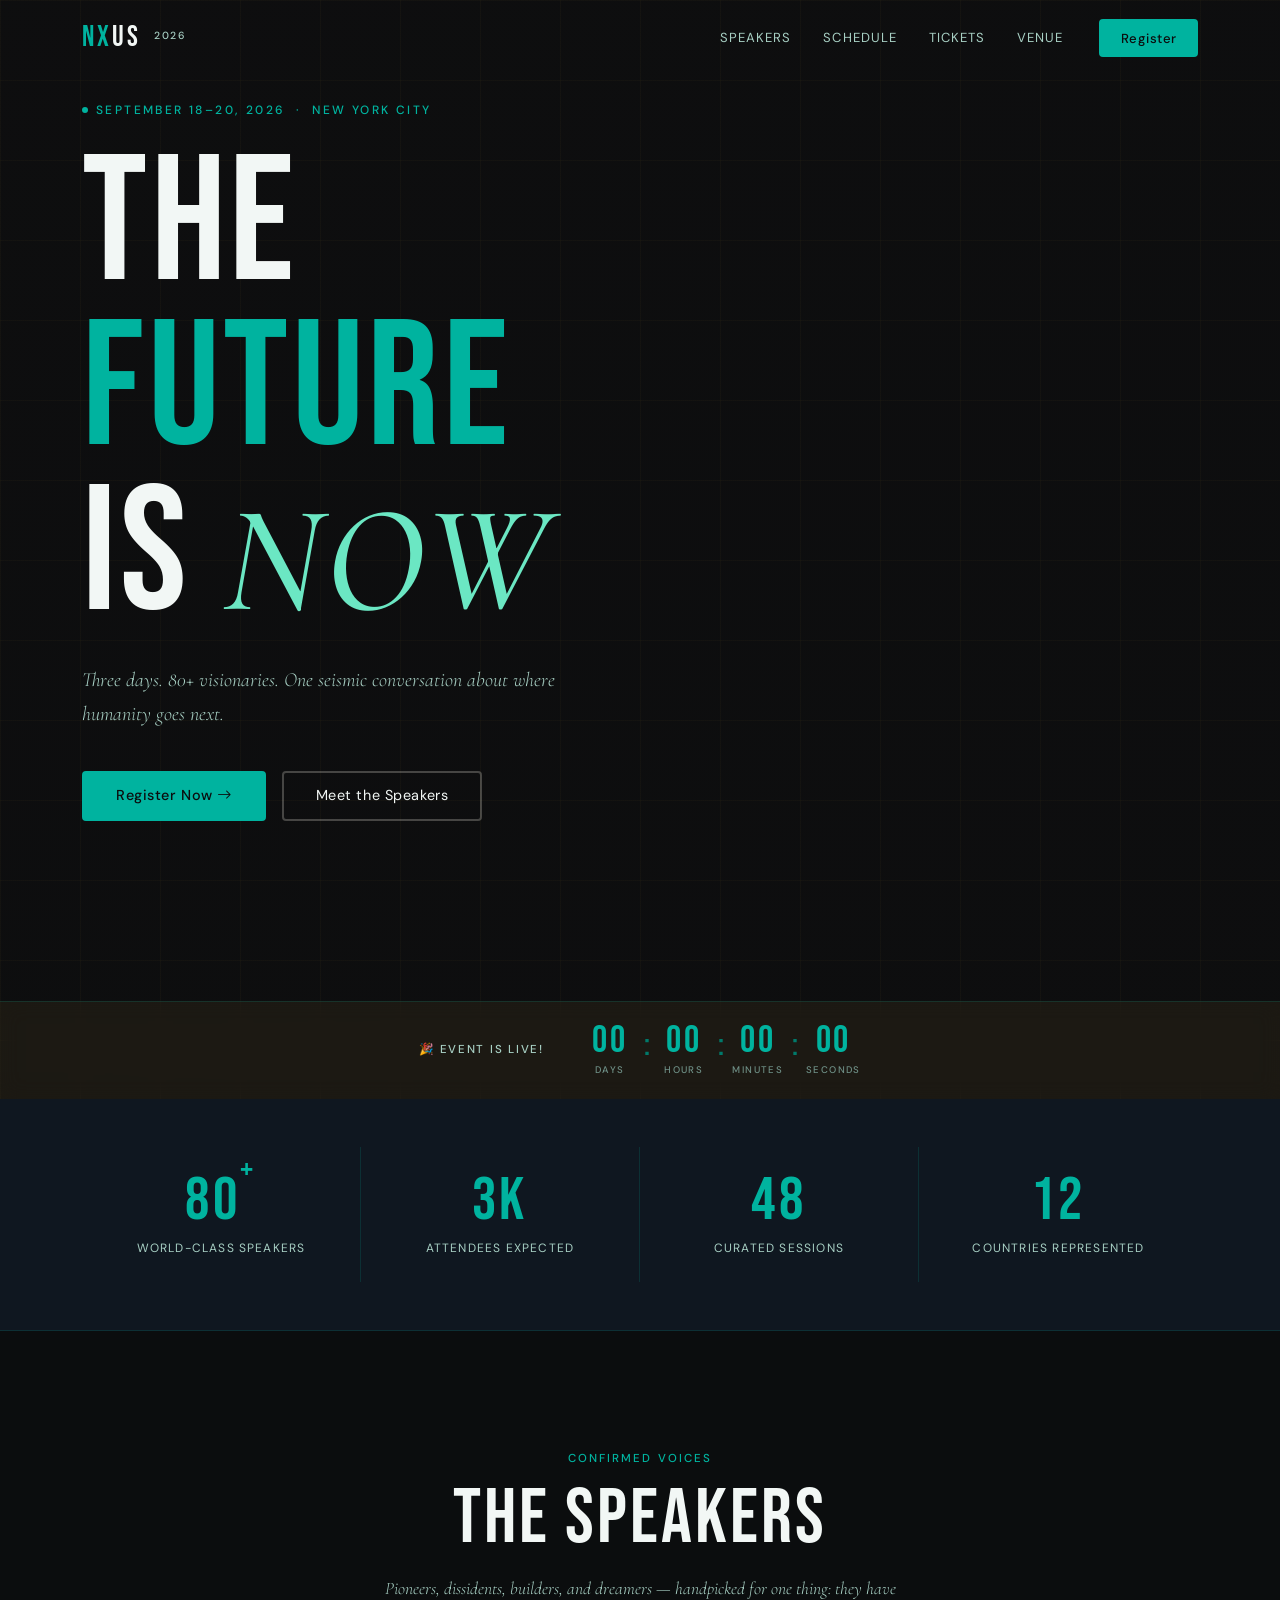
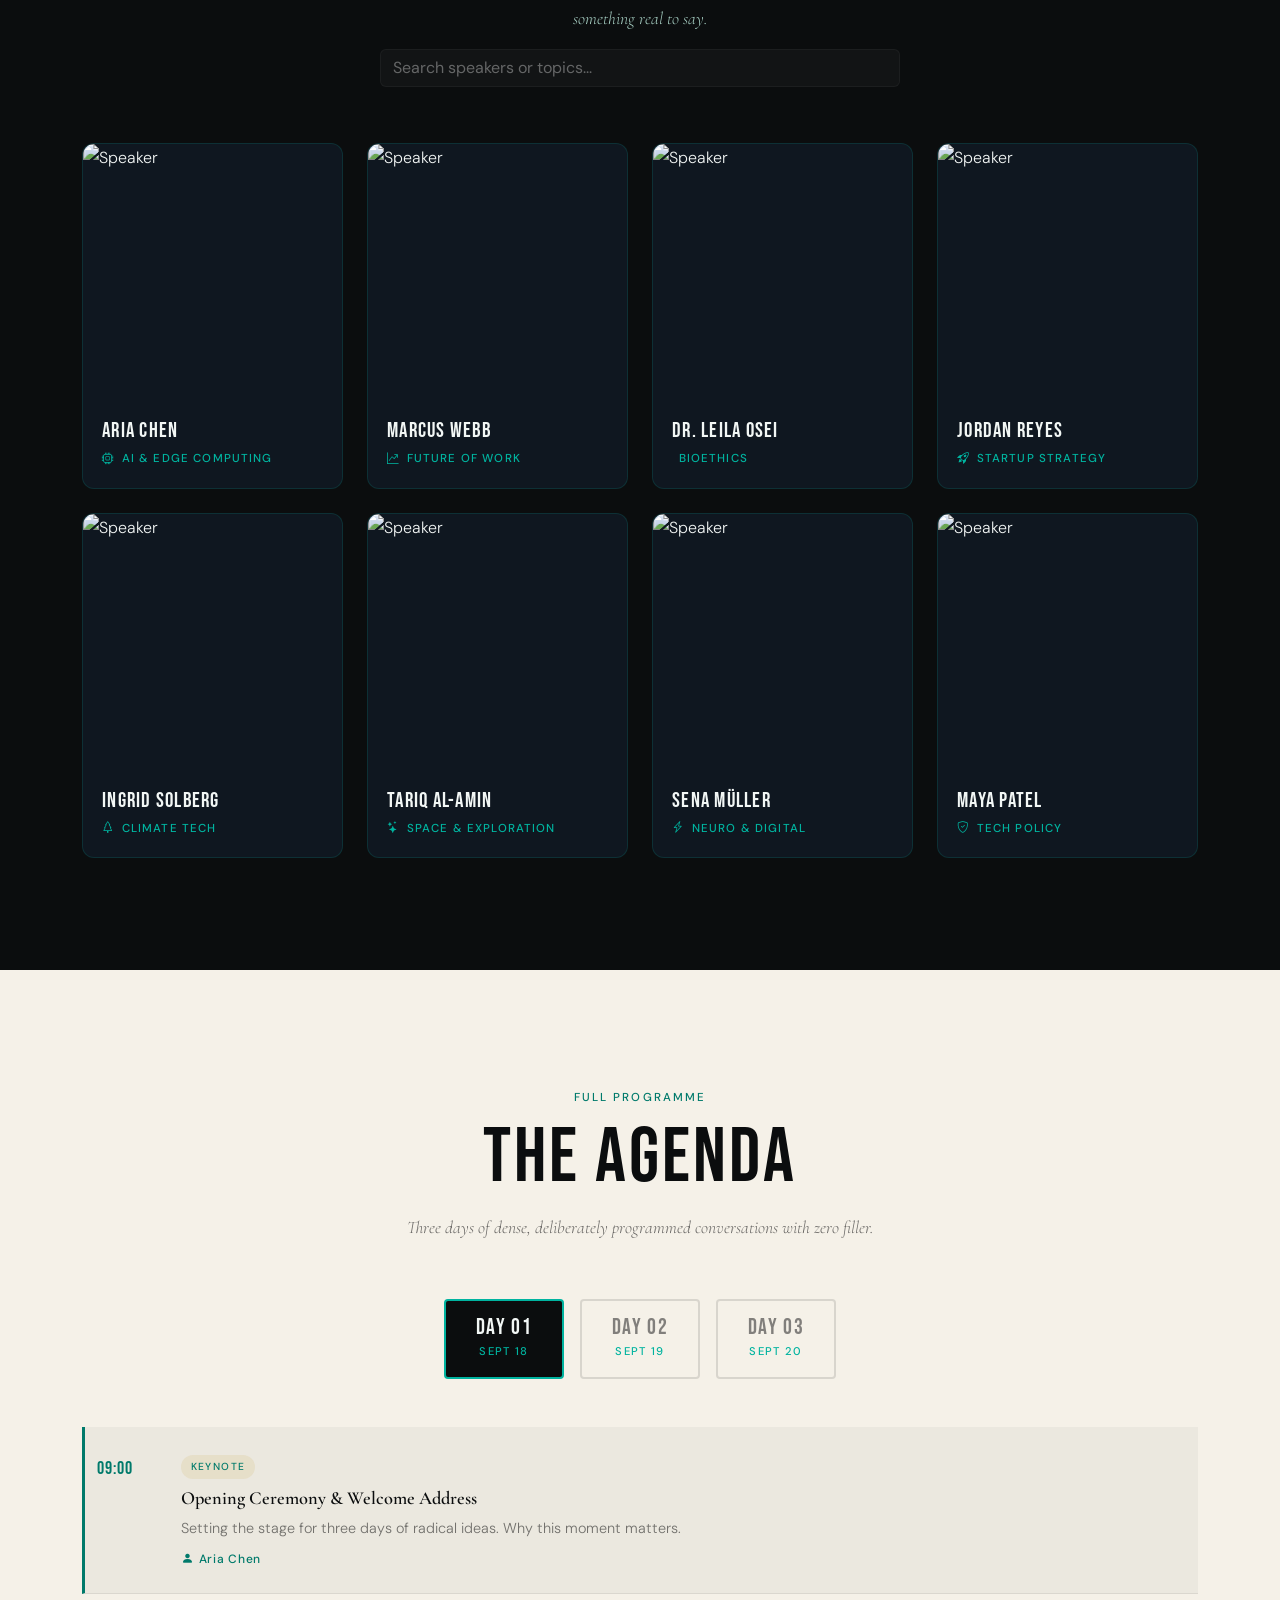
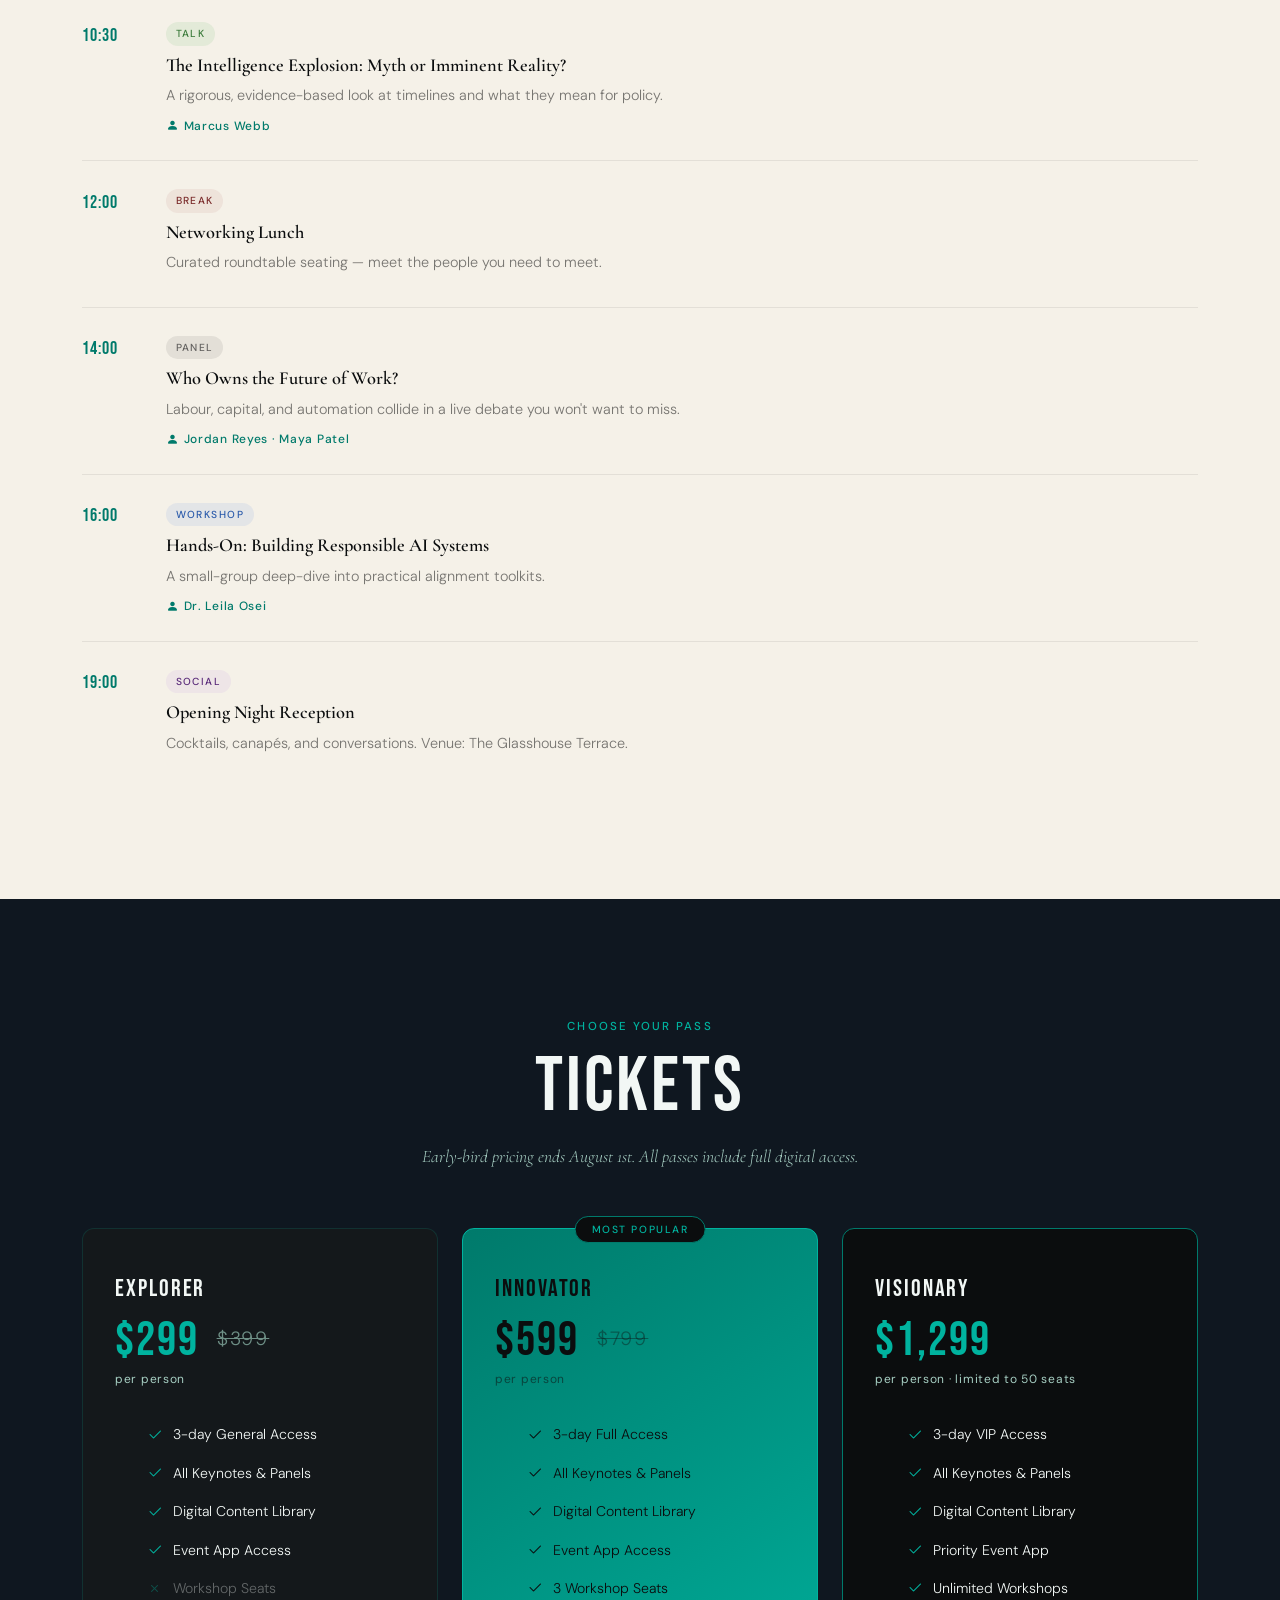
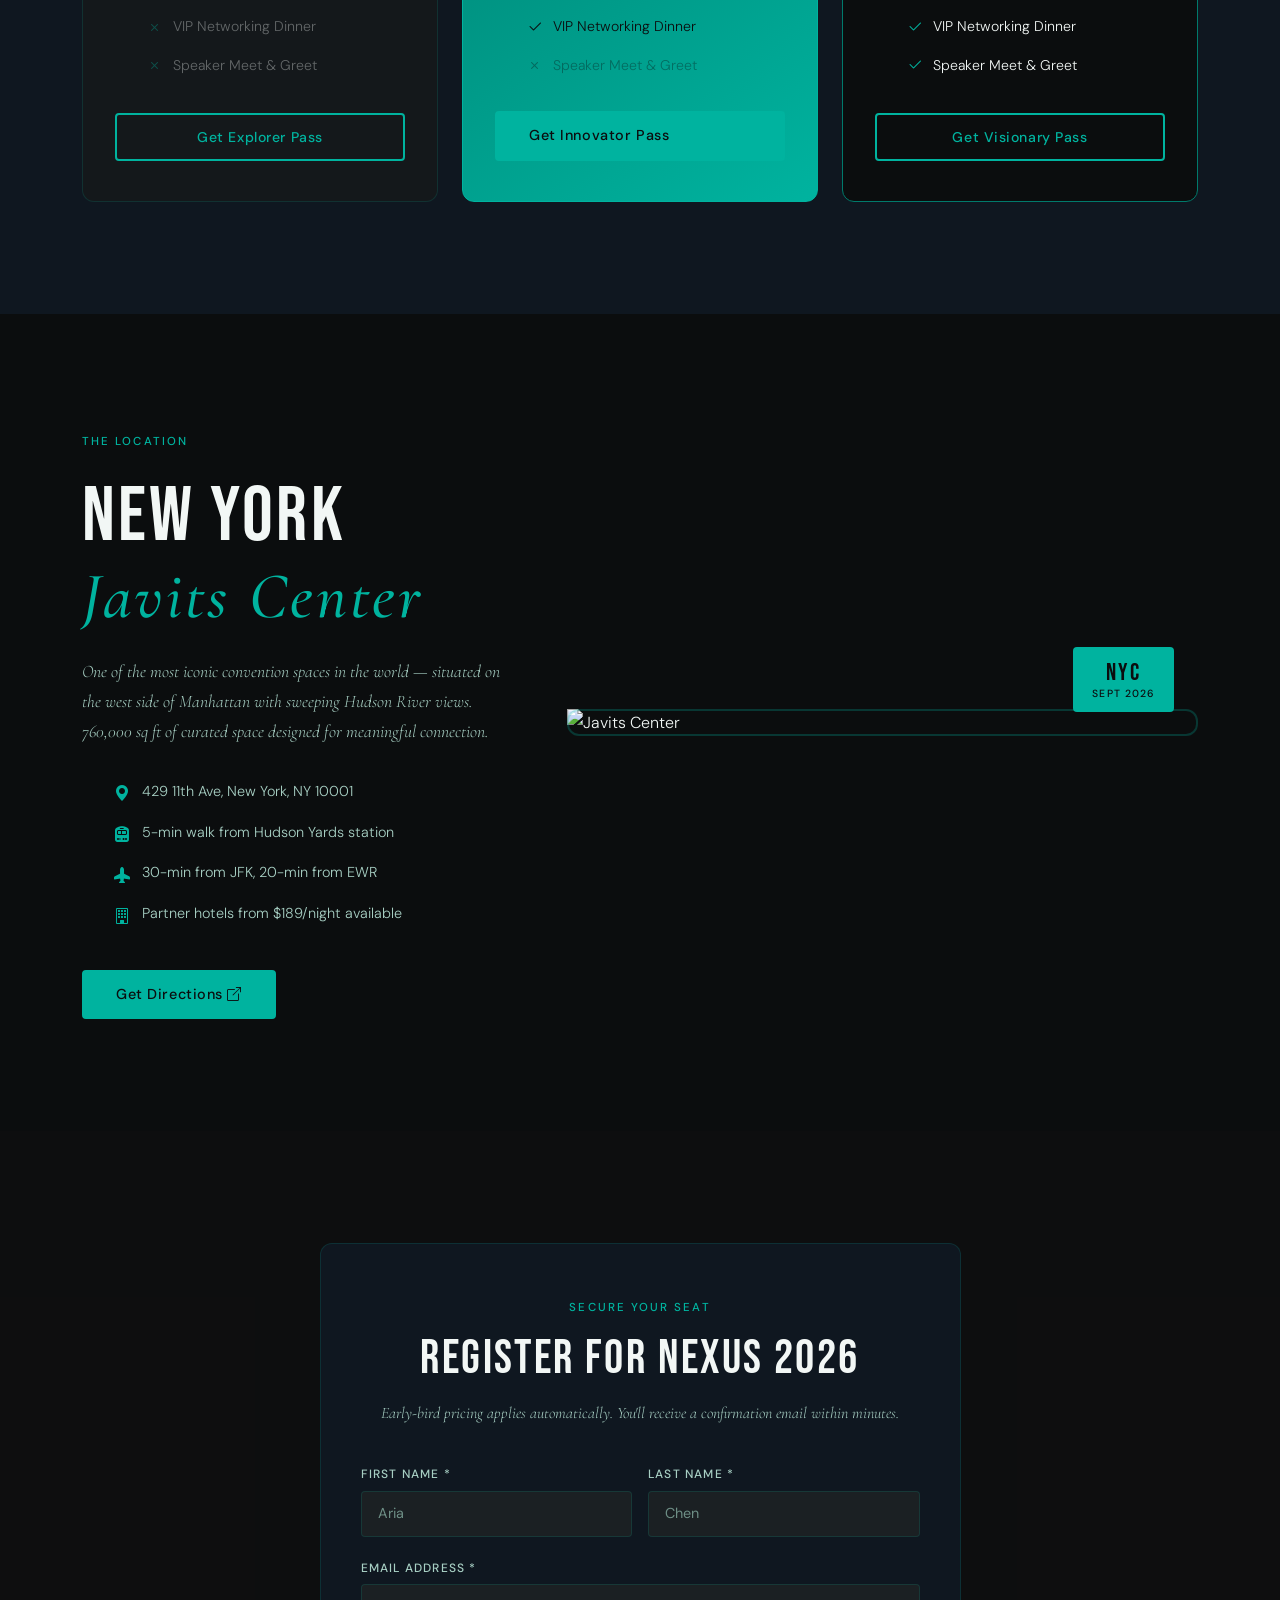
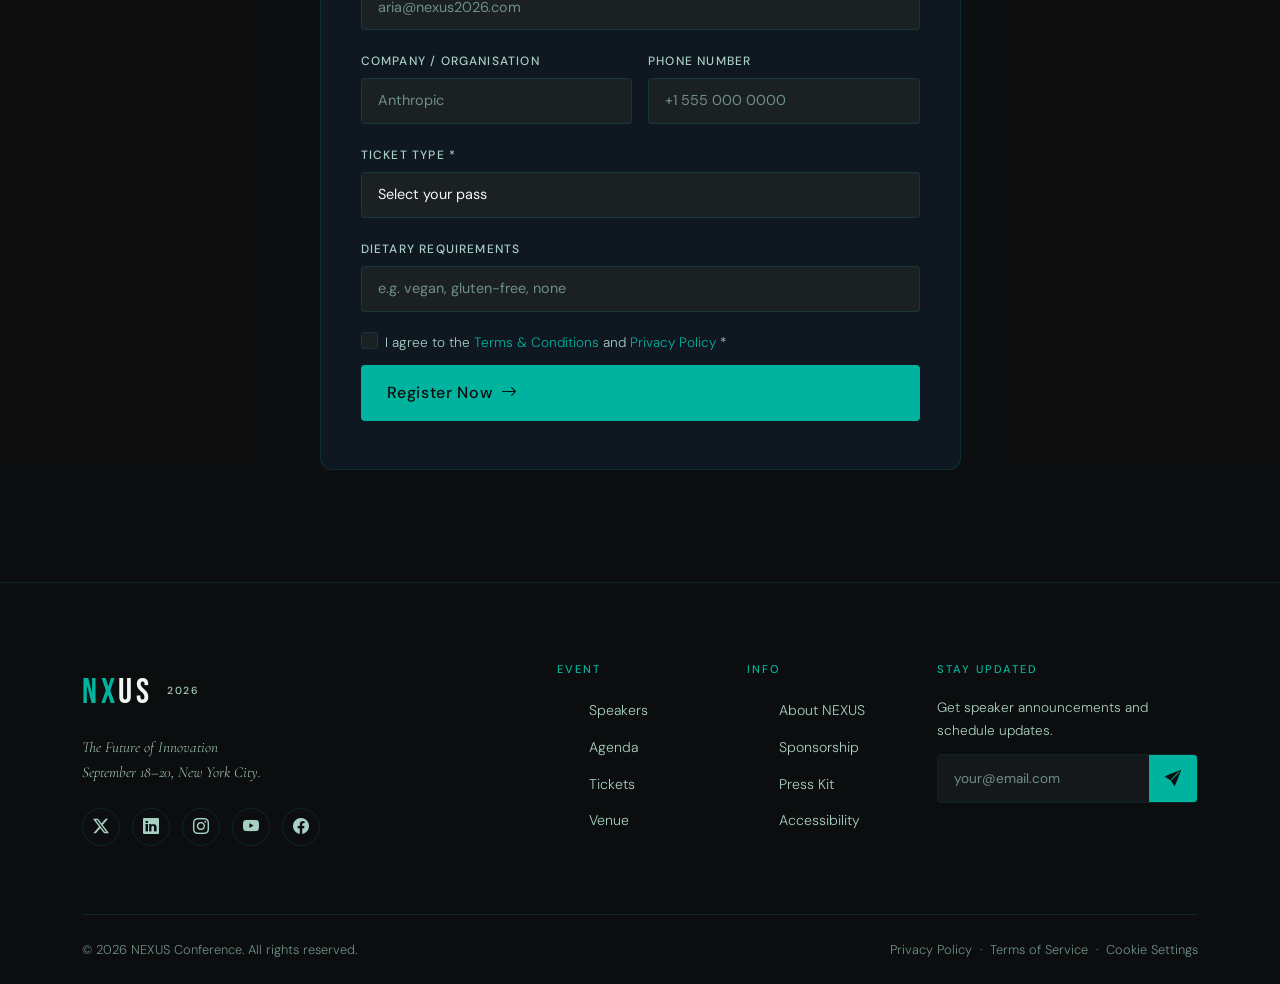
==== index.html @ 90732b90 "Add files via upload" ====
<!DOCTYPE html>
<html lang="en">
<head>
  <meta charset="UTF-8" />
  <meta name="viewport" content="width=device-width, initial-scale=1.0" />
  <title>NEXUS 2026 — The Future of Innovation</title>

  <!-- Bootstrap 5 -->
  <link href="https://cdn.jsdelivr.net/npm/bootstrap@5.3.3/dist/css/bootstrap.min.css" rel="stylesheet" />
  <!-- Bootstrap Icons -->
  <link href="https://cdn.jsdelivr.net/npm/bootstrap-icons@1.11.3/font/bootstrap-icons.min.css" rel="stylesheet" />
  <!-- Google Fonts -->
  <link href="https://fonts.googleapis.com/css2?family=Bebas+Neue&family=Cormorant+Garamond:ital,wght@0,300;0,400;0,600;1,300;1,400&family=DM+Sans:wght@300;400;500&display=swap" rel="stylesheet" />
  <!-- Custom CSS -->
  <link rel="stylesheet" href="styles.css" />
</head>
<body>
  <a class="skip-link" href="#hero">Skip to main content</a>

  <!-- ─── NAVIGATION ─────────────────────────────────────────────── -->
  <nav id="mainNav" class="navbar navbar-expand-lg fixed-top" role="navigation">
    <div class="container">
      <a class="navbar-brand" href="#hero">
        <span class="brand-nx">NX</span><span class="brand-us">US</span>
        <span class="brand-year">2026</span>
      </a>
     
      <div class="collapse navbar-collapse" id="navMenu">
        <ul class="navbar-nav ms-auto gap-lg-2">
          <li class="nav-item"><a class="nav-link" href="#speakers">Speakers</a></li>
          <li class="nav-item"><a class="nav-link" href="#schedule">Schedule</a></li>
          <li class="nav-item"><a class="nav-link" href="#tickets">Tickets</a></li>
          <li class="nav-item"><a class="nav-link" href="#venue">Venue</a></li>
          <li class="nav-item ms-lg-3">
            <a class="btn btn-gold-sm" href="#register">Register</a>
          </li>
        </ul>
      </div>
    </div>
  </nav>

  <!-- ─── HERO ───────────────────────────────────────────────────── -->
  <section id="hero" class="hero-section">
    <div class="hero-overlay"></div>
    <div class="hero-grid-lines"></div>
    <div class="container hero-content">
      <div class="hero-tag"><span class="dot"></span> SEPTEMBER 18–20, 2026 &nbsp;·&nbsp; NEW YORK CITY</div>
      <h1 class="hero-title">
        <span class="title-line line-1">THE</span>
        <span class="title-line line-2">FUTURE</span>
        <span class="title-line line-3">IS <em>NOW</em></span>
      </h1>
      <p class="hero-sub">Three days. 80+ visionaries. One seismic conversation about where humanity goes next.</p>
      <div class="hero-actions">
        <a href="#register" class="btn btn-gold">Register Now <i class="bi bi-arrow-right ms-1"></i></a>
        <a href="#speakers" class="btn btn-ghost">Meet the Speakers</a>
      </div>
    </div>
    <!-- Countdown -->
    <div class="countdown-bar">
      <div class="container">
        <div class="countdown-inner">
          <div class="countdown-label">Event starts in</div>
          <div class="countdown-units">
            <div class="c-unit"><span id="c-days">00</span><small>Days</small></div>
            <div class="c-sep">:</div>
            <div class="c-unit"><span id="c-hours">00</span><small>Hours</small></div>
            <div class="c-sep">:</div>
            <div class="c-unit"><span id="c-mins">00</span><small>Minutes</small></div>
            <div class="c-sep">:</div>
            <div class="c-unit"><span id="c-secs">00</span><small>Seconds</small></div>
          </div>
        </div>
      </div>
    </div>
  </section>

  <!-- ─── STATS BAND ─────────────────────────────────────────────── -->
  <section class="stats-band">
    <div class="container">
      <div class="row g-0 stats-row">
        <div class="col-6 col-md-3 stat-item">
          <span class="stat-num">80<sup>+</sup></span>
          <span class="stat-label">World-class Speakers</span>
        </div>
        <div class="col-6 col-md-3 stat-item">
          <span class="stat-num">3K</span>
          <span class="stat-label">Attendees Expected</span>
        </div>
        <div class="col-6 col-md-3 stat-item">
          <span class="stat-num">48</span>
          <span class="stat-label">Curated Sessions</span>
        </div>
        <div class="col-6 col-md-3 stat-item">
          <span class="stat-num">12</span>
          <span class="stat-label">Countries Represented</span>
        </div>
      </div>
    </div>
  </section>

  <!-- ─── SPEAKERS ───────────────────────────────────────────────── -->
  <section id="speakers" class="section-speakers">
    <div class="container">
      <div class="section-header">
        <span class="section-tag">Confirmed Voices</span>
        <h2 class="section-title">The Speakers</h2>
        <p class="section-sub">Pioneers, dissidents, builders, and dreamers — handpicked for one thing: they have something real to say.</p>
        <div class="speaker-search">
          <input id="speakerSearch" class="form-control" placeholder="Search speakers or topics..." aria-label="Search speakers" />
        </div>
      </div>
      <div class="row g-4 justify-content-center">

        <!-- Speaker Cards -->
        <div class="col-6 col-md-4 col-lg-3">
          <div class="speaker-card">
            <div class="speaker-img-wrap">
              <img src="https://i.pravatar.cc/300?img=47" alt="Speaker" />
              <div class="speaker-hover">
                <p class="speaker-bio">Former CTO of a Fortune 100 company, now building the future of decentralized AI at the edge.</p>
                <div class="speaker-socials">
                  <a href="#"><i class="bi bi-twitter-x"></i></a>
                  <a href="#"><i class="bi bi-linkedin"></i></a>
                </div>
              </div>
            </div>
            <div class="speaker-info">
              <h5>Aria Chen</h5>
              <span class="speaker-topic"><i class="bi bi-cpu"></i> AI & Edge Computing</span>
            </div>
          </div>
        </div>

        <div class="col-6 col-md-4 col-lg-3">
          <div class="speaker-card">
            <div class="speaker-img-wrap">
              <img src="https://i.pravatar.cc/300?img=12" alt="Speaker" />
              <div class="speaker-hover">
                <p class="speaker-bio">Author of "Post-Human Economics" and advisor to three central banks on the impact of AI on labour markets.</p>
                <div class="speaker-socials">
                  <a href="#"><i class="bi bi-twitter-x"></i></a>
                  <a href="#"><i class="bi bi-linkedin"></i></a>
                </div>
              </div>
            </div>
            <div class="speaker-info">
              <h5>Marcus Webb</h5>
              <span class="speaker-topic"><i class="bi bi-graph-up-arrow"></i> Future of Work</span>
            </div>
          </div>
        </div>

        <div class="col-6 col-md-4 col-lg-3">
          <div class="speaker-card">
            <div class="speaker-img-wrap">
              <img src="https://i.pravatar.cc/300?img=29" alt="Speaker" />
              <div class="speaker-hover">
                <p class="speaker-bio">Bioethicist and genetic privacy advocate. Named one of Time's 100 most influential people three years running.</p>
                <div class="speaker-socials">
                  <a href="#"><i class="bi bi-twitter-x"></i></a>
                  <a href="#"><i class="bi bi-linkedin"></i></a>
                </div>
              </div>
            </div>
            <div class="speaker-info">
              <h5>Dr. Leila Osei</h5>
              <span class="speaker-topic"><i class="bi bi-dna"></i> Bioethics</span>
            </div>
          </div>
        </div>

        <div class="col-6 col-md-4 col-lg-3">
          <div class="speaker-card">
            <div class="speaker-img-wrap">
              <img src="https://i.pravatar.cc/300?img=8" alt="Speaker" />
              <div class="speaker-hover">
                <p class="speaker-bio">Architect of three billion-dollar platforms. Now focused on responsible scaling and the ethics of growth-at-all-costs.</p>
                <div class="speaker-socials">
                  <a href="#"><i class="bi bi-twitter-x"></i></a>
                  <a href="#"><i class="bi bi-linkedin"></i></a>
                </div>
              </div>
            </div>
            <div class="speaker-info">
              <h5>Jordan Reyes</h5>
              <span class="speaker-topic"><i class="bi bi-rocket-takeoff"></i> Startup Strategy</span>
            </div>
          </div>
        </div>

        <div class="col-6 col-md-4 col-lg-3">
          <div class="speaker-card">
            <div class="speaker-img-wrap">
              <img src="https://i.pravatar.cc/300?img=39" alt="Speaker" />
              <div class="speaker-hover">
                <p class="speaker-bio">Climate tech founder whose carbon-capture network has sequestered more CO₂ than any private initiative in history.</p>
                <div class="speaker-socials">
                  <a href="#"><i class="bi bi-twitter-x"></i></a>
                  <a href="#"><i class="bi bi-linkedin"></i></a>
                </div>
              </div>
            </div>
            <div class="speaker-info">
              <h5>Ingrid Solberg</h5>
              <span class="speaker-topic"><i class="bi bi-tree"></i> Climate Tech</span>
            </div>
          </div>
        </div>

        <div class="col-6 col-md-4 col-lg-3">
          <div class="speaker-card">
            <div class="speaker-img-wrap">
              <img src="https://i.pravatar.cc/300?img=15" alt="Speaker" />
              <div class="speaker-hover">
                <p class="speaker-bio">NASA veteran and private space architect. Currently designing the first commercial lunar habitat module.</p>
                <div class="speaker-socials">
                  <a href="#"><i class="bi bi-twitter-x"></i></a>
                  <a href="#"><i class="bi bi-linkedin"></i></a>
                </div>
              </div>
            </div>
            <div class="speaker-info">
              <h5>Tariq Al-Amin</h5>
              <span class="speaker-topic"><i class="bi bi-stars"></i> Space & Exploration</span>
            </div>
          </div>
        </div>

        <div class="col-6 col-md-4 col-lg-3">
          <div class="speaker-card">
            <div class="speaker-img-wrap">
              <img src="https://i.pravatar.cc/300?img=56" alt="Speaker" />
              <div class="speaker-hover">
                <p class="speaker-bio">Renowned futurist and author of "Rewired" — mapping the neurological impact of living inside always-on digital systems.</p>
                <div class="speaker-socials">
                  <a href="#"><i class="bi bi-twitter-x"></i></a>
                  <a href="#"><i class="bi bi-linkedin"></i></a>
                </div>
              </div>
            </div>
            <div class="speaker-info">
              <h5>Sena Müller</h5>
              <span class="speaker-topic"><i class="bi bi-lightning-charge"></i> Neuro & Digital</span>
            </div>
          </div>
        </div>

        <div class="col-6 col-md-4 col-lg-3">
          <div class="speaker-card">
            <div class="speaker-img-wrap">
              <img src="https://i.pravatar.cc/300?img=33" alt="Speaker" />
              <div class="speaker-hover">
                <p class="speaker-bio">Policy architect behind landmark digital sovereignty laws in the EU — now advising governments across Southeast Asia.</p>
                <div class="speaker-socials">
                  <a href="#"><i class="bi bi-twitter-x"></i></a>
                  <a href="#"><i class="bi bi-linkedin"></i></a>
                </div>
              </div>
            </div>
            <div class="speaker-info">
              <h5>Maya Patel</h5>
              <span class="speaker-topic"><i class="bi bi-shield-check"></i> Tech Policy</span>
            </div>
          </div>
        </div>

      </div>
    </div>
  </section>

  <!-- ─── SCHEDULE ───────────────────────────────────────────────── -->
  <section id="schedule" class="section-schedule">
    <div class="container">
      <div class="section-header light">
        <span class="section-tag">Full Programme</span>
        <h2 class="section-title">The Agenda</h2>
        <p class="section-sub">Three days of dense, deliberately programmed conversations with zero filler.</p>
      </div>

      <!-- Day Tabs -->
      <ul class="nav schedule-tabs justify-content-center" id="scheduleTabs" role="tablist">
        <li class="nav-item" role="presentation">
          <button class="sched-tab active" id="d1-tab" data-bs-toggle="tab" data-bs-target="#day1" type="button" role="tab">
            <span class="tab-day">Day 01</span>
            <span class="tab-date">Sept 18</span>
          </button>
        </li>
        <li class="nav-item" role="presentation">
          <button class="sched-tab" id="d2-tab" data-bs-toggle="tab" data-bs-target="#day2" type="button" role="tab">
            <span class="tab-day">Day 02</span>
            <span class="tab-date">Sept 19</span>
          </button>
        </li>
        <li class="nav-item" role="presentation">
          <button class="sched-tab" id="d3-tab" data-bs-toggle="tab" data-bs-target="#day3" type="button" role="tab">
            <span class="tab-day">Day 03</span>
            <span class="tab-date">Sept 20</span>
          </button>
        </li>
      </ul>

      <div class="tab-content" id="scheduleTabContent">
        <!-- Day 1 -->
        <div class="tab-pane fade show active" id="day1" role="tabpanel">
          <div class="schedule-list">
            <div class="sched-item featured">
              <div class="sched-time">09:00</div>
              <div class="sched-body">
                <span class="sched-type keynote">Keynote</span>
                <h5>Opening Ceremony & Welcome Address</h5>
                <p>Setting the stage for three days of radical ideas. Why this moment matters.</p>
                <span class="sched-speaker"><i class="bi bi-person-fill"></i> Aria Chen</span>
              </div>
            </div>
            <div class="sched-item">
              <div class="sched-time">10:30</div>
              <div class="sched-body">
                <span class="sched-type talk">Talk</span>
                <h5>The Intelligence Explosion: Myth or Imminent Reality?</h5>
                <p>A rigorous, evidence-based look at timelines and what they mean for policy.</p>
                <span class="sched-speaker"><i class="bi bi-person-fill"></i> Marcus Webb</span>
              </div>
            </div>
            <div class="sched-item">
              <div class="sched-time">12:00</div>
              <div class="sched-body">
                <span class="sched-type break">Break</span>
                <h5>Networking Lunch</h5>
                <p>Curated roundtable seating — meet the people you need to meet.</p>
              </div>
            </div>
            <div class="sched-item">
              <div class="sched-time">14:00</div>
              <div class="sched-body">
                <span class="sched-type panel">Panel</span>
                <h5>Who Owns the Future of Work?</h5>
                <p>Labour, capital, and automation collide in a live debate you won't want to miss.</p>
                <span class="sched-speaker"><i class="bi bi-person-fill"></i> Jordan Reyes · Maya Patel</span>
              </div>
            </div>
            <div class="sched-item">
              <div class="sched-time">16:00</div>
              <div class="sched-body">
                <span class="sched-type workshop">Workshop</span>
                <h5>Hands-On: Building Responsible AI Systems</h5>
                <p>A small-group deep-dive into practical alignment toolkits.</p>
                <span class="sched-speaker"><i class="bi bi-person-fill"></i> Dr. Leila Osei</span>
              </div>
            </div>
            <div class="sched-item">
              <div class="sched-time">19:00</div>
              <div class="sched-body">
                <span class="sched-type social">Social</span>
                <h5>Opening Night Reception</h5>
                <p>Cocktails, canapés, and conversations. Venue: The Glasshouse Terrace.</p>
              </div>
            </div>
          </div>
        </div>

        <!-- Day 2 -->
        <div class="tab-pane fade" id="day2" role="tabpanel">
          <div class="schedule-list">
            <div class="sched-item featured">
              <div class="sched-time">09:00</div>
              <div class="sched-body">
                <span class="sched-type keynote">Keynote</span>
                <h5>The New Physics of Progress: Climate, Biology & the Age of Engineering Life</h5>
                <p>Why this decade is the most consequential in the history of the life sciences.</p>
                <span class="sched-speaker"><i class="bi bi-person-fill"></i> Ingrid Solberg</span>
              </div>
            </div>
            <div class="sched-item">
              <div class="sched-time">10:45</div>
              <div class="sched-body">
                <span class="sched-type talk">Talk</span>
                <h5>Lunar Commerce: The $4 Trillion Economy Above Our Heads</h5>
                <p>From helium-3 to tourism — mapping the actual business models of space.</p>
                <span class="sched-speaker"><i class="bi bi-person-fill"></i> Tariq Al-Amin</span>
              </div>
            </div>
            <div class="sched-item">
              <div class="sched-time">12:00</div>
              <div class="sched-body">
                <span class="sched-type break">Break</span>
                <h5>Lunch & Innovation Expo</h5>
                <p>Explore 30+ demo booths from cutting-edge startups and research labs.</p>
              </div>
            </div>
            <div class="sched-item">
              <div class="sched-time">14:00</div>
              <div class="sched-body">
                <span class="sched-type panel">Panel</span>
                <h5>Privacy, Sovereignty, and the Global Data Wars</h5>
                <p>The regulators, the rebels, and the reality of governing the internet.</p>
                <span class="sched-speaker"><i class="bi bi-person-fill"></i> Maya Patel · Marcus Webb</span>
              </div>
            </div>
            <div class="sched-item">
              <div class="sched-time">16:30</div>
              <div class="sched-body">
                <span class="sched-type workshop">Workshop</span>
                <h5>Fireside: Building for Billions Without Breaking the World</h5>
                <p>An intimate conversation with Jordan Reyes — Q&A open to all ticket holders.</p>
                <span class="sched-speaker"><i class="bi bi-person-fill"></i> Jordan Reyes</span>
              </div>
            </div>
          </div>
        </div>

        <!-- Day 3 -->
        <div class="tab-pane fade" id="day3" role="tabpanel">
          <div class="schedule-list">
            <div class="sched-item featured">
              <div class="sched-time">09:00</div>
              <div class="sched-body">
                <span class="sched-type keynote">Keynote</span>
                <h5>Rewired: The Human Brain in the Age of Infinite Distraction</h5>
                <p>New neuroscience on attention, cognition, and what digital life is doing to us.</p>
                <span class="sched-speaker"><i class="bi bi-person-fill"></i> Sena Müller</span>
              </div>
            </div>
            <div class="sched-item">
              <div class="sched-time">11:00</div>
              <div class="sched-body">
                <span class="sched-type panel">Panel</span>
                <h5>The Ethics Roundtable: When Does Innovation Become Irresponsible?</h5>
                <p>All eight featured speakers share a stage for one final, unscripted conversation.</p>
                <span class="sched-speaker"><i class="bi bi-person-fill"></i> All Speakers</span>
              </div>
            </div>
            <div class="sched-item">
              <div class="sched-time">13:00</div>
              <div class="sched-body">
                <span class="sched-type break">Break</span>
                <h5>Farewell Lunch & Certificate Ceremony</h5>
                <p>Collect your NEXUS credentials and connect with the community one last time.</p>
              </div>
            </div>
            <div class="sched-item featured">
              <div class="sched-time">15:00</div>
              <div class="sched-body">
                <span class="sched-type keynote">Closing</span>
                <h5>A Letter to the Future — Closing Ceremony</h5>
                <p>A collaborative, live manifesto written by the audience and speakers together.</p>
                <span class="sched-speaker"><i class="bi bi-person-fill"></i> All Speakers</span>
              </div>
            </div>
          </div>
        </div>
      </div>
    </div>
  </section>

  <!-- ─── TICKETS ─────────────────────────────────────────────────── -->
  <section id="tickets" class="section-tickets">
    <div class="container">
      <div class="section-header">
        <span class="section-tag">Choose Your Pass</span>
        <h2 class="section-title">Tickets</h2>
        <p class="section-sub">Early-bird pricing ends August 1st. All passes include full digital access.</p>
      </div>
      <div class="row g-4 justify-content-center align-items-stretch">

        <div class="col-md-6 col-lg-4">
          <div class="ticket-card">
            <div class="ticket-tier">Explorer</div>
            <div class="ticket-price">$299 <span class="was">$399</span></div>
            <div class="ticket-period">per person</div>
            <ul class="ticket-perks">
              <li><i class="bi bi-check2"></i> 3-day General Access</li>
              <li><i class="bi bi-check2"></i> All Keynotes & Panels</li>
              <li><i class="bi bi-check2"></i> Digital Content Library</li>
              <li><i class="bi bi-check2"></i> Event App Access</li>
              <li class="faded"><i class="bi bi-x"></i> Workshop Seats</li>
              <li class="faded"><i class="bi bi-x"></i> VIP Networking Dinner</li>
              <li class="faded"><i class="bi bi-x"></i> Speaker Meet & Greet</li>
            </ul>
            <a href="#register" class="btn btn-outline-gold w-100">Get Explorer Pass</a>
          </div>
        </div>

        <div class="col-md-6 col-lg-4">
          <div class="ticket-card featured">
            <div class="ticket-badge">Most Popular</div>
            <div class="ticket-tier">Innovator</div>
            <div class="ticket-price">$599 <span class="was">$799</span></div>
            <div class="ticket-period">per person</div>
            <ul class="ticket-perks">
              <li><i class="bi bi-check2"></i> 3-day Full Access</li>
              <li><i class="bi bi-check2"></i> All Keynotes & Panels</li>
              <li><i class="bi bi-check2"></i> Digital Content Library</li>
              <li><i class="bi bi-check2"></i> Event App Access</li>
              <li><i class="bi bi-check2"></i> 3 Workshop Seats</li>
              <li><i class="bi bi-check2"></i> VIP Networking Dinner</li>
              <li class="faded"><i class="bi bi-x"></i> Speaker Meet & Greet</li>
            </ul>
            <a href="#register" class="btn btn-gold w-100">Get Innovator Pass</a>
          </div>
        </div>

        <div class="col-md-6 col-lg-4">
          <div class="ticket-card dark">
            <div class="ticket-tier">Visionary</div>
            <div class="ticket-price">$1,299</div>
            <div class="ticket-period">per person · limited to 50 seats</div>
            <ul class="ticket-perks">
              <li><i class="bi bi-check2"></i> 3-day VIP Access</li>
              <li><i class="bi bi-check2"></i> All Keynotes & Panels</li>
              <li><i class="bi bi-check2"></i> Digital Content Library</li>
              <li><i class="bi bi-check2"></i> Priority Event App</li>
              <li><i class="bi bi-check2"></i> Unlimited Workshops</li>
              <li><i class="bi bi-check2"></i> VIP Networking Dinner</li>
              <li><i class="bi bi-check2"></i> Speaker Meet & Greet</li>
            </ul>
            <a href="#register" class="btn btn-outline-gold w-100">Get Visionary Pass</a>
          </div>
        </div>

      </div>
    </div>
  </section>

  <!-- ─── VENUE ───────────────────────────────────────────────────── -->
  <section id="venue" class="section-venue">
    <div class="container">
      <div class="row align-items-center g-5">
        <div class="col-lg-5">
          <span class="section-tag">The Location</span>
          <h2 class="venue-title">New York<br/><em>Javits Center</em></h2>
          <p class="venue-desc">One of the most iconic convention spaces in the world — situated on the west side of Manhattan with sweeping Hudson River views. 760,000 sq ft of curated space designed for meaningful connection.</p>
          <ul class="venue-details">
            <li><i class="bi bi-geo-alt-fill"></i> 429 11th Ave, New York, NY 10001</li>
            <li><i class="bi bi-train-front-fill"></i> 5-min walk from Hudson Yards station</li>
            <li><i class="bi bi-airplane-fill"></i> 30-min from JFK, 20-min from EWR</li>
            <li><i class="bi bi-building"></i> Partner hotels from $189/night available</li>
          </ul>
          <a href="https://maps.google.com" target="_blank" class="btn btn-gold mt-2">Get Directions <i class="bi bi-box-arrow-up-right ms-1"></i></a>
        </div>
        <div class="col-lg-7">
          <div class="venue-img-frame">
            <img src="https://images.unsplash.com/photo-1582192730841-2a682d7375f9?w=900&q=80" alt="Javits Center" />
            <div class="venue-badge">NYC<br/><small>Sept 2026</small></div>
          </div>
        </div>
      </div>
    </div>
  </section>

  <!-- ─── REGISTER ────────────────────────────────────────────────── -->
  <section id="register" class="section-register">
    <div class="register-overlay"></div>
    <div class="container position-relative">
      <div class="row justify-content-center">
        <div class="col-lg-7">
          <div class="register-card">
            <div class="register-header">
              <span class="section-tag">Secure Your Seat</span>
              <h2>Register for NEXUS 2026</h2>
              <p>Early-bird pricing applies automatically. You'll receive a confirmation email within minutes.</p>
            </div>
            <form id="registerForm" novalidate>
              <div class="row g-3">
                <div class="col-sm-6">
                  <label class="form-label" for="firstName">First Name *</label>
                  <input type="text" class="form-control nx-input" id="firstName" placeholder="Aria" required />
                  <div class="invalid-feedback">Please enter your first name.</div>
                </div>
                <div class="col-sm-6">
                  <label class="form-label" for="lastName">Last Name *</label>
                  <input type="text" class="form-control nx-input" id="lastName" placeholder="Chen" required />
                  <div class="invalid-feedback">Please enter your last name.</div>
                </div>
                <div class="col-12">
                  <label class="form-label" for="email">Email Address *</label>
                  <input type="email" class="form-control nx-input" id="email" placeholder="aria@nexus2026.com" required />
                  <div class="invalid-feedback">Please enter a valid email address.</div>
                </div>
                <div class="col-sm-6">
                  <label class="form-label" for="company">Company / Organisation</label>
                  <input type="text" class="form-control nx-input" id="company" placeholder="Anthropic" />
                </div>
                <div class="col-sm-6">
                  <label class="form-label" for="phone">Phone Number</label>
                  <input type="tel" class="form-control nx-input" id="phone" placeholder="+1 555 000 0000" />
                </div>
                <div class="col-12">
                  <label class="form-label" for="ticketType">Ticket Type *</label>
                  <select class="form-select nx-input" id="ticketType" required>
                    <option value="" disabled selected>Select your pass</option>
                    <option value="explorer">Explorer — $299</option>
                    <option value="innovator">Innovator — $599</option>
                    <option value="visionary">Visionary — $1,299</option>
                  </select>
                  <div class="invalid-feedback">Please select a ticket type.</div>
                </div>
                <div class="col-12">
                  <label class="form-label" for="dietary">Dietary Requirements</label>
                  <input type="text" class="form-control nx-input" id="dietary" placeholder="e.g. vegan, gluten-free, none" />
                </div>
                <div class="col-12">
                  <div class="form-check nx-check">
                    <input class="form-check-input" type="checkbox" id="termsCheck" required />
                    <label class="form-check-label" for="termsCheck">
                      I agree to the <a href="#">Terms & Conditions</a> and <a href="#">Privacy Policy</a> *
                    </label>
                    <div class="invalid-feedback">You must agree before submitting.</div>
                  </div>
                </div>
                <div class="col-12 mt-2">
                  <button type="submit" class="btn btn-gold w-100 btn-submit" id="submitBtn">
                    <span class="btn-text">Register Now <i class="bi bi-arrow-right ms-1"></i></span>
                    <span class="btn-spinner d-none"><span class="spinner-border spinner-border-sm me-2"></span>Processing...</span>
                  </button>
                </div>
              </div>
            </form>
            <div id="formSuccess" class="form-success d-none">
              <div class="success-icon"><i class="bi bi-check-circle-fill"></i></div>
              <h4>You're registered!</h4>
              <p>Check your inbox — a confirmation is on its way. We'll see you in September.</p>
            </div>
          </div>
        </div>
      </div>
    </div>
  </section>

  <!-- ─── FOOTER ─────────────────────────────────────────────────── -->
  <footer class="site-footer">
    <div class="container">
      <div class="row g-4 footer-top">
        <div class="col-lg-4">
          <div class="footer-brand">
            <span class="brand-nx">NX</span><span class="brand-us">US</span>
            <span class="brand-year">2026</span>
          </div>
          <p class="footer-tagline">The Future of Innovation<br/>September 18–20, New York City.</p>
          <div class="footer-socials">
            <a href="#" aria-label="Twitter/X"><i class="bi bi-twitter-x"></i></a>
            <a href="#" aria-label="LinkedIn"><i class="bi bi-linkedin"></i></a>
            <a href="#" aria-label="Instagram"><i class="bi bi-instagram"></i></a>
            <a href="#" aria-label="YouTube"><i class="bi bi-youtube"></i></a>
            <a href="#" aria-label="Facebook"><i class="bi bi-facebook"></i></a>
          </div>
        </div>
        <div class="col-6 col-lg-2 offset-lg-1">
          <h6 class="footer-heading">Event</h6>
          <ul class="footer-links">
            <li><a href="#speakers">Speakers</a></li>
            <li><a href="#schedule">Agenda</a></li>
            <li><a href="#tickets">Tickets</a></li>
            <li><a href="#venue">Venue</a></li>
          </ul>
        </div>
        <div class="col-6 col-lg-2">
          <h6 class="footer-heading">Info</h6>
          <ul class="footer-links">
            <li><a href="#">About NEXUS</a></li>
            <li><a href="#">Sponsorship</a></li>
            <li><a href="#">Press Kit</a></li>
            <li><a href="#">Accessibility</a></li>
          </ul>
        </div>
        <div class="col-lg-3">
          <h6 class="footer-heading">Stay Updated</h6>
          <p class="footer-newsletter-text">Get speaker announcements and schedule updates.</p>
          <div class="footer-newsletter">
            <input type="email" class="newsletter-input" placeholder="your@email.com" />
            <button class="newsletter-btn"><i class="bi bi-send-fill"></i></button>
          </div>
        </div>
      </div>
      <div class="footer-bottom">
        <span>© 2026 NEXUS Conference. All rights reserved.</span>
        <span>
          <a href="#">Privacy Policy</a> &nbsp;·&nbsp;
          <a href="#">Terms of Service</a> &nbsp;·&nbsp;
          <a href="#">Cookie Settings</a>
        </span>
      </div>
    </div>
  </footer>

  <!-- Speaker Detail Modal -->
  <div class="modal fade" id="speakerModal" tabindex="-1" aria-hidden="true">
    <div class="modal-dialog modal-dialog-centered modal-lg">
      <div class="modal-content">
        <div class="modal-header border-0">
          <h5 class="modal-title" id="speakerModalLabel">Speaker</h5>
          <button type="button" class="btn-close" data-bs-dismiss="modal" aria-label="Close"></button>
        </div>
        <div class="modal-body">
          <div class="row g-3 align-items-center">
            <div class="col-md-4 text-center">
              <img id="modalImage" src="" alt="" class="img-fluid rounded" />
            </div>
            <div class="col-md-8">
              <h4 id="modalName"></h4>
              <p class="muted" id="modalTopic"></p>
              <p id="modalBio"></p>
              <div id="modalSocials" class="modal-socials"></div>
            </div>
          </div>
        </div>
      </div>
    </div>
  </div>

  <!-- Bootstrap JS -->
  <script src="https://cdn.jsdelivr.net/npm/bootstrap@5.3.3/dist/js/bootstrap.bundle.min.js"></script>
  <!-- Custom JS -->
  <script src="script.js"></script>
</body>
</html>
---- styles.css ----
/* ============================================================
   NEXUS 2026 — styles.css
   Theme: Dark Editorial · Molten Gold · Cormorant + Bebas
   ============================================================ */

/* ─── VARIABLES ─────────────────────────────────────────────── */
:root {
  --gold:        #00B39F; /* new accent (teal) */
  --gold-light:  #6BE7C3;
  --gold-dark:   #007A6B;
  --charcoal:    #0B0D0E;
  --surface:     #0f1720;
  --surface-2:   #14181b;
  --surface-3:   #1b2023;
  --border:      rgba(0,179,159,.16);
  --text-primary:   #F2F7F5;
  --text-muted:     #A7CFC3;
  --text-dim:       #6E8F86;
  --white:       #FFFFFF;

  --ff-display: 'Bebas Neue', sans-serif;
  --ff-serif:   'Cormorant Garamond', serif;
  --ff-body:    'DM Sans', sans-serif;

  --transition: .3s cubic-bezier(.4,0,.2,1);
  --radius:     4px;
  --radius-lg:  12px;
}

/* ─── SKIP LINK ───────────────────────────────────────────────── */
.skip-link {
  position: absolute;
  left: -9999px;
  top: auto;
  width: 1px;
  height: 1px;
  overflow: hidden;
}
.skip-link:focus {
  left: 1rem;
  top: 1rem;
  width: auto;
  height: auto;
  padding: .5rem .75rem;
  background: var(--gold);
  color: var(--charcoal);
  border-radius: 6px;
  z-index: 2000;
}

/* ─── RESET & BASE ──────────────────────────────────────────── */
*, *::before, *::after { box-sizing: border-box; margin: 0; padding: 0; }

html { scroll-behavior: smooth; font-size: 16px; }

body {
  background: var(--charcoal);
  color: var(--text-primary);
  font-family: var(--ff-body);
  font-weight: 300;
  line-height: 1.7;
  overflow-x: hidden;
}

img { max-width: 100%; display: block; }
a  { color: inherit; text-decoration: none; }

/* ─── SCROLLBAR ──────────────────────────────────────────────── */
::-webkit-scrollbar { width: 5px; }
::-webkit-scrollbar-track { background: var(--charcoal); }
::-webkit-scrollbar-thumb { background: var(--gold-dark); border-radius: 99px; }

/* ─── SELECTION ──────────────────────────────────────────────── */
::selection { background: var(--gold); color: var(--charcoal); }

/* ─── UTILITY BUTTONS ────────────────────────────────────────── */
.btn-gold {
  display: inline-flex;
  align-items: center;
  padding: .75rem 2rem;
  background: var(--gold);
  color: var(--charcoal);
  font-family: var(--ff-body);
  font-weight: 500;
  font-size: .9rem;
  letter-spacing: .04em;
  border: 2px solid var(--gold);
  border-radius: var(--radius);
  cursor: pointer;
  transition: var(--transition);
  white-space: nowrap;
}
.btn-gold:hover {
  background: var(--gold-light);
  border-color: var(--gold-light);
  color: var(--charcoal);
  transform: translateY(-2px);
  box-shadow: 0 8px 24px rgba(201,168,76,.35);
}

.btn-gold-sm {
  display: inline-flex;
  align-items: center;
  padding: .45rem 1.2rem;
  background: var(--gold);
  color: var(--charcoal);
  font-weight: 500;
  font-size: .82rem;
  letter-spacing: .04em;
  border: 2px solid var(--gold);
  border-radius: var(--radius);
  cursor: pointer;
  transition: var(--transition);
}
.btn-gold-sm:hover {
  background: var(--gold-light);
  border-color: var(--gold-light);
  color: var(--charcoal);
}

.btn-ghost {
  display: inline-flex;
  align-items: center;
  padding: .75rem 2rem;
  background: transparent;
  color: var(--text-primary);
  font-family: var(--ff-body);
  font-weight: 400;
  font-size: .9rem;
  letter-spacing: .04em;
  border: 2px solid rgba(242,237,228,.25);
  border-radius: var(--radius);
  cursor: pointer;
  transition: var(--transition);
}
.btn-ghost:hover {
  border-color: var(--gold);
  color: var(--gold);
}

.btn-outline-gold {
  display: inline-flex;
  align-items: center;
  justify-content: center;
  padding: .7rem 1.5rem;
  background: transparent;
  color: var(--gold);
  font-weight: 500;
  font-size: .88rem;
  letter-spacing: .04em;
  border: 2px solid var(--gold);
  border-radius: var(--radius);
  cursor: pointer;
  transition: var(--transition);
}
.btn-outline-gold:hover {
  background: var(--gold);
  color: var(--charcoal);
  transform: translateY(-2px);
}

/* ─── SECTION HEADERS ────────────────────────────────────────── */
.section-tag {
  display: inline-block;
  font-family: var(--ff-body);
  font-size: .72rem;
  font-weight: 500;
  letter-spacing: .18em;
  text-transform: uppercase;
  color: var(--gold);
  margin-bottom: .75rem;
}
.section-header { text-align: center; margin-bottom: 3.5rem; }
.section-title {
  font-family: var(--ff-display);
  font-size: clamp(2.8rem, 6vw, 5rem);
  letter-spacing: .04em;
  line-height: 1;
  color: var(--text-primary);
  margin-bottom: 1rem;
}
.section-header.light .section-title { color: var(--charcoal); }
.section-header.light .section-sub   { color: rgba(14,14,15,.6); }
.section-sub {
  color: var(--text-muted);
  font-size: 1rem;
  max-width: 540px;
  margin: 0 auto;
  font-family: var(--ff-serif);
  font-size: 1.1rem;
  font-style: italic;
}

/* ─── NAVBAR ─────────────────────────────────────────────────── */
#mainNav {
  background: transparent;
  transition: background var(--transition), backdrop-filter var(--transition);
  padding: 1.2rem 0;
  z-index: 1000;
}
#mainNav.scrolled {
  background: rgba(14,14,15,.85);
  backdrop-filter: blur(14px);
  -webkit-backdrop-filter: blur(14px);
  padding: .75rem 0;
  border-bottom: 1px solid var(--border);
}

.navbar-brand {
  font-family: var(--ff-display);
  font-size: 1.8rem;
  letter-spacing: .1em;
  line-height: 1;
}
.brand-nx { color: var(--gold); }
.brand-us { color: var(--text-primary); }
.brand-year {
  font-size: .65rem;
  font-family: var(--ff-body);
  font-weight: 500;
  letter-spacing: .15em;
  color: var(--text-muted);
  vertical-align: middle;
  margin-left: .35rem;
}

.nav-link {
  color: var(--text-muted) !important;
  font-size: .82rem;
  font-weight: 400;
  letter-spacing: .08em;
  text-transform: uppercase;
  padding: .5rem .75rem !important;
  transition: color var(--transition);
}
.nav-link:hover { color: var(--text-primary) !important; }

.toggler-icon {
  color: var(--text-primary);
  font-size: 1.6rem;
}
.navbar-toggler { border: none; padding: 0; }
.navbar-toggler:focus { box-shadow: none; }

/* ─── HERO ───────────────────────────────────────────────────── */
.hero-section {
  position: relative;
  min-height: 100vh;
  display: flex;
  flex-direction: column;
  background: url('https://images.unsplash.com/photo-1531058020387-3be344556be6?w=1800&q=80')
              center/cover no-repeat;
  overflow: hidden;
}

.hero-overlay {
  position: absolute;
  inset: 0;
  background: linear-gradient(
    160deg,
    rgba(14,14,15,.92) 0%,
    rgba(14,14,15,.75) 50%,
    rgba(14,14,15,.88) 100%
  );
  z-index: 1;
}

.hero-grid-lines {
  position: absolute;
  inset: 0;
  z-index: 2;
  background-image:
    linear-gradient(rgba(201,168,76,.04) 1px, transparent 1px),
    linear-gradient(90deg, rgba(201,168,76,.04) 1px, transparent 1px);
  background-size: 80px 80px;
  pointer-events: none;
}

.hero-content {
  position: relative;
  z-index: 3;
  flex: 1;
  display: flex;
  flex-direction: column;
  justify-content: center;
  padding-top: 100px;
  padding-bottom: 180px;
}

.hero-tag {
  display: inline-flex;
  align-items: center;
  gap: .5rem;
  font-size: .75rem;
  font-weight: 500;
  letter-spacing: .2em;
  text-transform: uppercase;
  color: var(--gold);
  margin-bottom: 1.5rem;
  animation: fadeUp .8s ease both;
}
.dot {
  width: 6px; height: 6px;
  background: var(--gold);
  border-radius: 50%;
  animation: pulse 2s infinite;
}

.hero-title {
  font-family: var(--ff-display);
  font-size: clamp(4.5rem, 14vw, 12rem);
  line-height: .92;
  letter-spacing: .02em;
  color: var(--text-primary);
  margin-bottom: 1.5rem;
  display: flex;
  flex-direction: column;
}
.title-line {
  display: block;
  animation: fadeUp .8s ease both;
}
.title-line.line-1 { animation-delay: .1s; }
.title-line.line-2 { animation-delay: .2s; color: var(--gold); }
.title-line.line-3 { animation-delay: .3s; }
.title-line em {
  font-style: italic;
  font-family: var(--ff-serif);
  font-size: .85em;
  color: var(--gold-light);
}

.hero-sub {
  font-family: var(--ff-serif);
  font-size: clamp(1rem, 2vw, 1.25rem);
  font-style: italic;
  color: var(--text-muted);
  max-width: 480px;
  margin-bottom: 2.5rem;
  animation: fadeUp .8s .4s ease both;
}

.hero-actions {
  display: flex;
  gap: 1rem;
  flex-wrap: wrap;
  animation: fadeUp .8s .5s ease both;
}

/* Countdown Bar */
.countdown-bar {
  position: relative;
  z-index: 3;
  background: rgba(201,168,76,.08);
  border-top: 1px solid var(--border);
  backdrop-filter: blur(10px);
  padding: 1.25rem 0;
}
.countdown-inner {
  display: flex;
  align-items: center;
  justify-content: center;
  gap: 2.5rem;
  flex-wrap: wrap;
}
.countdown-label {
  font-size: .72rem;
  font-weight: 500;
  letter-spacing: .15em;
  text-transform: uppercase;
  color: var(--text-muted);
}
.countdown-units {
  display: flex;
  align-items: center;
  gap: .5rem;
}
.c-unit {
  display: flex;
  flex-direction: column;
  align-items: center;
  min-width: 52px;
}
.c-unit span {
  font-family: var(--ff-display);
  font-size: 2.4rem;
  letter-spacing: .06em;
  color: var(--gold);
  line-height: 1;
  transition: transform .15s ease;
}
.c-unit small {
  font-size: .6rem;
  font-weight: 500;
  letter-spacing: .15em;
  text-transform: uppercase;
  color: var(--text-dim);
  margin-top: .15rem;
}
.c-sep {
  font-family: var(--ff-display);
  font-size: 2rem;
  color: var(--gold-dark);
  line-height: 1;
  margin-bottom: .5rem;
}

/* ─── STATS BAND ─────────────────────────────────────────────── */
.stats-band {
  background: var(--surface);
  border-bottom: 1px solid var(--border);
  padding: 3rem 0;
}
.stats-row { gap: 0; }
.stat-item {
  display: flex;
  flex-direction: column;
  align-items: center;
  padding: 1.5rem 1rem;
  border-right: 1px solid var(--border);
  text-align: center;
}
.stat-item:last-child { border-right: none; }
.stat-num {
  font-family: var(--ff-display);
  font-size: clamp(2.4rem, 5vw, 3.8rem);
  color: var(--gold);
  letter-spacing: .06em;
  line-height: 1;
}
.stat-num sup { font-size: .55em; vertical-align: super; }
.stat-label {
  font-size: .75rem;
  font-weight: 400;
  letter-spacing: .1em;
  text-transform: uppercase;
  color: var(--text-muted);
  margin-top: .4rem;
}

/* ─── SPEAKERS ───────────────────────────────────────────────── */
.section-speakers {
  background: var(--charcoal);
  padding: 7rem 0;
}

.speaker-card {
  background: var(--surface);
  border: 1px solid var(--border);
  border-radius: var(--radius-lg);
  overflow: hidden;
  transition: var(--transition);
}
.speaker-card:hover {
  border-color: var(--gold-dark);
  transform: translateY(-6px);
  box-shadow: 0 20px 50px rgba(0,0,0,.5);
}

.speaker-img-wrap {
  position: relative;
  overflow: hidden;
  aspect-ratio: 1/1;
}
.speaker-img-wrap img {
  width: 100%;
  height: 100%;
  object-fit: cover;
  filter: grayscale(30%);
  transition: transform .6s ease, filter .4s ease;
}
.speaker-card:hover .speaker-img-wrap img {
  transform: scale(1.06);
  filter: grayscale(0%);
}

.speaker-hover {
  position: absolute;
  inset: 0;
  background: linear-gradient(to top, rgba(14,14,15,.97) 50%, rgba(14,14,15,.5) 100%);
  display: flex;
  flex-direction: column;
  justify-content: flex-end;
  padding: 1.25rem;
  opacity: 0;
  transform: translateY(6px);
  transition: opacity .35s ease, transform .35s ease;
}
.speaker-card:hover .speaker-hover { opacity: 1; transform: translateY(0); }

.speaker-bio {
  font-family: var(--ff-serif);
  font-size: .88rem;
  font-style: italic;
  color: var(--text-primary);
  line-height: 1.5;
  margin-bottom: .75rem;
}
.speaker-socials { display: flex; gap: .6rem; }
.speaker-socials a {
  display: flex; align-items: center; justify-content: center;
  width: 30px; height: 30px;
  border: 1px solid var(--border);
  border-radius: 50%;
  color: var(--gold);
  font-size: .8rem;
  transition: var(--transition);
}
.speaker-socials a:hover { background: var(--gold); color: var(--charcoal); border-color: var(--gold); }

.speaker-info {
  padding: 1rem 1.2rem 1.2rem;
}
.speaker-info h5 {
  font-family: var(--ff-display);
  font-size: 1.3rem;
  letter-spacing: .06em;
  margin-bottom: .3rem;
  color: var(--text-primary);
}
.speaker-topic {
  font-size: .72rem;
  font-weight: 500;
  letter-spacing: .1em;
  text-transform: uppercase;
  color: var(--gold);
  display: flex;
  align-items: center;
  gap: .4rem;
}

/* ─── SCHEDULE ───────────────────────────────────────────────── */
.section-schedule {
  background: #F5F1E8;
  padding: 7rem 0;
}
.section-schedule .section-tag { color: var(--gold-dark); }

.schedule-tabs {
  display: flex;
  gap: 1rem;
  margin-bottom: 3rem;
  flex-wrap: wrap;
}
.sched-tab {
  flex: 1;
  min-width: 120px;
  background: transparent;
  border: 2px solid rgba(14,14,15,.12);
  border-radius: var(--radius);
  padding: 1rem 1.5rem;
  cursor: pointer;
  transition: var(--transition);
  display: flex;
  flex-direction: column;
  align-items: center;
  color: rgba(14,14,15,.5);
}
.sched-tab:hover, .sched-tab.active {
  background: var(--charcoal);
  border-color: var(--charcoal);
  color: var(--text-primary);
}
.sched-tab.active { border-color: var(--gold); }
.tab-day {
  font-family: var(--ff-display);
  font-size: 1.4rem;
  letter-spacing: .06em;
  line-height: 1;
}
.tab-date {
  font-size: .7rem;
  font-weight: 500;
  letter-spacing: .12em;
  text-transform: uppercase;
  margin-top: .2rem;
  color: var(--gold);
}

.schedule-list { display: flex; flex-direction: column; gap: 0; }

.sched-item {
  display: flex;
  gap: 1.5rem;
  padding: 1.5rem 0;
  border-bottom: 1px solid rgba(14,14,15,.08);
  transition: var(--transition);
}
.sched-item:last-child { border-bottom: none; }
.sched-item:hover { background: rgba(201,168,76,.04); padding-left: .75rem; }
.sched-item.featured { background: rgba(14,14,15,.04); padding-left: .75rem; border-left: 3px solid var(--gold-dark); }

.sched-time {
  font-family: var(--ff-display);
  font-size: 1.1rem;
  letter-spacing: .06em;
  color: var(--gold-dark);
  min-width: 60px;
  padding-top: .15rem;
  flex-shrink: 0;
}
.sched-body { flex: 1; }
.sched-body h5 {
  font-family: var(--ff-serif);
  font-size: 1.15rem;
  font-weight: 600;
  color: var(--charcoal);
  margin-bottom: .35rem;
  line-height: 1.3;
}
.sched-body p {
  font-size: .9rem;
  color: rgba(14,14,15,.55);
  margin-bottom: .5rem;
}
.sched-speaker {
  font-size: .75rem;
  font-weight: 500;
  letter-spacing: .06em;
  color: var(--gold-dark);
  display: flex;
  align-items: center;
  gap: .3rem;
}

.sched-type {
  display: inline-block;
  font-size: .64rem;
  font-weight: 500;
  letter-spacing: .14em;
  text-transform: uppercase;
  padding: .2rem .6rem;
  border-radius: 99px;
  margin-bottom: .5rem;
}
.sched-type.keynote  { background: rgba(201,168,76,.15); color: var(--gold-dark); }
.sched-type.panel    { background: rgba(14,14,15,.08); color: rgba(14,14,15,.6); }
.sched-type.talk     { background: rgba(100,180,100,.12); color: #3a7a3a; }
.sched-type.workshop { background: rgba(100,140,220,.12); color: #2a5aaa; }
.sched-type.break    { background: rgba(180,100,100,.10); color: #7a2a2a; }
.sched-type.social   { background: rgba(180,120,220,.10); color: #5a2a7a; }

/* ─── TICKETS ─────────────────────────────────────────────────── */
.section-tickets {
  background: var(--surface);
  padding: 7rem 0;
}

.ticket-card {
  background: var(--surface-2);
  border: 1px solid var(--border);
  border-radius: var(--radius-lg);
  padding: 2.5rem 2rem;
  position: relative;
  transition: var(--transition);
  height: 100%;
  display: flex;
  flex-direction: column;
}
.ticket-card:hover {
  transform: translateY(-6px);
  box-shadow: 0 20px 50px rgba(0,0,0,.4);
}
.ticket-card.featured {
  background: linear-gradient(145deg, var(--gold-dark), var(--gold));
  border-color: var(--gold);
  color: var(--charcoal);
}
.ticket-card.dark {
  background: var(--charcoal);
  border-color: var(--gold-dark);
}

.ticket-badge {
  position: absolute;
  top: -13px;
  left: 50%;
  transform: translateX(-50%);
  background: var(--charcoal);
  color: var(--gold);
  font-size: .65rem;
  font-weight: 500;
  letter-spacing: .15em;
  text-transform: uppercase;
  padding: .25rem 1rem;
  border-radius: 99px;
  border: 1px solid var(--gold-dark);
  white-space: nowrap;
}
.ticket-card.featured .ticket-badge {
  background: var(--charcoal);
}

.ticket-tier {
  font-family: var(--ff-display);
  font-size: 1.5rem;
  letter-spacing: .08em;
  margin-bottom: .5rem;
}
.ticket-card.featured .ticket-tier { color: var(--charcoal); }

.ticket-price {
  font-family: var(--ff-display);
  font-size: 3rem;
  letter-spacing: .04em;
  line-height: 1;
  color: var(--gold);
  margin-bottom: .25rem;
}
.ticket-card.featured .ticket-price { color: var(--charcoal); }
.ticket-card.dark .ticket-price     { color: var(--gold); }

.ticket-price .was {
  font-size: 1.2rem;
  text-decoration: line-through;
  color: var(--text-dim);
  font-family: var(--ff-body);
  vertical-align: middle;
  margin-left: .5rem;
}
.ticket-card.featured .ticket-price .was { color: rgba(14,14,15,.4); }

.ticket-period {
  font-size: .75rem;
  font-weight: 400;
  letter-spacing: .06em;
  color: var(--text-muted);
  margin-bottom: 2rem;
}
.ticket-card.featured .ticket-period { color: rgba(14,14,15,.55); }

.ticket-perks {
  list-style: none;
  flex: 1;
  margin-bottom: 2rem;
  display: flex;
  flex-direction: column;
  gap: .7rem;
}
.ticket-perks li {
  display: flex;
  align-items: center;
  gap: .6rem;
  font-size: .88rem;
  color: var(--text-primary);
}
.ticket-card.featured .ticket-perks li { color: var(--charcoal); }
.ticket-perks li.faded { opacity: .35; }
.ticket-perks li i { font-size: 1rem; color: var(--gold); flex-shrink: 0; }
.ticket-card.featured .ticket-perks li i { color: var(--charcoal); }

/* ─── VENUE ───────────────────────────────────────────────────── */
.section-venue {
  background: var(--charcoal);
  padding: 7rem 0;
}

.venue-title {
  font-family: var(--ff-display);
  font-size: clamp(2.8rem, 6vw, 5rem);
  letter-spacing: .04em;
  line-height: 1;
  color: var(--text-primary);
  margin: 1rem 0 1.5rem;
}
.venue-title em {
  font-style: italic;
  font-family: var(--ff-serif);
  color: var(--gold);
  font-size: .85em;
}

.venue-desc {
  font-family: var(--ff-serif);
  font-size: 1.1rem;
  font-style: italic;
  color: var(--text-muted);
  margin-bottom: 2rem;
  line-height: 1.7;
}

.venue-details {
  list-style: none;
  display: flex;
  flex-direction: column;
  gap: .75rem;
  margin-bottom: 2rem;
}
.venue-details li {
  display: flex;
  align-items: flex-start;
  gap: .75rem;
  font-size: .9rem;
  color: var(--text-muted);
}
.venue-details li i { color: var(--gold); font-size: 1rem; margin-top: .1rem; flex-shrink: 0; }

.venue-img-frame {
  position: relative;
  border-radius: var(--radius-lg);
}

/* Speaker search */
.speaker-search { margin-top: 1rem; max-width: 520px; margin-left: auto; margin-right: auto; }
.speaker-search .form-control { background: rgba(255,255,255,0.03); border: 1px solid rgba(255,255,255,0.04); color: var(--text-primary); }
.speaker-search .form-control::placeholder { color: rgba(255,255,255,0.35); }

/* Modal tweaks */
.modal-content { background: linear-gradient(180deg, var(--surface-2), var(--surface)); border: 1px solid var(--border); color: var(--text-primary); }
.modal-body img { max-width: 220px; border-radius: 8px; }
.modal-socials a { margin-right: .5rem; color: var(--gold); }

/* Register card */
.register-card { background: linear-gradient(180deg, rgba(255,255,255,0.02), transparent); border: 1px solid var(--border); padding: 2rem; border-radius: 12px; }
.register-header .section-tag { color: var(--gold); }
.form-success { text-align: center; padding: 2rem; background: rgba(0,0,0,.04); border-radius: 12px; }
.form-success .success-icon { font-size: 2.6rem; color: var(--gold); margin-bottom: .5rem; }

/* Small utilities */
.btn-submit .btn-spinner .spinner-border { width: 1rem; height: 1rem; }
  overflow: hidden;
}
.venue-img-frame img {
  width: 100%;
  height: 480px;
  object-fit: cover;
  display: block;
  filter: brightness(.9);
  transition: filter .4s ease;
}
.venue-img-frame:hover img { filter: brightness(1); }
.venue-img-frame::before {
  content: '';
  position: absolute;
  inset: 0;
  border: 2px solid var(--gold);
  border-radius: var(--radius-lg);
  opacity: .25;
  pointer-events: none;
  z-index: 1;
  transition: opacity .3s ease;
}
.venue-img-frame:hover::before { opacity: .6; }

.venue-badge {
  position: absolute;
  bottom: 1.5rem;
  right: 1.5rem;
  background: var(--gold);
  color: var(--charcoal);
  font-family: var(--ff-display);
  font-size: 1.5rem;
  letter-spacing: .1em;
  text-align: center;
  padding: .75rem 1.2rem;
  border-radius: var(--radius);
  line-height: 1.2;
  z-index: 2;
}
.venue-badge small {
  display: block;
  font-family: var(--ff-body);
  font-size: .65rem;
  font-weight: 500;
  letter-spacing: .1em;
  text-transform: uppercase;
}

/* ─── REGISTER ────────────────────────────────────────────────── */
.section-register {
  position: relative;
  background: url('https://images.unsplash.com/photo-1505373877841-8d25f7d46678?w=1600&q=80')
              center/cover no-repeat fixed;
  padding: 7rem 0;
}
.register-overlay {
  position: absolute;
  inset: 0;
  background: rgba(14,14,15,.88);
}

.register-card {
  background: var(--surface);
  border: 1px solid var(--border);
  border-radius: var(--radius-lg);
  padding: 3rem 2.5rem;
  position: relative;
}

.register-header { text-align: center; margin-bottom: 2rem; }
.register-header h2 {
  font-family: var(--ff-display);
  font-size: clamp(2rem, 4vw, 3rem);
  letter-spacing: .05em;
  color: var(--text-primary);
  margin-bottom: .75rem;
}
.register-header p {
  font-family: var(--ff-serif);
  font-size: 1rem;
  font-style: italic;
  color: var(--text-muted);
}

/* Form inputs */
.form-label {
  font-size: .75rem;
  font-weight: 500;
  letter-spacing: .1em;
  text-transform: uppercase;
  color: var(--text-muted);
  margin-bottom: .4rem;
}
.nx-input {
  background: var(--surface-3) !important;
  border: 1px solid var(--border) !important;
  color: var(--text-primary) !important;
  border-radius: var(--radius) !important;
  padding: .7rem 1rem !important;
  font-size: .9rem !important;
  font-family: var(--ff-body) !important;
  transition: border-color var(--transition), box-shadow var(--transition) !important;
}
.nx-input::placeholder { color: var(--text-dim) !important; }
.nx-input:focus {
  outline: none !important;
  border-color: var(--gold) !important;
  box-shadow: 0 0 0 3px rgba(201,168,76,.12) !important;
  background: var(--surface-2) !important;
}
.nx-input option { background: var(--surface-2); }

.nx-check .form-check-input {
  background-color: var(--surface-3);
  border: 1px solid var(--border);
  width: 1.1em; height: 1.1em;
  cursor: pointer;
}
.nx-check .form-check-input:checked {
  background-color: var(--gold);
  border-color: var(--gold);
}
.nx-check .form-check-label {
  font-size: .85rem;
  color: var(--text-muted);
  cursor: pointer;
}
.nx-check .form-check-label a { color: var(--gold); }

.btn-submit { font-size: 1rem; padding: .9rem 1.5rem; transition: all var(--transition); }

/* Validation states */
.nx-input.is-invalid { border-color: #e05454 !important; }
.nx-input.is-valid   { border-color: #54a854 !important; }
.invalid-feedback { color: #e08080; font-size: .78rem; }

/* Success state */
.form-success {
  text-align: center;
  padding: 3rem 1rem;
  animation: fadeUp .5s ease;
}
.success-icon {
  font-size: 3.5rem;
  color: var(--gold);
  margin-bottom: 1rem;
}
.form-success h4 {
  font-family: var(--ff-display);
  font-size: 2rem;
  letter-spacing: .06em;
  color: var(--text-primary);
  margin-bottom: .5rem;
}
.form-success p {
  font-family: var(--ff-serif);
  font-style: italic;
  color: var(--text-muted);
}

/* ─── FOOTER ─────────────────────────────────────────────────── */
.site-footer {
  background: var(--charcoal);
  border-top: 1px solid var(--border);
  padding: 5rem 0 0;
}

.footer-brand {
  font-family: var(--ff-display);
  font-size: 2.2rem;
  letter-spacing: .1em;
  margin-bottom: .75rem;
}
.footer-tagline {
  font-family: var(--ff-serif);
  font-size: .95rem;
  font-style: italic;
  color: var(--text-muted);
  margin-bottom: 1.5rem;
  line-height: 1.6;
}
.footer-socials { display: flex; gap: .75rem; flex-wrap: wrap; }
.footer-socials a {
  display: flex; align-items: center; justify-content: center;
  width: 38px; height: 38px;
  border: 1px solid var(--border);
  border-radius: 50%;
  color: var(--text-muted);
  font-size: 1rem;
  transition: var(--transition);
}
.footer-socials a:hover {
  background: var(--gold);
  border-color: var(--gold);
  color: var(--charcoal);
  transform: translateY(-3px);
}

.footer-heading {
  font-family: var(--ff-body);
  font-size: .7rem;
  font-weight: 500;
  letter-spacing: .18em;
  text-transform: uppercase;
  color: var(--gold);
  margin-bottom: 1.2rem;
}
.footer-links {
  list-style: none;
  display: flex;
  flex-direction: column;
  gap: .6rem;
}
.footer-links li a {
  font-size: .88rem;
  color: var(--text-muted);
  transition: color var(--transition);
}
.footer-links li a:hover { color: var(--text-primary); }

.footer-newsletter-text { font-size: .85rem; color: var(--text-muted); margin-bottom: .75rem; }
.footer-newsletter {
  display: flex;
  border: 1px solid var(--border);
  border-radius: var(--radius);
  overflow: hidden;
}
.newsletter-input {
  flex: 1;
  background: var(--surface-2);
  border: none;
  padding: .6rem 1rem;
  color: var(--text-primary);
  font-size: .85rem;
  font-family: var(--ff-body);
  outline: none;
}
.newsletter-input::placeholder { color: var(--text-dim); }
.newsletter-btn {
  background: var(--gold);
  border: none;
  padding: .6rem 1rem;
  color: var(--charcoal);
  cursor: pointer;
  transition: background var(--transition);
}
.newsletter-btn:hover { background: var(--gold-light); }

.footer-top { padding-bottom: 4rem; }
.footer-bottom {
  border-top: 1px solid var(--border);
  padding: 1.5rem 0;
  display: flex;
  justify-content: space-between;
  align-items: center;
  gap: 1rem;
  flex-wrap: wrap;
  font-size: .8rem;
  color: var(--text-dim);
}
.footer-bottom a { color: var(--text-dim); transition: color var(--transition); }
.footer-bottom a:hover { color: var(--gold); }

/* ─── ANIMATIONS ─────────────────────────────────────────────── */
@keyframes fadeUp {
  from { opacity: 0; transform: translateY(24px); }
  to   { opacity: 1; transform: translateY(0); }
}
@keyframes pulse {
  0%, 100% { transform: scale(1); opacity: 1; }
  50%       { transform: scale(1.5); opacity: .6; }
}

/* Scroll-triggered reveal */
.reveal {
  opacity: 0;
  transform: translateY(32px);
  transition: opacity .7s ease, transform .7s ease;
}
.reveal.visible {
  opacity: 1;
  transform: translateY(0);
}
.reveal-delay-1 { transition-delay: .1s; }
.reveal-delay-2 { transition-delay: .2s; }
.reveal-delay-3 { transition-delay: .3s; }
.reveal-delay-4 { transition-delay: .4s; }

/* ─── RESPONSIVE ─────────────────────────────────────────────── */
@media (max-width: 991.98px) {
  .hero-content { padding-bottom: 200px; }
  .stat-item:nth-child(2) { border-right: none; }
  .stat-item:nth-child(3) { border-right: none; }
  .venue-img-frame img { height: 320px; }
}

@media (max-width: 767.98px) {
  .hero-title { font-size: clamp(3.5rem, 18vw, 7rem); }
  .countdown-inner { gap: 1rem; }
  .c-unit span { font-size: 1.8rem; }
  .stat-item { border-right: none; border-bottom: 1px solid var(--border); }
  .stat-item:last-child { border-bottom: none; }
  .register-card { padding: 2rem 1.25rem; }
  .footer-bottom { flex-direction: column; text-align: center; }
  .sched-item { flex-direction: column; gap: .4rem; }
  .sched-time { font-size: .95rem; }
}

@media (max-width: 575.98px) {
  .hero-actions { flex-direction: column; }
  .hero-actions .btn-gold,
  .hero-actions .btn-ghost { justify-content: center; }
  .schedule-tabs { flex-direction: column; }
  .sched-tab { flex-direction: row; justify-content: space-between; align-items: center; }
}
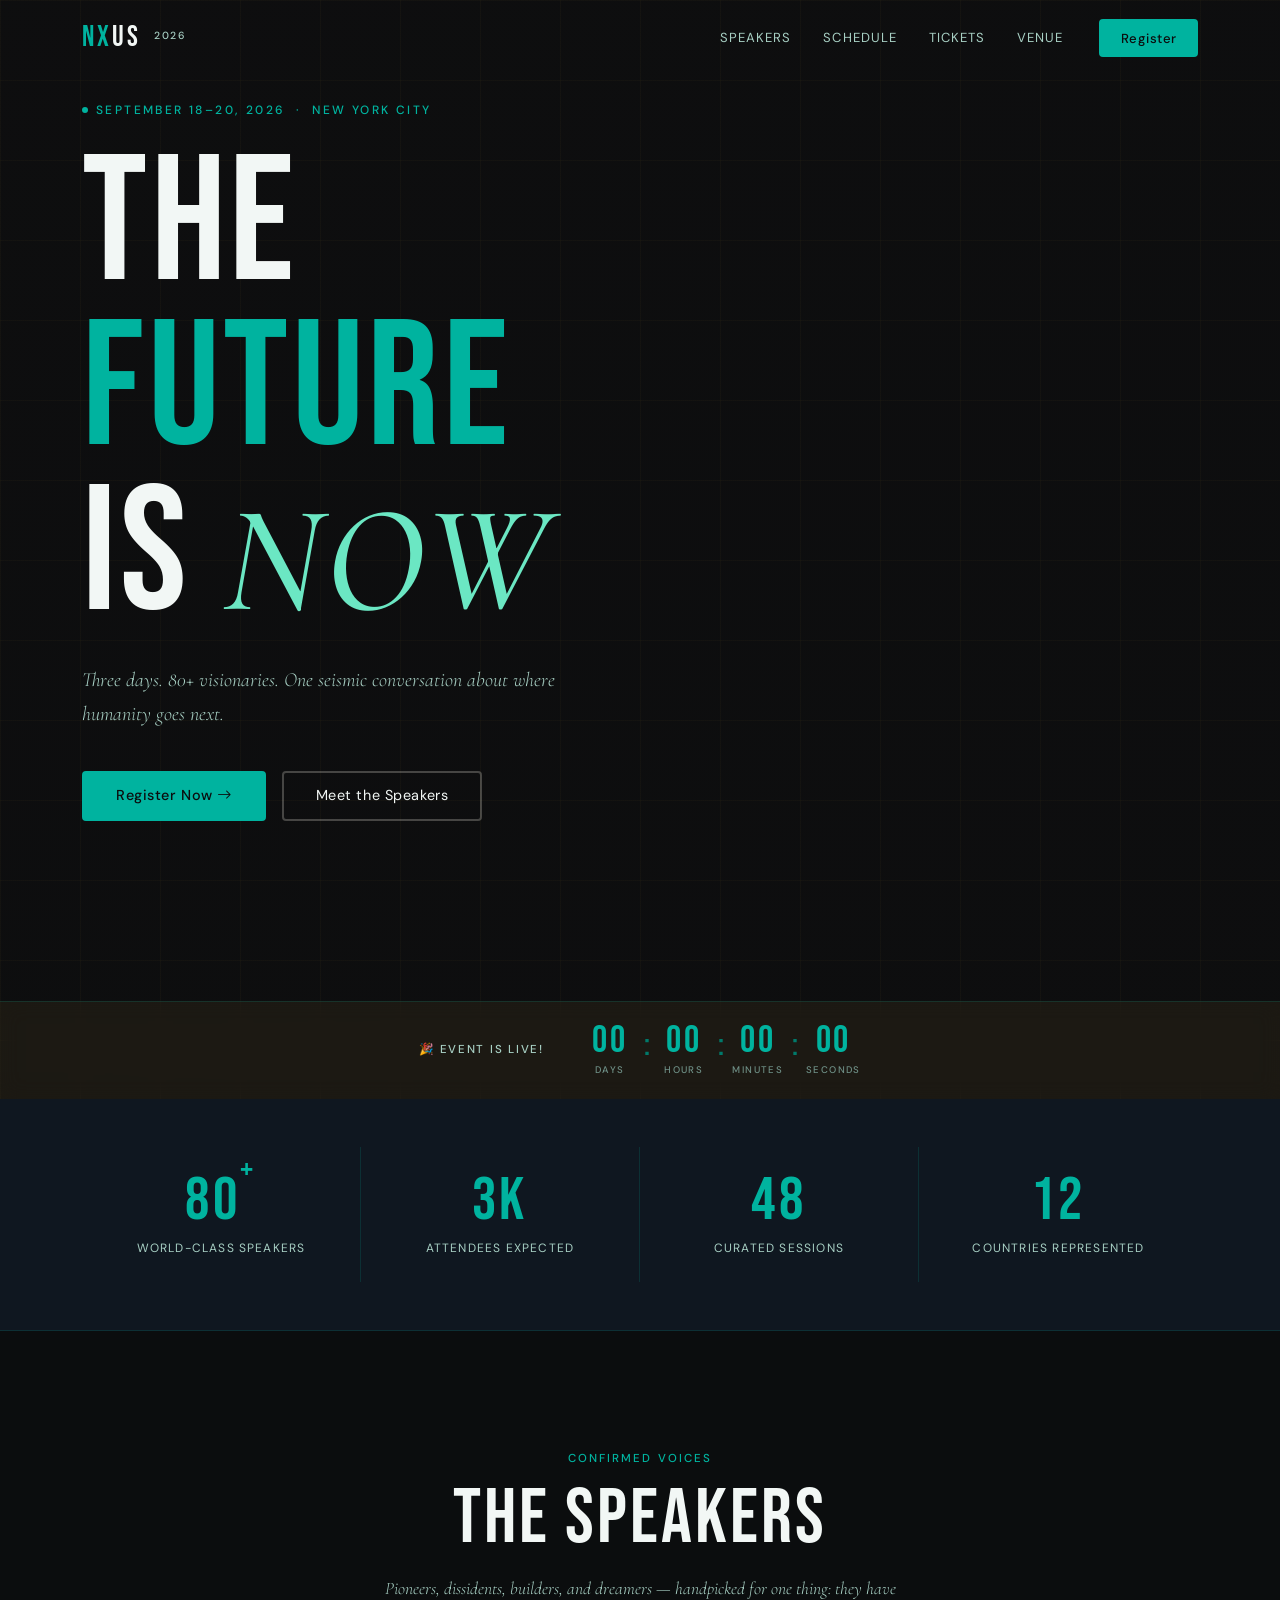
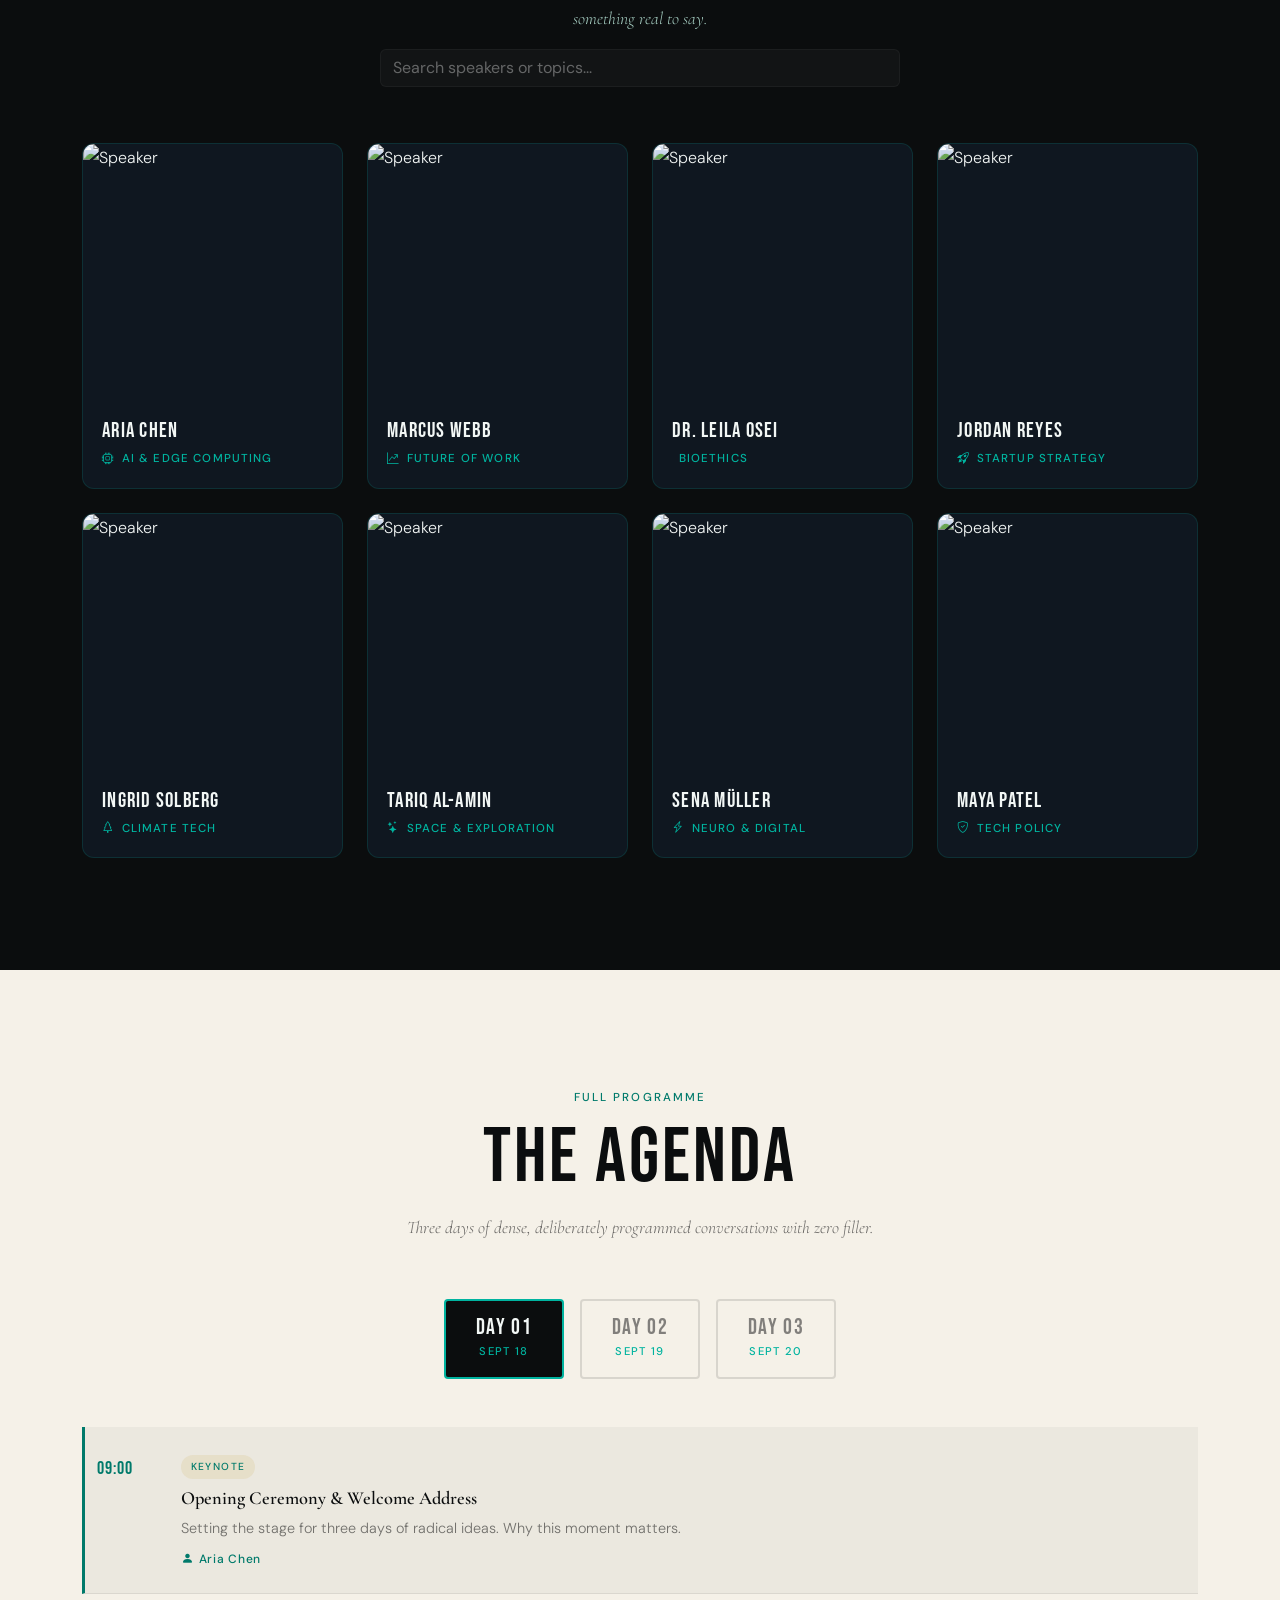
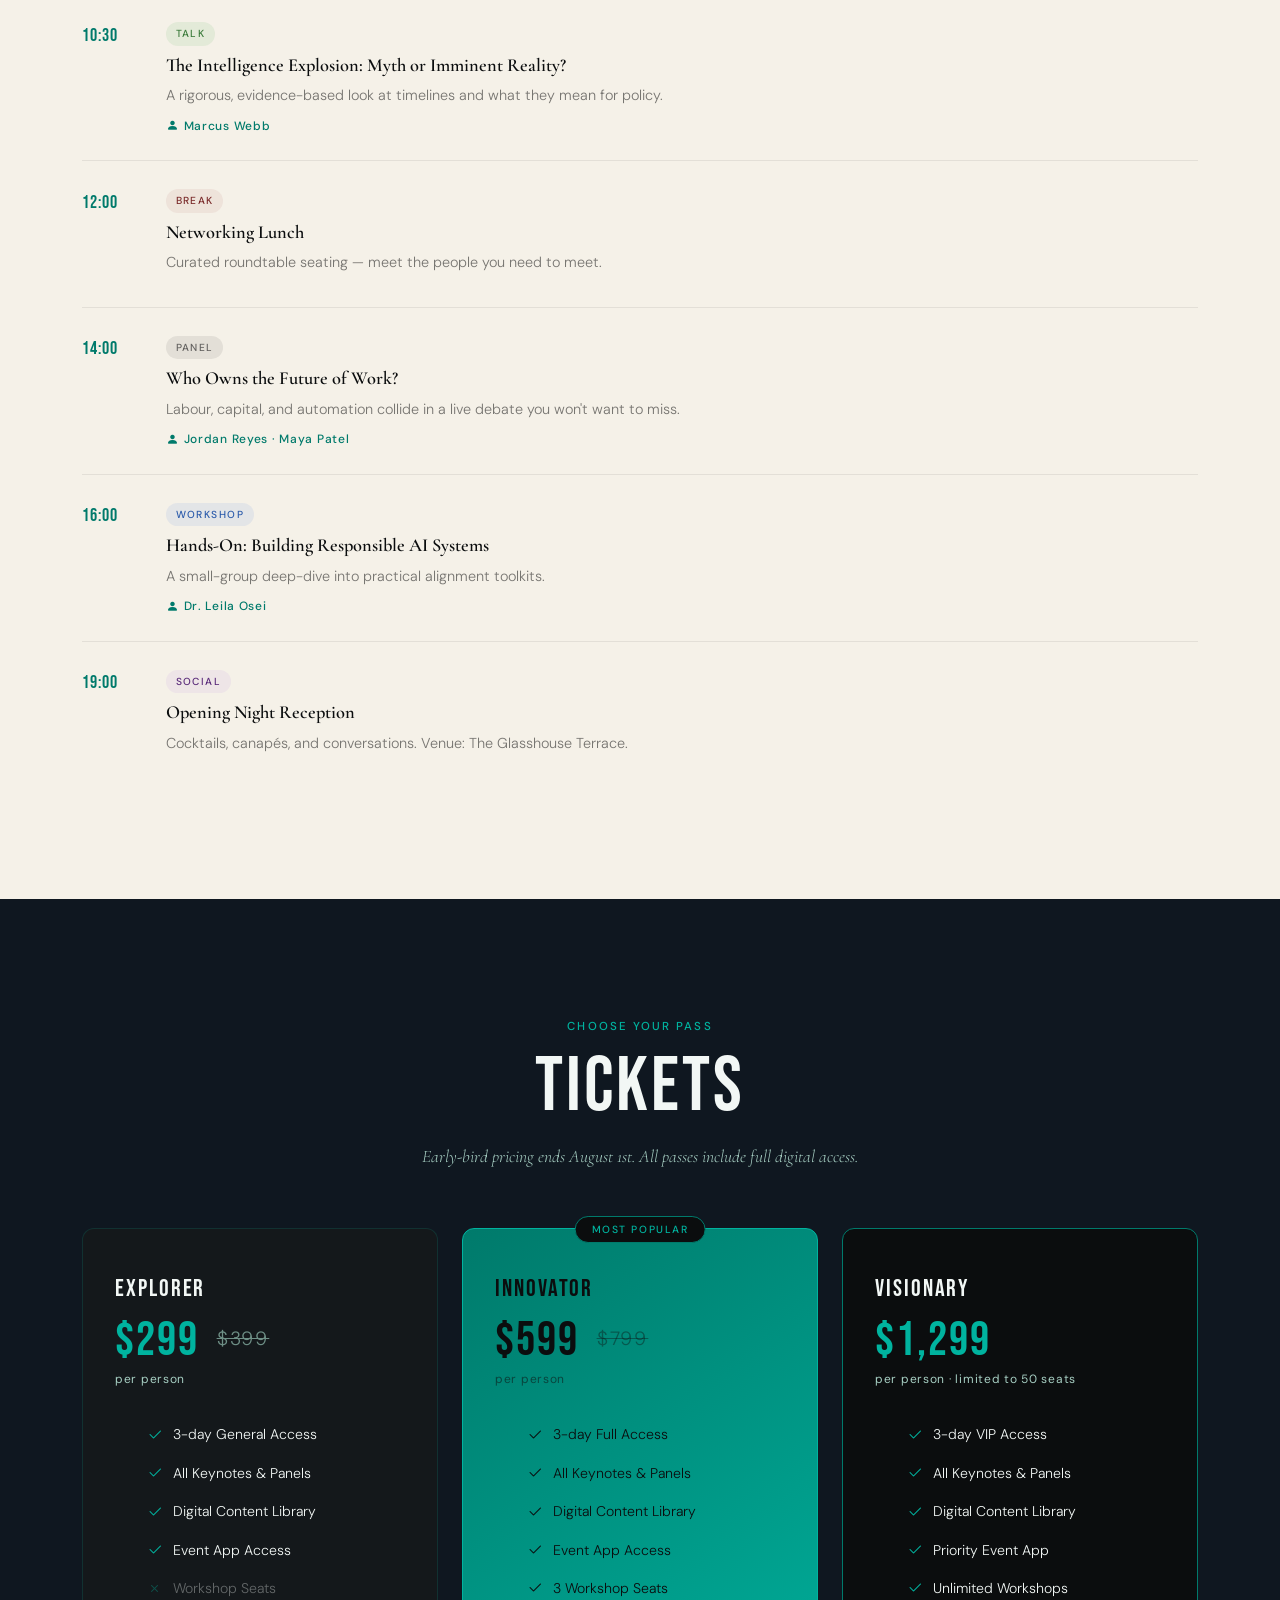
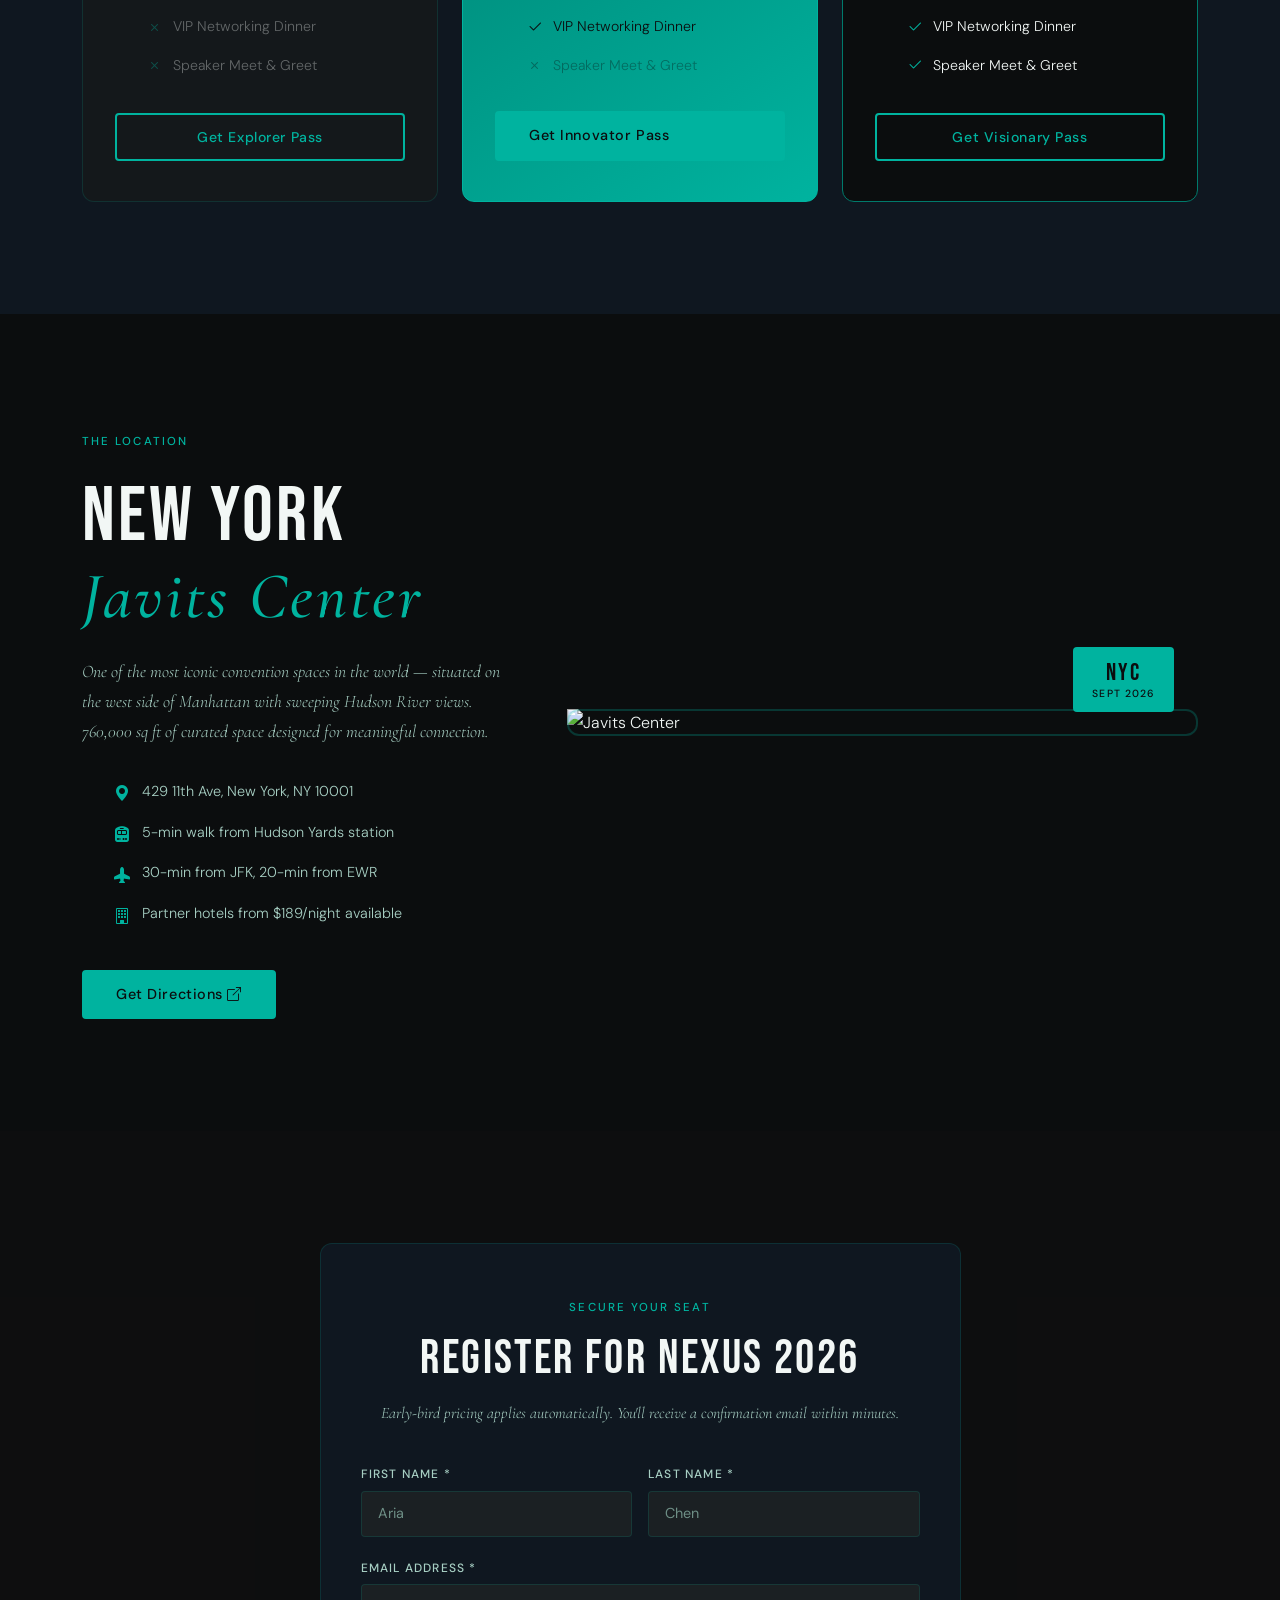
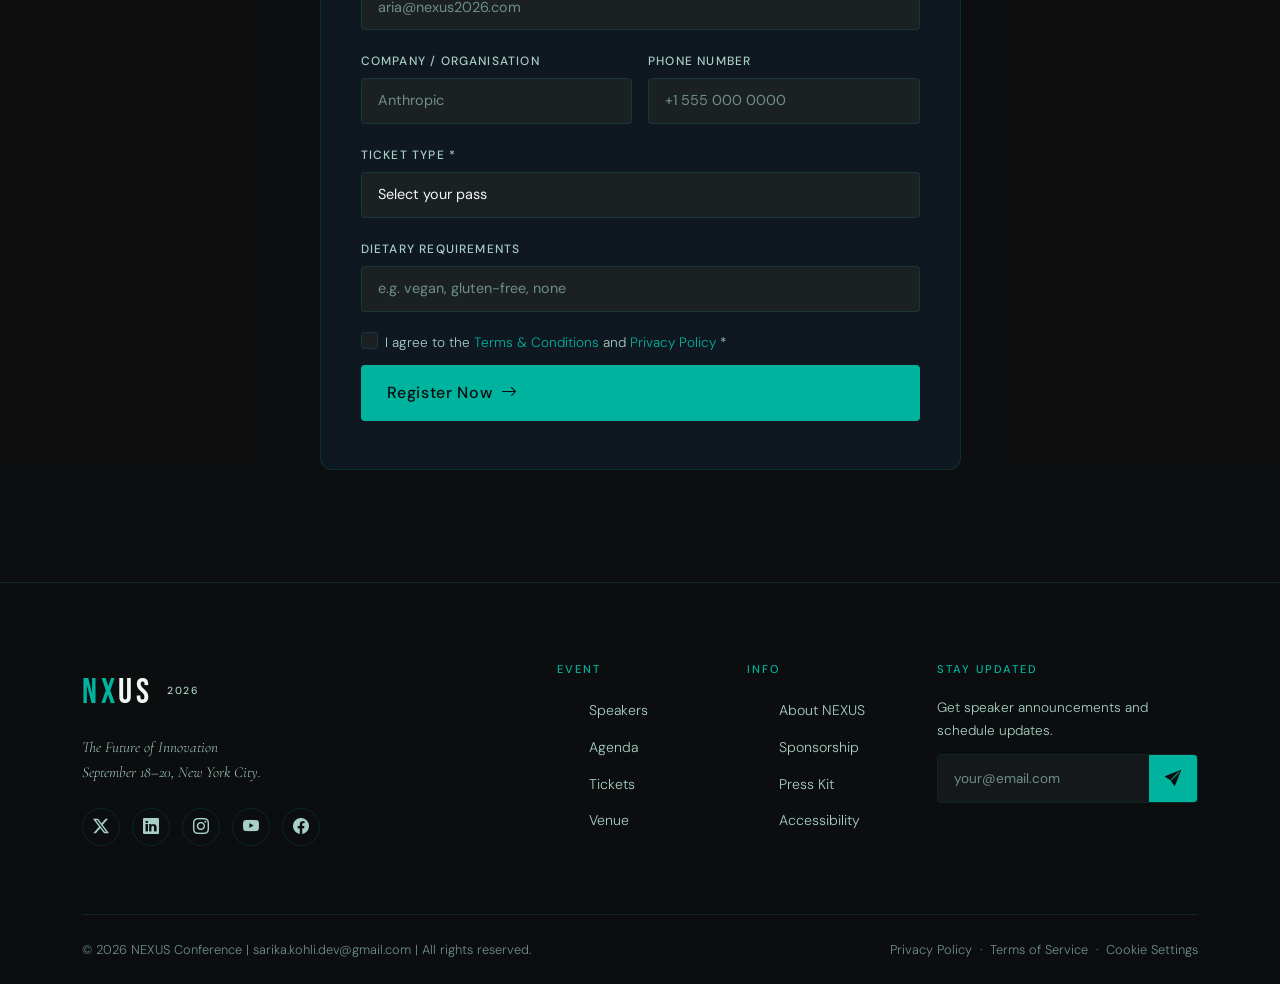
==== commit 7e83e9f9: "Update index.html" ====
--- a/index.html
+++ b/index.html
@@ -673,7 +673,7 @@
         </div>
       </div>
       <div class="footer-bottom">
-        <span>© 2026 NEXUS Conference. All rights reserved.</span>
+        <span>© 2026 NEXUS Conference  |  sarika.kohli.dev@gmail.com | All rights reserved.</span>
         <span>
           <a href="#">Privacy Policy</a> &nbsp;·&nbsp;
           <a href="#">Terms of Service</a> &nbsp;·&nbsp;
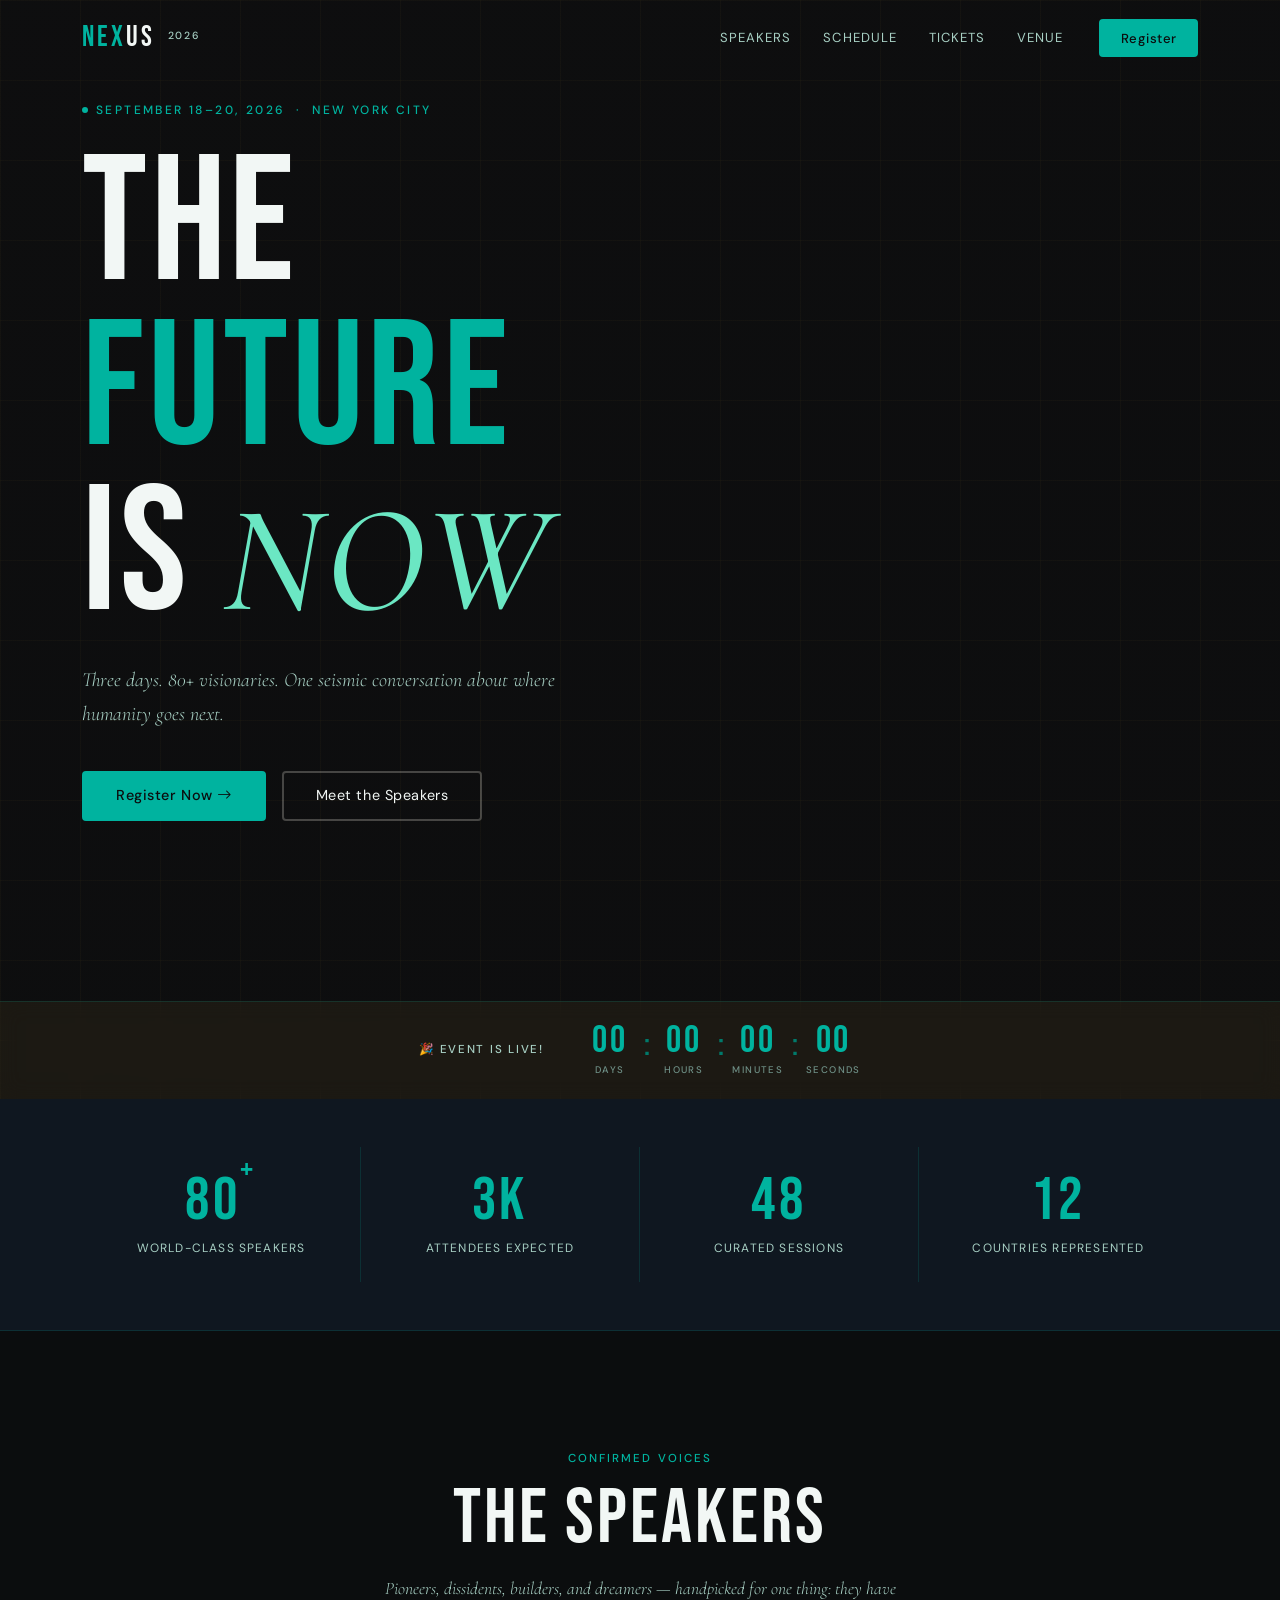
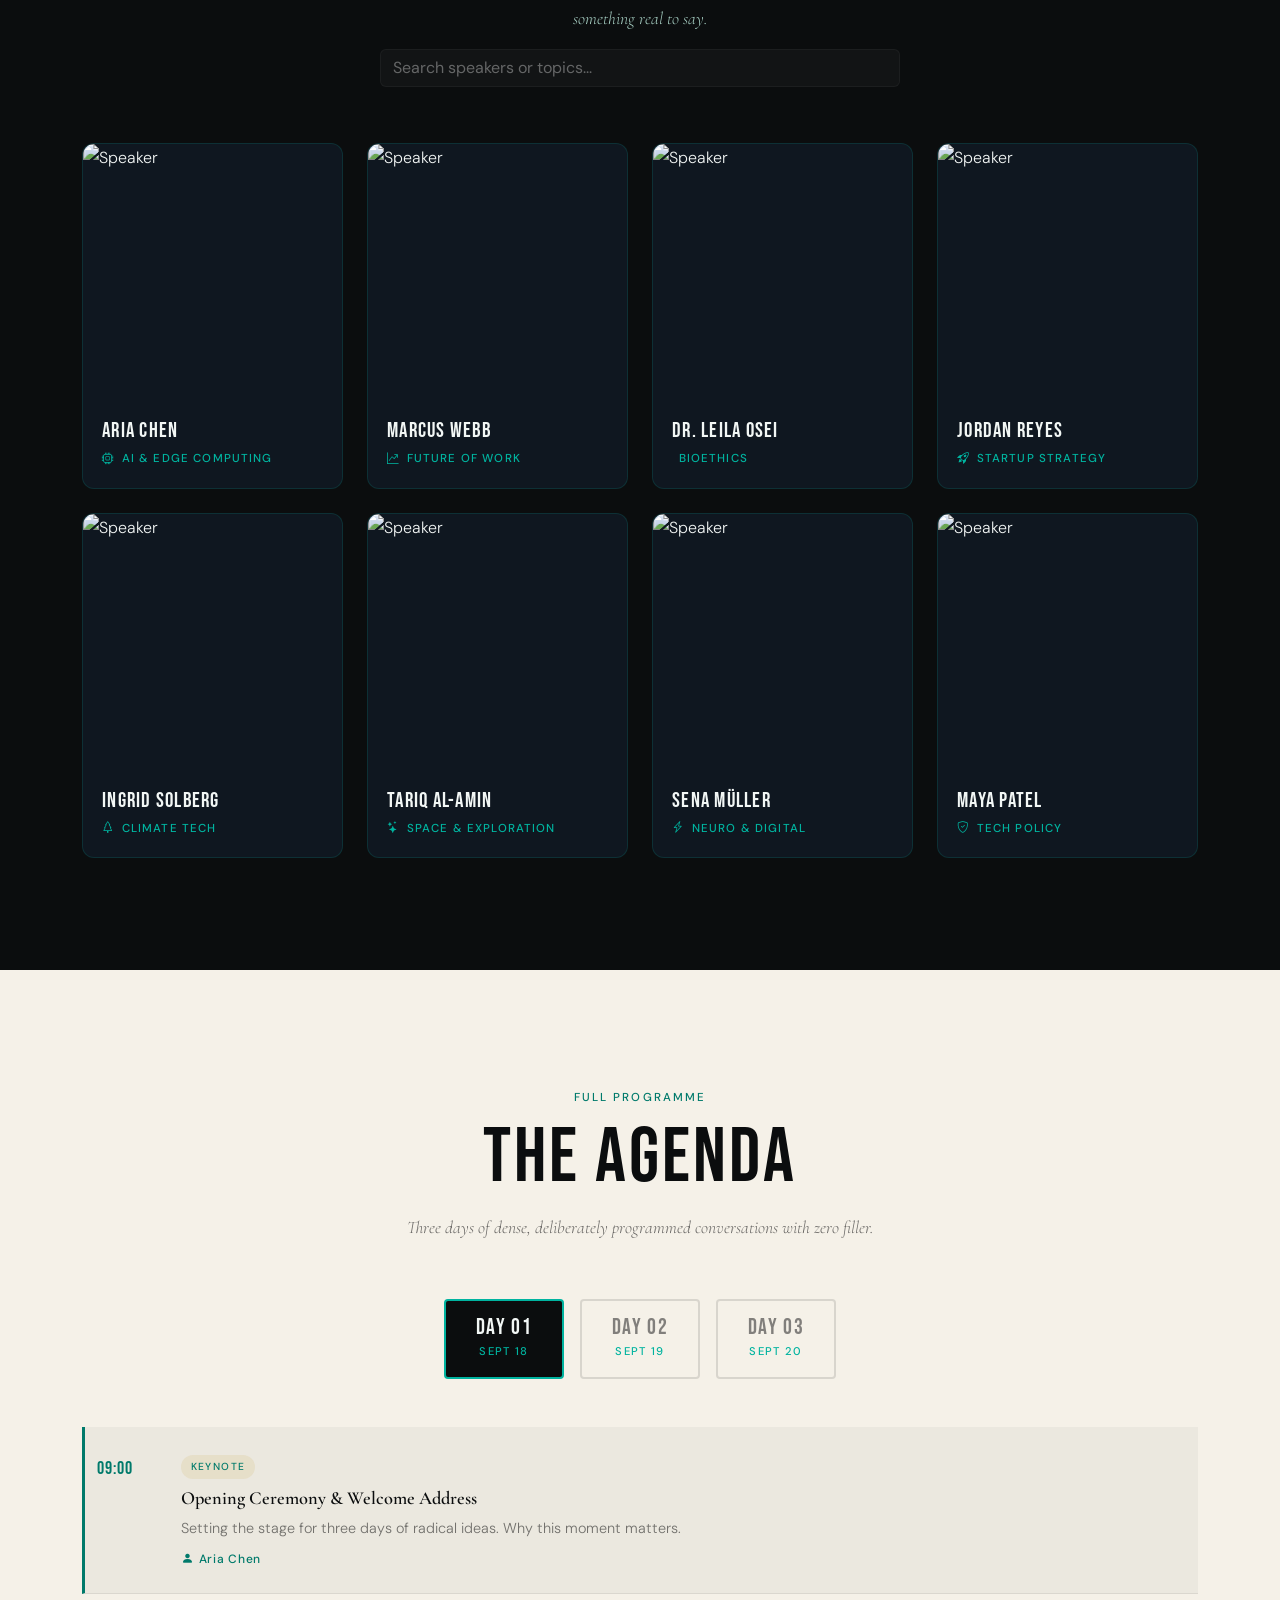
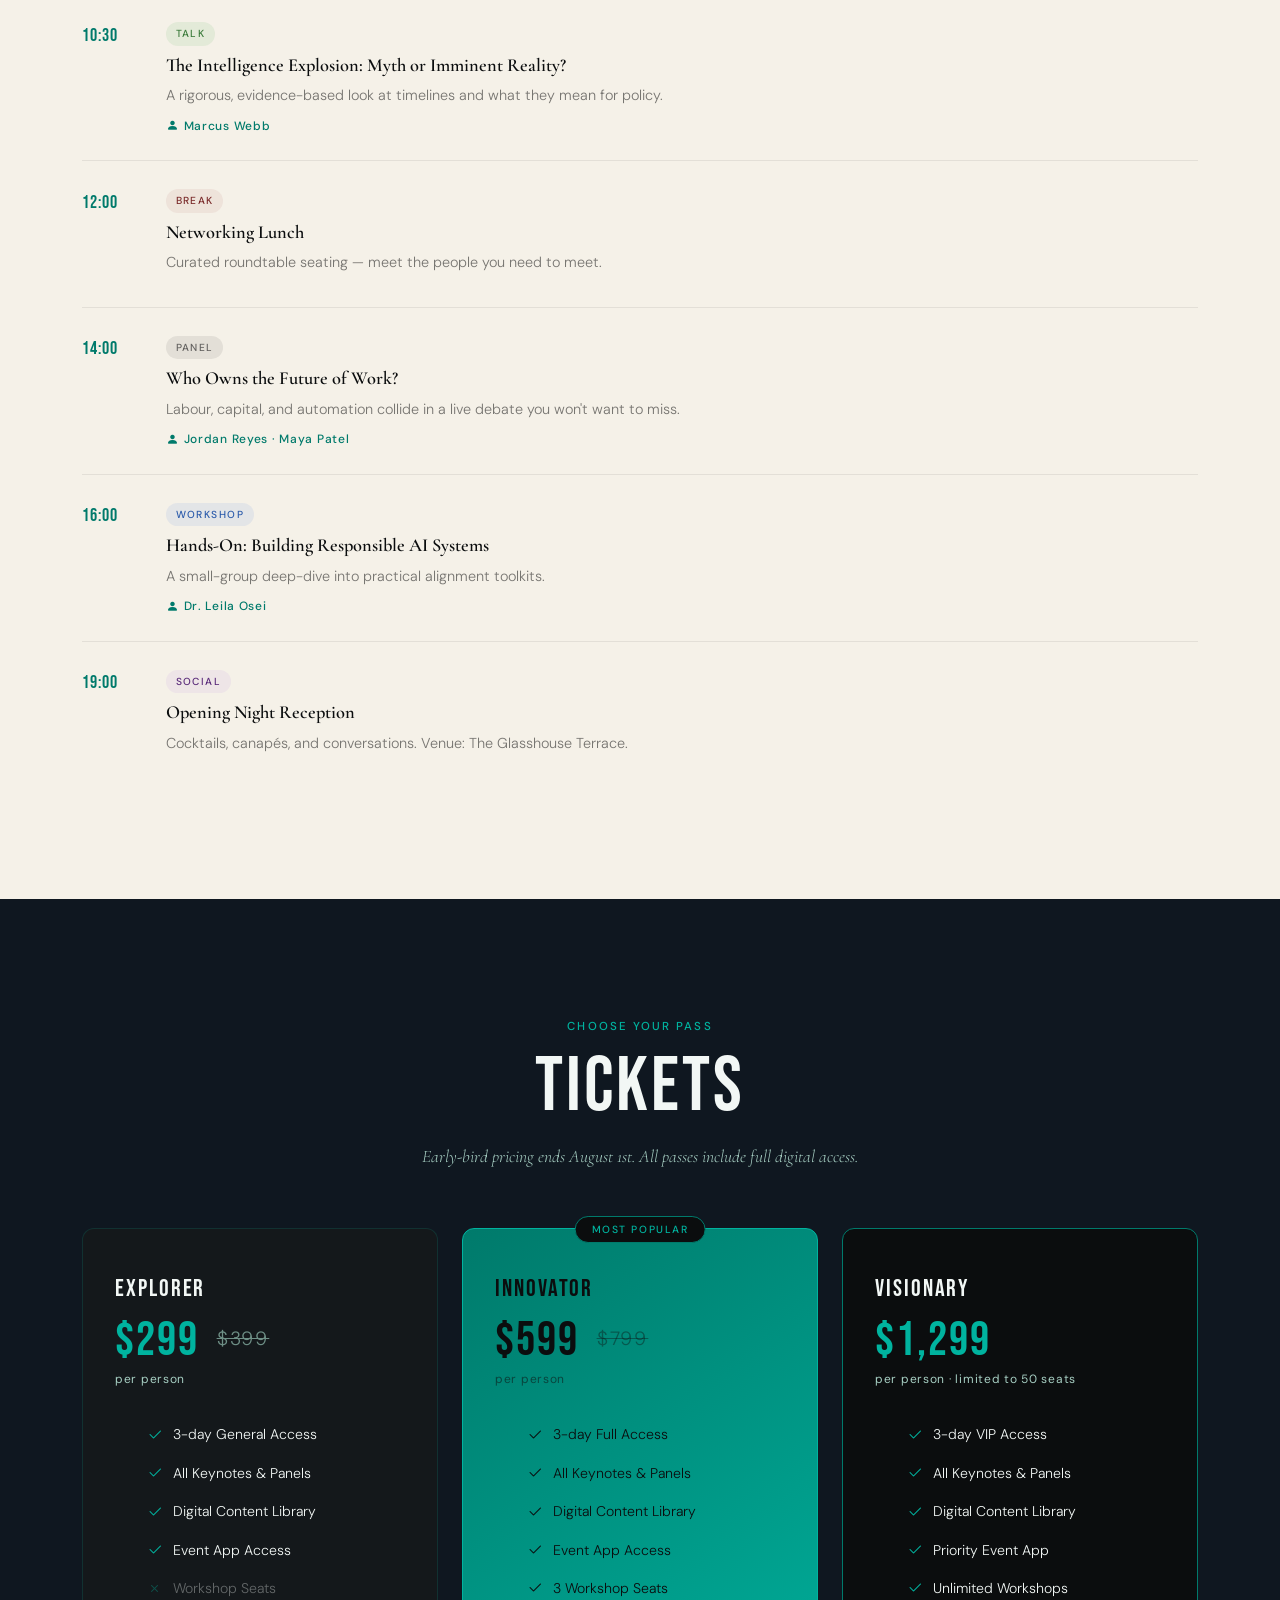
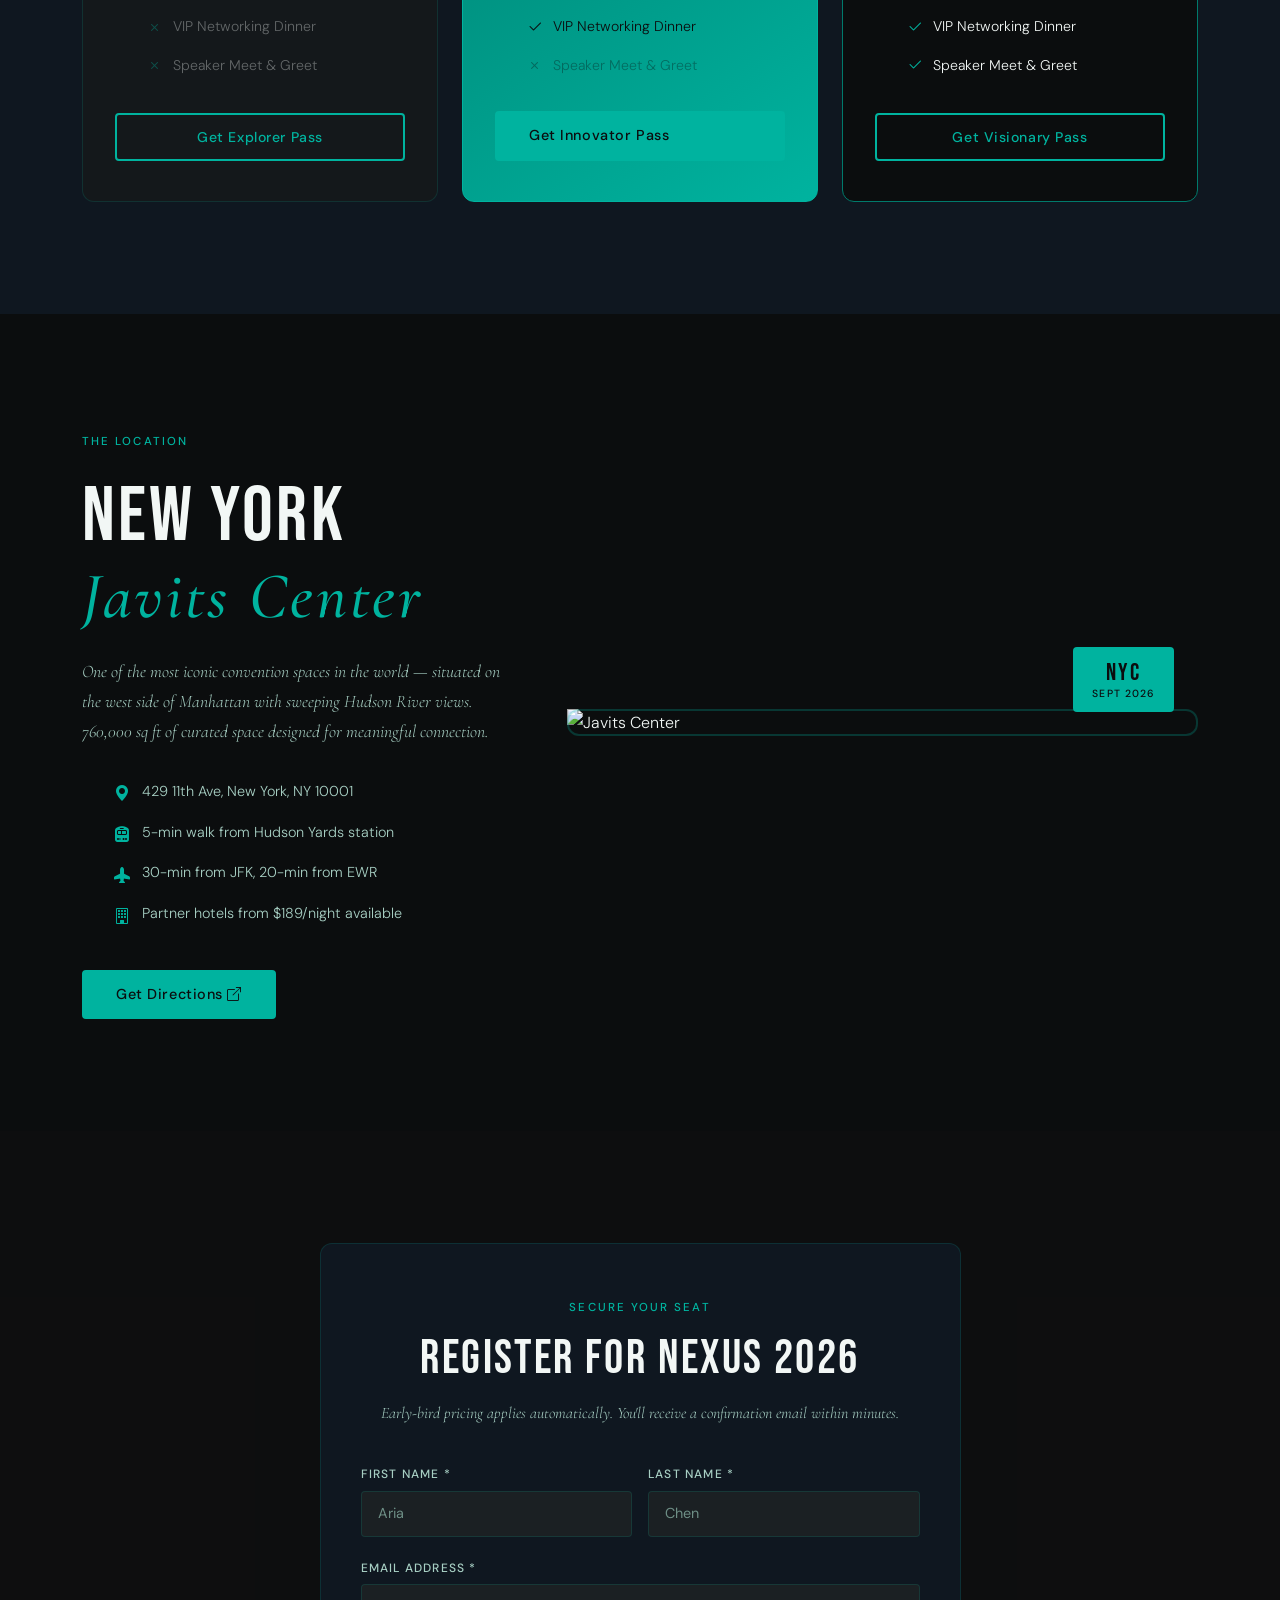
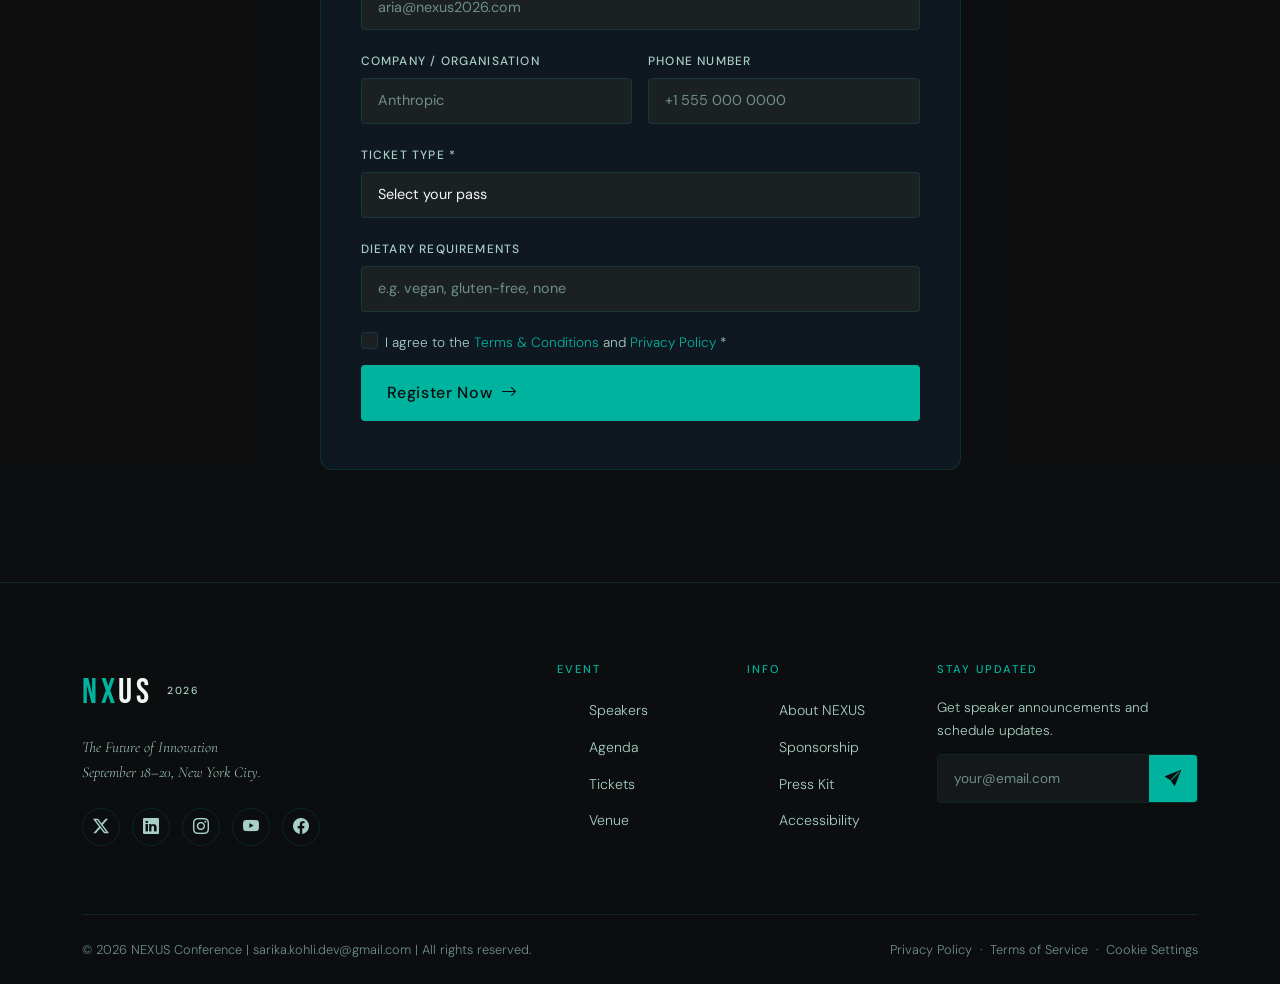
==== commit 324b91b5: "Update index.html" ====
--- a/index.html
+++ b/index.html
@@ -21,7 +21,7 @@
   <nav id="mainNav" class="navbar navbar-expand-lg fixed-top" role="navigation">
     <div class="container">
       <a class="navbar-brand" href="#hero">
-        <span class="brand-nx">NX</span><span class="brand-us">US</span>
+        <span class="brand-nx">NEX</span><span class="brand-us">US</span>
         <span class="brand-year">2026</span>
       </a>
      
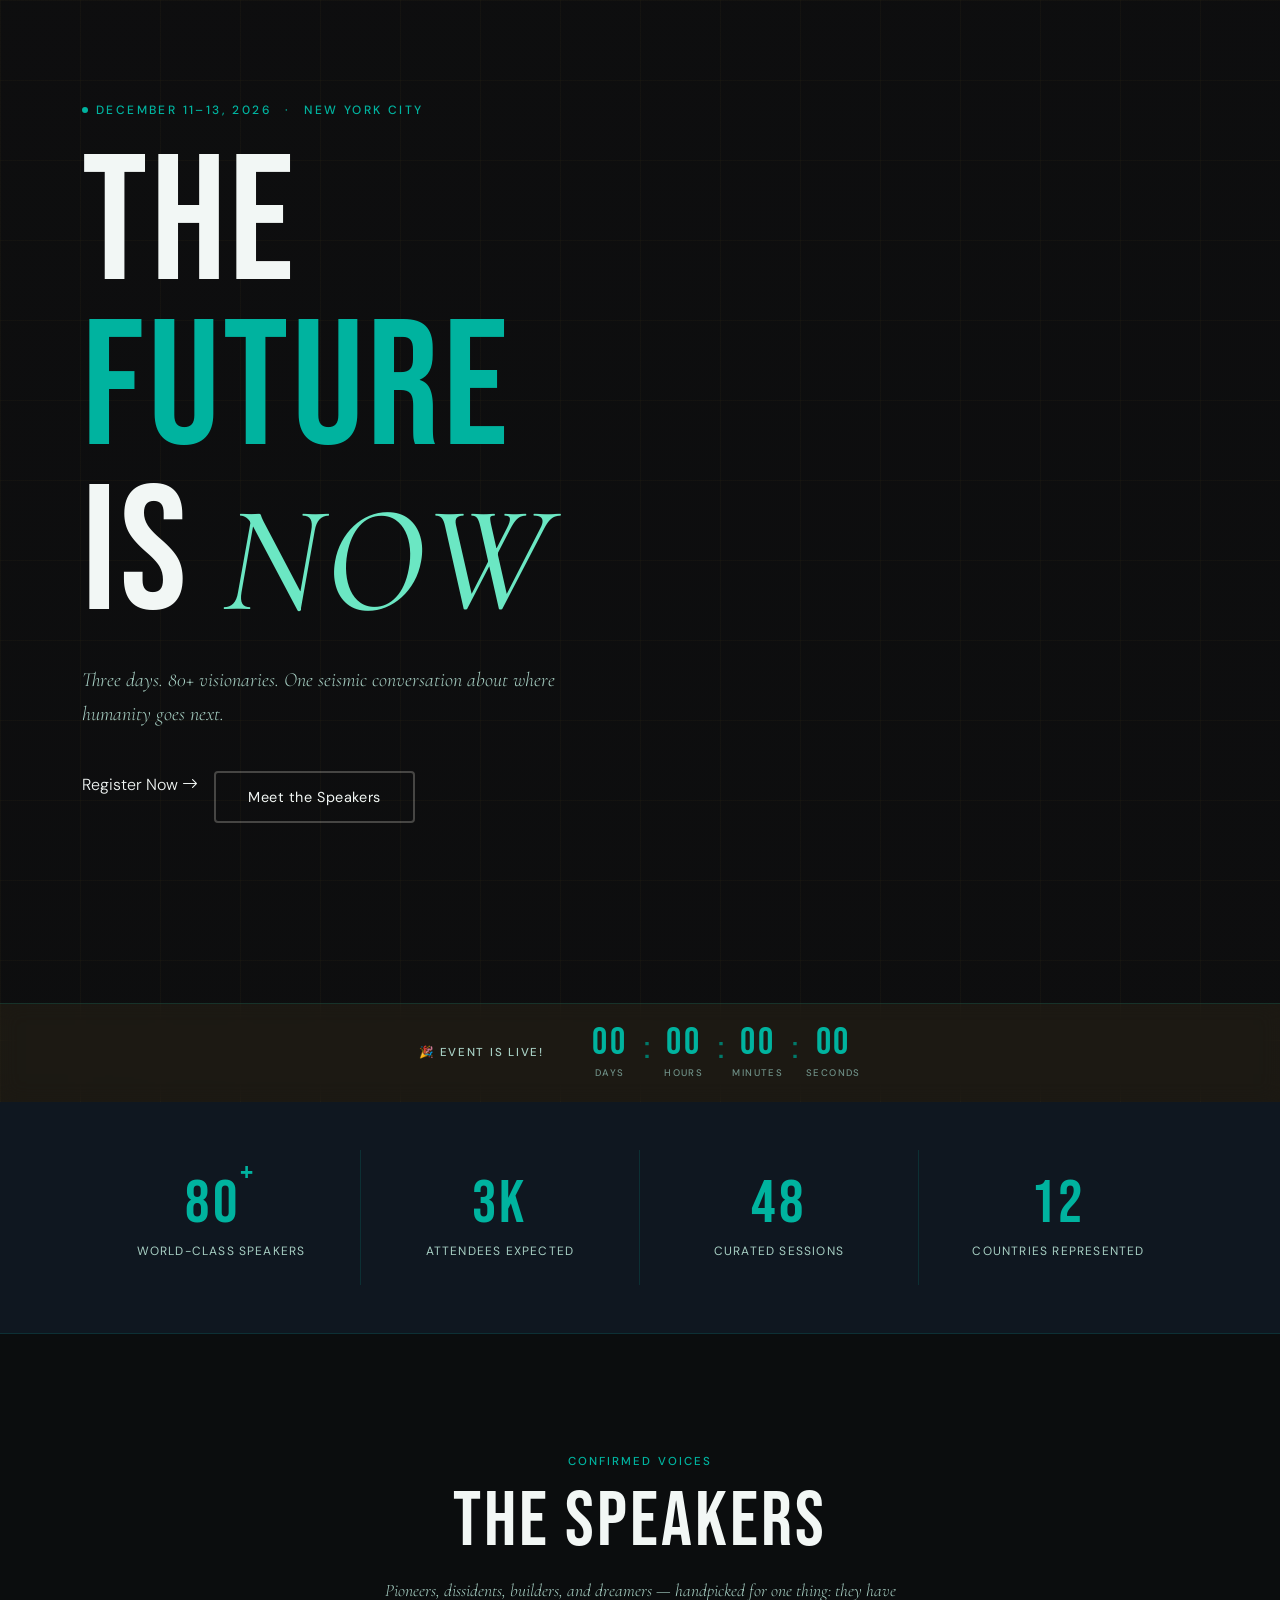
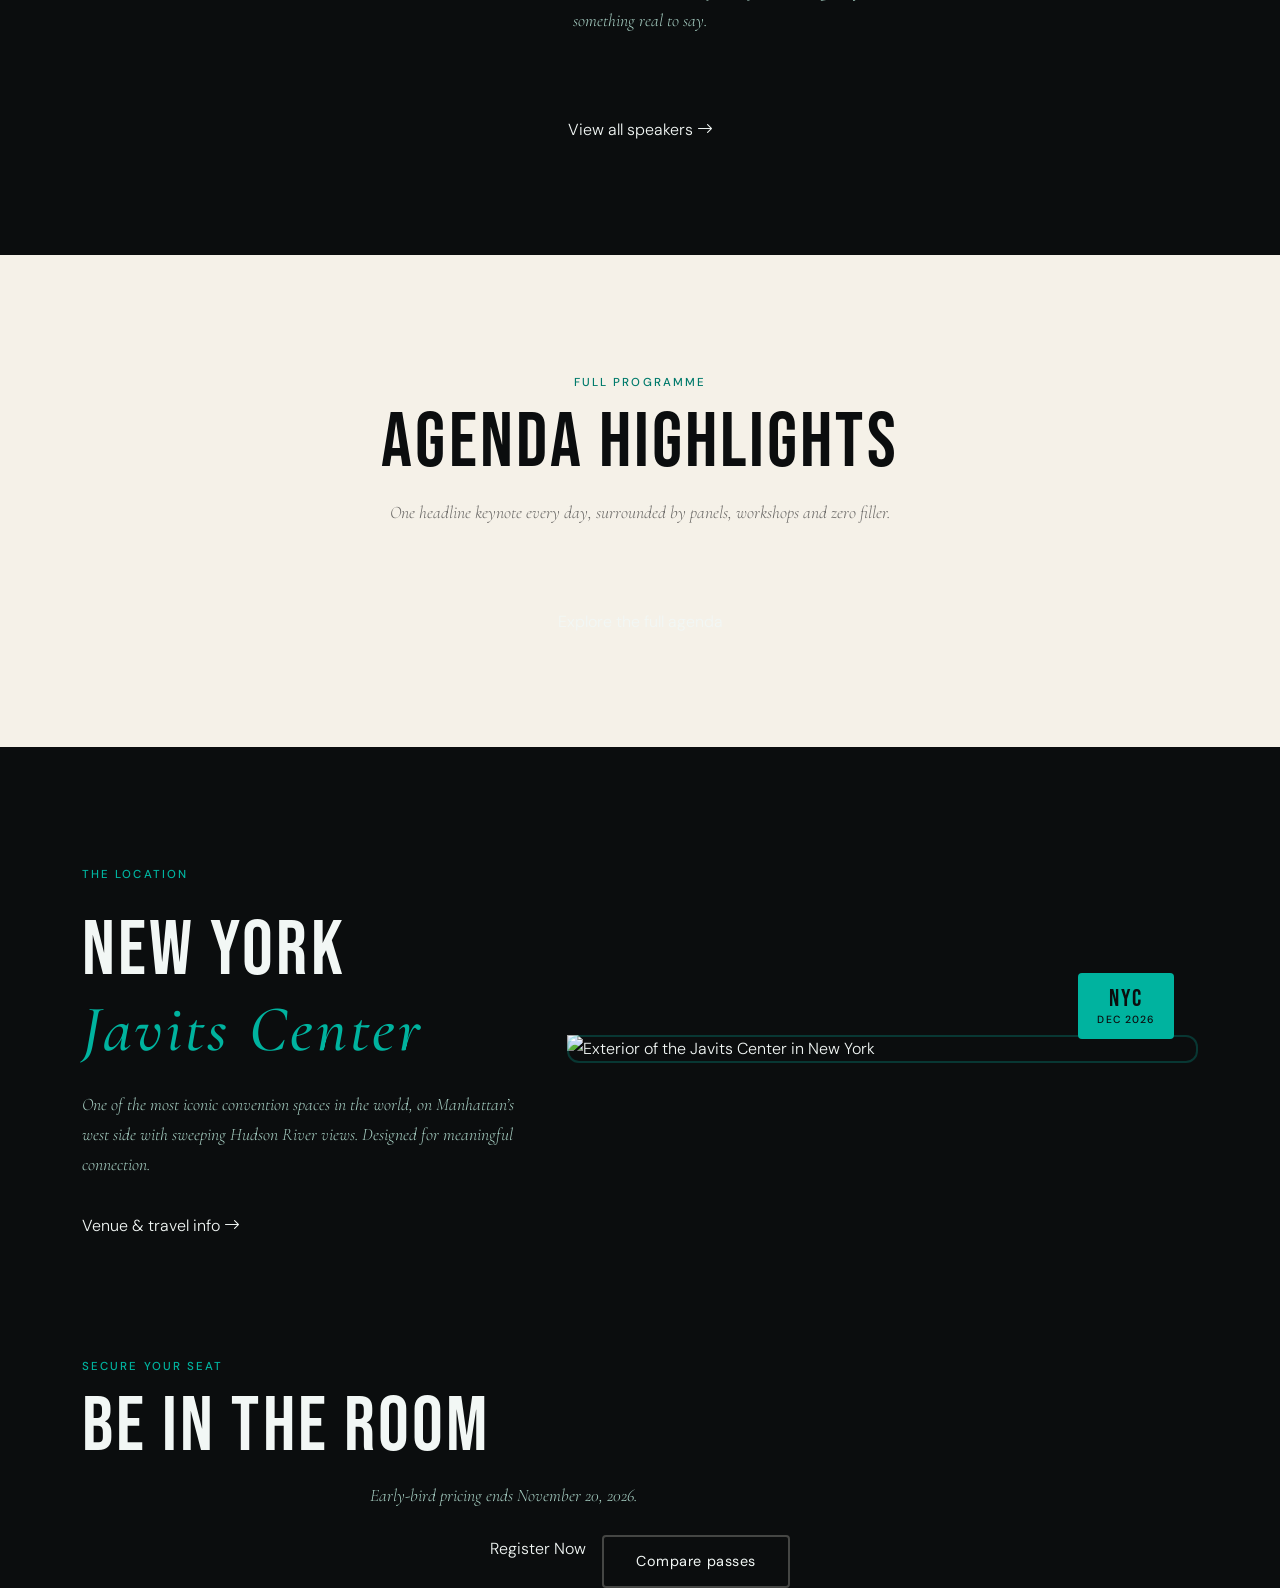
==== commit d5355fb8: "Update index.html" ====
--- a/index.html
+++ b/index.html
@@ -4,713 +4,149 @@
   <meta charset="UTF-8" />
   <meta name="viewport" content="width=device-width, initial-scale=1.0" />
   <title>NEXUS 2026 — The Future of Innovation</title>
-
-  <!-- Bootstrap 5 -->
+  <meta name="description" content="NEXUS 2026 is a three-day conference on AI, climate, space and the future of work. Browse speakers, plan your agenda and register." />
+  <meta name="theme-color" content="#0B0D0E" />
+  <link rel="icon" href="favicon.svg" type="image/svg+xml" />
+  <link rel="preconnect" href="https://fonts.googleapis.com" />
+  <link rel="preconnect" href="https://fonts.gstatic.com" crossorigin />
   <link href="https://cdn.jsdelivr.net/npm/bootstrap@5.3.3/dist/css/bootstrap.min.css" rel="stylesheet" />
-  <!-- Bootstrap Icons -->
   <link href="https://cdn.jsdelivr.net/npm/bootstrap-icons@1.11.3/font/bootstrap-icons.min.css" rel="stylesheet" />
-  <!-- Google Fonts -->
   <link href="https://fonts.googleapis.com/css2?family=Bebas+Neue&family=Cormorant+Garamond:ital,wght@0,300;0,400;0,600;1,300;1,400&family=DM+Sans:wght@300;400;500&display=swap" rel="stylesheet" />
-  <!-- Custom CSS -->
   <link rel="stylesheet" href="styles.css" />
 </head>
-<body>
-  <a class="skip-link" href="#hero">Skip to main content</a>
+<body data-page="home">
+  <a class="skip-link" href="#main">Skip to main content</a>
+  <div id="site-header"></div>
 
-  <!-- ─── NAVIGATION ─────────────────────────────────────────────── -->
-  <nav id="mainNav" class="navbar navbar-expand-lg fixed-top" role="navigation">
-    <div class="container">
-      <a class="navbar-brand" href="#hero">
-        <span class="brand-nx">NEX</span><span class="brand-us">US</span>
-        <span class="brand-year">2026</span>
-      </a>
-     
-      <div class="collapse navbar-collapse" id="navMenu">
-        <ul class="navbar-nav ms-auto gap-lg-2">
-          <li class="nav-item"><a class="nav-link" href="#speakers">Speakers</a></li>
-          <li class="nav-item"><a class="nav-link" href="#schedule">Schedule</a></li>
-          <li class="nav-item"><a class="nav-link" href="#tickets">Tickets</a></li>
-          <li class="nav-item"><a class="nav-link" href="#venue">Venue</a></li>
-          <li class="nav-item ms-lg-3">
-            <a class="btn btn-gold-sm" href="#register">Register</a>
-          </li>
-        </ul>
-      </div>
-    </div>
-  </nav>
-
-  <!-- ─── HERO ───────────────────────────────────────────────────── -->
-  <section id="hero" class="hero-section">
-    <div class="hero-overlay"></div>
-    <div class="hero-grid-lines"></div>
-    <div class="container hero-content">
-      <div class="hero-tag"><span class="dot"></span> SEPTEMBER 18–20, 2026 &nbsp;·&nbsp; NEW YORK CITY</div>
-      <h1 class="hero-title">
-        <span class="title-line line-1">THE</span>
-        <span class="title-line line-2">FUTURE</span>
-        <span class="title-line line-3">IS <em>NOW</em></span>
-      </h1>
-      <p class="hero-sub">Three days. 80+ visionaries. One seismic conversation about where humanity goes next.</p>
-      <div class="hero-actions">
-        <a href="#register" class="btn btn-gold">Register Now <i class="bi bi-arrow-right ms-1"></i></a>
-        <a href="#speakers" class="btn btn-ghost">Meet the Speakers</a>
-      </div>
-    </div>
-    <!-- Countdown -->
-    <div class="countdown-bar">
-      <div class="container">
-        <div class="countdown-inner">
-          <div class="countdown-label">Event starts in</div>
-          <div class="countdown-units">
-            <div class="c-unit"><span id="c-days">00</span><small>Days</small></div>
-            <div class="c-sep">:</div>
-            <div class="c-unit"><span id="c-hours">00</span><small>Hours</small></div>
-            <div class="c-sep">:</div>
-            <div class="c-unit"><span id="c-mins">00</span><small>Minutes</small></div>
-            <div class="c-sep">:</div>
-            <div class="c-unit"><span id="c-secs">00</span><small>Seconds</small></div>
-          </div>
+  <main id="main">
+    <!-- HERO -->
+    <section id="hero" class="hero-section">
+      <div class="hero-overlay"></div>
+      <div class="hero-grid-lines"></div>
+      <div class="container hero-content">
+        <div class="hero-tag"><span class="dot"></span> <span data-nx="dates">December 11–13, 2026</span> &nbsp;·&nbsp; <span data-nx="city">New York City</span></div>
+        <h1 class="hero-title">
+          <span class="title-line line-1">THE</span>
+          <span class="title-line line-2">FUTURE</span>
+          <span class="title-line line-3">IS <em>NOW</em></span>
+        </h1>
+        <p class="hero-sub">Three days. 80+ visionaries. One seismic conversation about where humanity goes next.</p>
+        <div class="hero-actions">
+          <a href="register.html" class="btn-accent">Register Now <i class="bi bi-arrow-right"></i></a>
+          <a href="speakers.html" class="btn-ghost">Meet the Speakers</a>
         </div>
       </div>
-    </div>
-  </section>
 
-  <!-- ─── STATS BAND ─────────────────────────────────────────────── -->
-  <section class="stats-band">
-    <div class="container">
-      <div class="row g-0 stats-row">
-        <div class="col-6 col-md-3 stat-item">
-          <span class="stat-num">80<sup>+</sup></span>
-          <span class="stat-label">World-class Speakers</span>
-        </div>
-        <div class="col-6 col-md-3 stat-item">
-          <span class="stat-num">3K</span>
-          <span class="stat-label">Attendees Expected</span>
-        </div>
-        <div class="col-6 col-md-3 stat-item">
-          <span class="stat-num">48</span>
-          <span class="stat-label">Curated Sessions</span>
-        </div>
-        <div class="col-6 col-md-3 stat-item">
-          <span class="stat-num">12</span>
-          <span class="stat-label">Countries Represented</span>
-        </div>
-      </div>
-    </div>
-  </section>
-
-  <!-- ─── SPEAKERS ───────────────────────────────────────────────── -->
-  <section id="speakers" class="section-speakers">
-    <div class="container">
-      <div class="section-header">
-        <span class="section-tag">Confirmed Voices</span>
-        <h2 class="section-title">The Speakers</h2>
-        <p class="section-sub">Pioneers, dissidents, builders, and dreamers — handpicked for one thing: they have something real to say.</p>
-        <div class="speaker-search">
-          <input id="speakerSearch" class="form-control" placeholder="Search speakers or topics..." aria-label="Search speakers" />
-        </div>
-      </div>
-      <div class="row g-4 justify-content-center">
-
-        <!-- Speaker Cards -->
-        <div class="col-6 col-md-4 col-lg-3">
-          <div class="speaker-card">
-            <div class="speaker-img-wrap">
-              <img src="https://i.pravatar.cc/300?img=47" alt="Speaker" />
-              <div class="speaker-hover">
-                <p class="speaker-bio">Former CTO of a Fortune 100 company, now building the future of decentralized AI at the edge.</p>
-                <div class="speaker-socials">
-                  <a href="#"><i class="bi bi-twitter-x"></i></a>
-                  <a href="#"><i class="bi bi-linkedin"></i></a>
-                </div>
-              </div>
-            </div>
-            <div class="speaker-info">
-              <h5>Aria Chen</h5>
-              <span class="speaker-topic"><i class="bi bi-cpu"></i> AI & Edge Computing</span>
-            </div>
-          </div>
-        </div>
-
-        <div class="col-6 col-md-4 col-lg-3">
-          <div class="speaker-card">
-            <div class="speaker-img-wrap">
-              <img src="https://i.pravatar.cc/300?img=12" alt="Speaker" />
-              <div class="speaker-hover">
-                <p class="speaker-bio">Author of "Post-Human Economics" and advisor to three central banks on the impact of AI on labour markets.</p>
-                <div class="speaker-socials">
-                  <a href="#"><i class="bi bi-twitter-x"></i></a>
-                  <a href="#"><i class="bi bi-linkedin"></i></a>
-                </div>
-              </div>
-            </div>
-            <div class="speaker-info">
-              <h5>Marcus Webb</h5>
-              <span class="speaker-topic"><i class="bi bi-graph-up-arrow"></i> Future of Work</span>
-            </div>
-          </div>
-        </div>
-
-        <div class="col-6 col-md-4 col-lg-3">
-          <div class="speaker-card">
-            <div class="speaker-img-wrap">
-              <img src="https://i.pravatar.cc/300?img=29" alt="Speaker" />
-              <div class="speaker-hover">
-                <p class="speaker-bio">Bioethicist and genetic privacy advocate. Named one of Time's 100 most influential people three years running.</p>
-                <div class="speaker-socials">
-                  <a href="#"><i class="bi bi-twitter-x"></i></a>
-                  <a href="#"><i class="bi bi-linkedin"></i></a>
-                </div>
-              </div>
-            </div>
-            <div class="speaker-info">
-              <h5>Dr. Leila Osei</h5>
-              <span class="speaker-topic"><i class="bi bi-dna"></i> Bioethics</span>
-            </div>
-          </div>
-        </div>
-
-        <div class="col-6 col-md-4 col-lg-3">
-          <div class="speaker-card">
-            <div class="speaker-img-wrap">
-              <img src="https://i.pravatar.cc/300?img=8" alt="Speaker" />
-              <div class="speaker-hover">
-                <p class="speaker-bio">Architect of three billion-dollar platforms. Now focused on responsible scaling and the ethics of growth-at-all-costs.</p>
-                <div class="speaker-socials">
-                  <a href="#"><i class="bi bi-twitter-x"></i></a>
-                  <a href="#"><i class="bi bi-linkedin"></i></a>
-                </div>
-              </div>
-            </div>
-            <div class="speaker-info">
-              <h5>Jordan Reyes</h5>
-              <span class="speaker-topic"><i class="bi bi-rocket-takeoff"></i> Startup Strategy</span>
-            </div>
-          </div>
-        </div>
-
-        <div class="col-6 col-md-4 col-lg-3">
-          <div class="speaker-card">
-            <div class="speaker-img-wrap">
-              <img src="https://i.pravatar.cc/300?img=39" alt="Speaker" />
-              <div class="speaker-hover">
-                <p class="speaker-bio">Climate tech founder whose carbon-capture network has sequestered more CO₂ than any private initiative in history.</p>
-                <div class="speaker-socials">
-                  <a href="#"><i class="bi bi-twitter-x"></i></a>
-                  <a href="#"><i class="bi bi-linkedin"></i></a>
-                </div>
-              </div>
-            </div>
-            <div class="speaker-info">
-              <h5>Ingrid Solberg</h5>
-              <span class="speaker-topic"><i class="bi bi-tree"></i> Climate Tech</span>
-            </div>
-          </div>
-        </div>
-
-        <div class="col-6 col-md-4 col-lg-3">
-          <div class="speaker-card">
-            <div class="speaker-img-wrap">
-              <img src="https://i.pravatar.cc/300?img=15" alt="Speaker" />
-              <div class="speaker-hover">
-                <p class="speaker-bio">NASA veteran and private space architect. Currently designing the first commercial lunar habitat module.</p>
-                <div class="speaker-socials">
-                  <a href="#"><i class="bi bi-twitter-x"></i></a>
-                  <a href="#"><i class="bi bi-linkedin"></i></a>
-                </div>
-              </div>
-            </div>
-            <div class="speaker-info">
-              <h5>Tariq Al-Amin</h5>
-              <span class="speaker-topic"><i class="bi bi-stars"></i> Space & Exploration</span>
-            </div>
-          </div>
-        </div>
-
-        <div class="col-6 col-md-4 col-lg-3">
-          <div class="speaker-card">
-            <div class="speaker-img-wrap">
-              <img src="https://i.pravatar.cc/300?img=56" alt="Speaker" />
-              <div class="speaker-hover">
-                <p class="speaker-bio">Renowned futurist and author of "Rewired" — mapping the neurological impact of living inside always-on digital systems.</p>
-                <div class="speaker-socials">
-                  <a href="#"><i class="bi bi-twitter-x"></i></a>
-                  <a href="#"><i class="bi bi-linkedin"></i></a>
-                </div>
-              </div>
-            </div>
-            <div class="speaker-info">
-              <h5>Sena Müller</h5>
-              <span class="speaker-topic"><i class="bi bi-lightning-charge"></i> Neuro & Digital</span>
-            </div>
-          </div>
-        </div>
-
-        <div class="col-6 col-md-4 col-lg-3">
-          <div class="speaker-card">
-            <div class="speaker-img-wrap">
-              <img src="https://i.pravatar.cc/300?img=33" alt="Speaker" />
-              <div class="speaker-hover">
-                <p class="speaker-bio">Policy architect behind landmark digital sovereignty laws in the EU — now advising governments across Southeast Asia.</p>
-                <div class="speaker-socials">
-                  <a href="#"><i class="bi bi-twitter-x"></i></a>
-                  <a href="#"><i class="bi bi-linkedin"></i></a>
-                </div>
-              </div>
-            </div>
-            <div class="speaker-info">
-              <h5>Maya Patel</h5>
-              <span class="speaker-topic"><i class="bi bi-shield-check"></i> Tech Policy</span>
-            </div>
-          </div>
-        </div>
-
-      </div>
-    </div>
-  </section>
-
-  <!-- ─── SCHEDULE ───────────────────────────────────────────────── -->
-  <section id="schedule" class="section-schedule">
-    <div class="container">
-      <div class="section-header light">
-        <span class="section-tag">Full Programme</span>
-        <h2 class="section-title">The Agenda</h2>
-        <p class="section-sub">Three days of dense, deliberately programmed conversations with zero filler.</p>
-      </div>
-
-      <!-- Day Tabs -->
-      <ul class="nav schedule-tabs justify-content-center" id="scheduleTabs" role="tablist">
-        <li class="nav-item" role="presentation">
-          <button class="sched-tab active" id="d1-tab" data-bs-toggle="tab" data-bs-target="#day1" type="button" role="tab">
-            <span class="tab-day">Day 01</span>
-            <span class="tab-date">Sept 18</span>
-          </button>
-        </li>
-        <li class="nav-item" role="presentation">
-          <button class="sched-tab" id="d2-tab" data-bs-toggle="tab" data-bs-target="#day2" type="button" role="tab">
-            <span class="tab-day">Day 02</span>
-            <span class="tab-date">Sept 19</span>
-          </button>
-        </li>
-        <li class="nav-item" role="presentation">
-          <button class="sched-tab" id="d3-tab" data-bs-toggle="tab" data-bs-target="#day3" type="button" role="tab">
-            <span class="tab-day">Day 03</span>
-            <span class="tab-date">Sept 20</span>
-          </button>
-        </li>
-      </ul>
-
-      <div class="tab-content" id="scheduleTabContent">
-        <!-- Day 1 -->
-        <div class="tab-pane fade show active" id="day1" role="tabpanel">
-          <div class="schedule-list">
-            <div class="sched-item featured">
-              <div class="sched-time">09:00</div>
-              <div class="sched-body">
-                <span class="sched-type keynote">Keynote</span>
-                <h5>Opening Ceremony & Welcome Address</h5>
-                <p>Setting the stage for three days of radical ideas. Why this moment matters.</p>
-                <span class="sched-speaker"><i class="bi bi-person-fill"></i> Aria Chen</span>
-              </div>
-            </div>
-            <div class="sched-item">
-              <div class="sched-time">10:30</div>
-              <div class="sched-body">
-                <span class="sched-type talk">Talk</span>
-                <h5>The Intelligence Explosion: Myth or Imminent Reality?</h5>
-                <p>A rigorous, evidence-based look at timelines and what they mean for policy.</p>
-                <span class="sched-speaker"><i class="bi bi-person-fill"></i> Marcus Webb</span>
-              </div>
-            </div>
-            <div class="sched-item">
-              <div class="sched-time">12:00</div>
-              <div class="sched-body">
-                <span class="sched-type break">Break</span>
-                <h5>Networking Lunch</h5>
-                <p>Curated roundtable seating — meet the people you need to meet.</p>
-              </div>
-            </div>
-            <div class="sched-item">
-              <div class="sched-time">14:00</div>
-              <div class="sched-body">
-                <span class="sched-type panel">Panel</span>
-                <h5>Who Owns the Future of Work?</h5>
-                <p>Labour, capital, and automation collide in a live debate you won't want to miss.</p>
-                <span class="sched-speaker"><i class="bi bi-person-fill"></i> Jordan Reyes · Maya Patel</span>
-              </div>
-            </div>
-            <div class="sched-item">
-              <div class="sched-time">16:00</div>
-              <div class="sched-body">
-                <span class="sched-type workshop">Workshop</span>
-                <h5>Hands-On: Building Responsible AI Systems</h5>
-                <p>A small-group deep-dive into practical alignment toolkits.</p>
-                <span class="sched-speaker"><i class="bi bi-person-fill"></i> Dr. Leila Osei</span>
-              </div>
-            </div>
-            <div class="sched-item">
-              <div class="sched-time">19:00</div>
-              <div class="sched-body">
-                <span class="sched-type social">Social</span>
-                <h5>Opening Night Reception</h5>
-                <p>Cocktails, canapés, and conversations. Venue: The Glasshouse Terrace.</p>
-              </div>
-            </div>
-          </div>
-        </div>
-
-        <!-- Day 2 -->
-        <div class="tab-pane fade" id="day2" role="tabpanel">
-          <div class="schedule-list">
-            <div class="sched-item featured">
-              <div class="sched-time">09:00</div>
-              <div class="sched-body">
-                <span class="sched-type keynote">Keynote</span>
-                <h5>The New Physics of Progress: Climate, Biology & the Age of Engineering Life</h5>
-                <p>Why this decade is the most consequential in the history of the life sciences.</p>
-                <span class="sched-speaker"><i class="bi bi-person-fill"></i> Ingrid Solberg</span>
-              </div>
-            </div>
-            <div class="sched-item">
-              <div class="sched-time">10:45</div>
-              <div class="sched-body">
-                <span class="sched-type talk">Talk</span>
-                <h5>Lunar Commerce: The $4 Trillion Economy Above Our Heads</h5>
-                <p>From helium-3 to tourism — mapping the actual business models of space.</p>
-                <span class="sched-speaker"><i class="bi bi-person-fill"></i> Tariq Al-Amin</span>
-              </div>
-            </div>
-            <div class="sched-item">
-              <div class="sched-time">12:00</div>
-              <div class="sched-body">
-                <span class="sched-type break">Break</span>
-                <h5>Lunch & Innovation Expo</h5>
-                <p>Explore 30+ demo booths from cutting-edge startups and research labs.</p>
-              </div>
-            </div>
-            <div class="sched-item">
-              <div class="sched-time">14:00</div>
-              <div class="sched-body">
-                <span class="sched-type panel">Panel</span>
-                <h5>Privacy, Sovereignty, and the Global Data Wars</h5>
-                <p>The regulators, the rebels, and the reality of governing the internet.</p>
-                <span class="sched-speaker"><i class="bi bi-person-fill"></i> Maya Patel · Marcus Webb</span>
-              </div>
-            </div>
-            <div class="sched-item">
-              <div class="sched-time">16:30</div>
-              <div class="sched-body">
-                <span class="sched-type workshop">Workshop</span>
-                <h5>Fireside: Building for Billions Without Breaking the World</h5>
-                <p>An intimate conversation with Jordan Reyes — Q&A open to all ticket holders.</p>
-                <span class="sched-speaker"><i class="bi bi-person-fill"></i> Jordan Reyes</span>
-              </div>
-            </div>
-          </div>
-        </div>
-
-        <!-- Day 3 -->
-        <div class="tab-pane fade" id="day3" role="tabpanel">
-          <div class="schedule-list">
-            <div class="sched-item featured">
-              <div class="sched-time">09:00</div>
-              <div class="sched-body">
-                <span class="sched-type keynote">Keynote</span>
-                <h5>Rewired: The Human Brain in the Age of Infinite Distraction</h5>
-                <p>New neuroscience on attention, cognition, and what digital life is doing to us.</p>
-                <span class="sched-speaker"><i class="bi bi-person-fill"></i> Sena Müller</span>
-              </div>
-            </div>
-            <div class="sched-item">
-              <div class="sched-time">11:00</div>
-              <div class="sched-body">
-                <span class="sched-type panel">Panel</span>
-                <h5>The Ethics Roundtable: When Does Innovation Become Irresponsible?</h5>
-                <p>All eight featured speakers share a stage for one final, unscripted conversation.</p>
-                <span class="sched-speaker"><i class="bi bi-person-fill"></i> All Speakers</span>
-              </div>
-            </div>
-            <div class="sched-item">
-              <div class="sched-time">13:00</div>
-              <div class="sched-body">
-                <span class="sched-type break">Break</span>
-                <h5>Farewell Lunch & Certificate Ceremony</h5>
-                <p>Collect your NEXUS credentials and connect with the community one last time.</p>
-              </div>
-            </div>
-            <div class="sched-item featured">
-              <div class="sched-time">15:00</div>
-              <div class="sched-body">
-                <span class="sched-type keynote">Closing</span>
-                <h5>A Letter to the Future — Closing Ceremony</h5>
-                <p>A collaborative, live manifesto written by the audience and speakers together.</p>
-                <span class="sched-speaker"><i class="bi bi-person-fill"></i> All Speakers</span>
-              </div>
+      <div class="countdown-bar">
+        <div class="container">
+          <div class="countdown-inner">
+            <div class="countdown-label">Event starts in</div>
+            <div class="countdown-units" role="timer" aria-label="Countdown to the event">
+              <div class="c-unit"><span id="c-days">00</span><small>Days</small></div>
+              <div class="c-sep">:</div>
+              <div class="c-unit"><span id="c-hours">00</span><small>Hours</small></div>
+              <div class="c-sep">:</div>
+              <div class="c-unit"><span id="c-mins">00</span><small>Minutes</small></div>
+              <div class="c-sep">:</div>
+              <div class="c-unit"><span id="c-secs">00</span><small>Seconds</small></div>
             </div>
           </div>
         </div>
       </div>
-    </div>
-  </section>
+    </section>
 
-  <!-- ─── TICKETS ─────────────────────────────────────────────────── -->
-  <section id="tickets" class="section-tickets">
-    <div class="container">
-      <div class="section-header">
-        <span class="section-tag">Choose Your Pass</span>
-        <h2 class="section-title">Tickets</h2>
-        <p class="section-sub">Early-bird pricing ends August 1st. All passes include full digital access.</p>
-      </div>
-      <div class="row g-4 justify-content-center align-items-stretch">
-
-        <div class="col-md-6 col-lg-4">
-          <div class="ticket-card">
-            <div class="ticket-tier">Explorer</div>
-            <div class="ticket-price">$299 <span class="was">$399</span></div>
-            <div class="ticket-period">per person</div>
-            <ul class="ticket-perks">
-              <li><i class="bi bi-check2"></i> 3-day General Access</li>
-              <li><i class="bi bi-check2"></i> All Keynotes & Panels</li>
-              <li><i class="bi bi-check2"></i> Digital Content Library</li>
-              <li><i class="bi bi-check2"></i> Event App Access</li>
-              <li class="faded"><i class="bi bi-x"></i> Workshop Seats</li>
-              <li class="faded"><i class="bi bi-x"></i> VIP Networking Dinner</li>
-              <li class="faded"><i class="bi bi-x"></i> Speaker Meet & Greet</li>
-            </ul>
-            <a href="#register" class="btn btn-outline-gold w-100">Get Explorer Pass</a>
+    <!-- STATS -->
+    <section class="stats-band" aria-label="Event at a glance">
+      <div class="container">
+        <div class="row g-0 stats-row">
+          <div class="col-6 col-md-3 stat-item">
+            <span class="stat-num" data-count="80" data-suffix="+">80<sup>+</sup></span>
+            <span class="stat-label">World-class Speakers</span>
           </div>
-        </div>
-
-        <div class="col-md-6 col-lg-4">
-          <div class="ticket-card featured">
-            <div class="ticket-badge">Most Popular</div>
-            <div class="ticket-tier">Innovator</div>
-            <div class="ticket-price">$599 <span class="was">$799</span></div>
-            <div class="ticket-period">per person</div>
-            <ul class="ticket-perks">
-              <li><i class="bi bi-check2"></i> 3-day Full Access</li>
-              <li><i class="bi bi-check2"></i> All Keynotes & Panels</li>
-              <li><i class="bi bi-check2"></i> Digital Content Library</li>
-              <li><i class="bi bi-check2"></i> Event App Access</li>
-              <li><i class="bi bi-check2"></i> 3 Workshop Seats</li>
-              <li><i class="bi bi-check2"></i> VIP Networking Dinner</li>
-              <li class="faded"><i class="bi bi-x"></i> Speaker Meet & Greet</li>
-            </ul>
-            <a href="#register" class="btn btn-gold w-100">Get Innovator Pass</a>
+          <div class="col-6 col-md-3 stat-item">
+            <span class="stat-num" data-count="3" data-suffix="K">3K</span>
+            <span class="stat-label">Attendees Expected</span>
           </div>
-        </div>
-
-        <div class="col-md-6 col-lg-4">
-          <div class="ticket-card dark">
-            <div class="ticket-tier">Visionary</div>
-            <div class="ticket-price">$1,299</div>
-            <div class="ticket-period">per person · limited to 50 seats</div>
-            <ul class="ticket-perks">
-              <li><i class="bi bi-check2"></i> 3-day VIP Access</li>
-              <li><i class="bi bi-check2"></i> All Keynotes & Panels</li>
-              <li><i class="bi bi-check2"></i> Digital Content Library</li>
-              <li><i class="bi bi-check2"></i> Priority Event App</li>
-              <li><i class="bi bi-check2"></i> Unlimited Workshops</li>
-              <li><i class="bi bi-check2"></i> VIP Networking Dinner</li>
-              <li><i class="bi bi-check2"></i> Speaker Meet & Greet</li>
-            </ul>
-            <a href="#register" class="btn btn-outline-gold w-100">Get Visionary Pass</a>
+          <div class="col-6 col-md-3 stat-item">
+            <span class="stat-num" data-count="48">48</span>
+            <span class="stat-label">Curated Sessions</span>
           </div>
-        </div>
-
-      </div>
-    </div>
-  </section>
-
-  <!-- ─── VENUE ───────────────────────────────────────────────────── -->
-  <section id="venue" class="section-venue">
-    <div class="container">
-      <div class="row align-items-center g-5">
-        <div class="col-lg-5">
-          <span class="section-tag">The Location</span>
-          <h2 class="venue-title">New York<br/><em>Javits Center</em></h2>
-          <p class="venue-desc">One of the most iconic convention spaces in the world — situated on the west side of Manhattan with sweeping Hudson River views. 760,000 sq ft of curated space designed for meaningful connection.</p>
-          <ul class="venue-details">
-            <li><i class="bi bi-geo-alt-fill"></i> 429 11th Ave, New York, NY 10001</li>
-            <li><i class="bi bi-train-front-fill"></i> 5-min walk from Hudson Yards station</li>
-            <li><i class="bi bi-airplane-fill"></i> 30-min from JFK, 20-min from EWR</li>
-            <li><i class="bi bi-building"></i> Partner hotels from $189/night available</li>
-          </ul>
-          <a href="https://maps.google.com" target="_blank" class="btn btn-gold mt-2">Get Directions <i class="bi bi-box-arrow-up-right ms-1"></i></a>
-        </div>
-        <div class="col-lg-7">
-          <div class="venue-img-frame">
-            <img src="https://images.unsplash.com/photo-1582192730841-2a682d7375f9?w=900&q=80" alt="Javits Center" />
-            <div class="venue-badge">NYC<br/><small>Sept 2026</small></div>
+          <div class="col-6 col-md-3 stat-item">
+            <span class="stat-num" data-count="12">12</span>
+            <span class="stat-label">Countries Represented</span>
           </div>
         </div>
       </div>
-    </div>
-  </section>
+    </section>
 
-  <!-- ─── REGISTER ────────────────────────────────────────────────── -->
-  <section id="register" class="section-register">
-    <div class="register-overlay"></div>
-    <div class="container position-relative">
-      <div class="row justify-content-center">
-        <div class="col-lg-7">
-          <div class="register-card">
-            <div class="register-header">
-              <span class="section-tag">Secure Your Seat</span>
-              <h2>Register for NEXUS 2026</h2>
-              <p>Early-bird pricing applies automatically. You'll receive a confirmation email within minutes.</p>
-            </div>
-            <form id="registerForm" novalidate>
-              <div class="row g-3">
-                <div class="col-sm-6">
-                  <label class="form-label" for="firstName">First Name *</label>
-                  <input type="text" class="form-control nx-input" id="firstName" placeholder="Aria" required />
-                  <div class="invalid-feedback">Please enter your first name.</div>
-                </div>
-                <div class="col-sm-6">
-                  <label class="form-label" for="lastName">Last Name *</label>
-                  <input type="text" class="form-control nx-input" id="lastName" placeholder="Chen" required />
-                  <div class="invalid-feedback">Please enter your last name.</div>
-                </div>
-                <div class="col-12">
-                  <label class="form-label" for="email">Email Address *</label>
-                  <input type="email" class="form-control nx-input" id="email" placeholder="aria@nexus2026.com" required />
-                  <div class="invalid-feedback">Please enter a valid email address.</div>
-                </div>
-                <div class="col-sm-6">
-                  <label class="form-label" for="company">Company / Organisation</label>
-                  <input type="text" class="form-control nx-input" id="company" placeholder="Anthropic" />
-                </div>
-                <div class="col-sm-6">
-                  <label class="form-label" for="phone">Phone Number</label>
-                  <input type="tel" class="form-control nx-input" id="phone" placeholder="+1 555 000 0000" />
-                </div>
-                <div class="col-12">
-                  <label class="form-label" for="ticketType">Ticket Type *</label>
-                  <select class="form-select nx-input" id="ticketType" required>
-                    <option value="" disabled selected>Select your pass</option>
-                    <option value="explorer">Explorer — $299</option>
-                    <option value="innovator">Innovator — $599</option>
-                    <option value="visionary">Visionary — $1,299</option>
-                  </select>
-                  <div class="invalid-feedback">Please select a ticket type.</div>
-                </div>
-                <div class="col-12">
-                  <label class="form-label" for="dietary">Dietary Requirements</label>
-                  <input type="text" class="form-control nx-input" id="dietary" placeholder="e.g. vegan, gluten-free, none" />
-                </div>
-                <div class="col-12">
-                  <div class="form-check nx-check">
-                    <input class="form-check-input" type="checkbox" id="termsCheck" required />
-                    <label class="form-check-label" for="termsCheck">
-                      I agree to the <a href="#">Terms & Conditions</a> and <a href="#">Privacy Policy</a> *
-                    </label>
-                    <div class="invalid-feedback">You must agree before submitting.</div>
-                  </div>
-                </div>
-                <div class="col-12 mt-2">
-                  <button type="submit" class="btn btn-gold w-100 btn-submit" id="submitBtn">
-                    <span class="btn-text">Register Now <i class="bi bi-arrow-right ms-1"></i></span>
-                    <span class="btn-spinner d-none"><span class="spinner-border spinner-border-sm me-2"></span>Processing...</span>
-                  </button>
-                </div>
-              </div>
-            </form>
-            <div id="formSuccess" class="form-success d-none">
-              <div class="success-icon"><i class="bi bi-check-circle-fill"></i></div>
-              <h4>You're registered!</h4>
-              <p>Check your inbox — a confirmation is on its way. We'll see you in September.</p>
+    <!-- FEATURED SPEAKERS -->
+    <section class="section-speakers">
+      <div class="container">
+        <div class="section-header reveal">
+          <span class="section-tag">Confirmed Voices</span>
+          <h2 class="section-title">The Speakers</h2>
+          <p class="section-sub">Pioneers, dissidents, builders, and dreamers — handpicked for one thing: they have something real to say.</p>
+        </div>
+        <div class="row g-4 justify-content-center" id="featuredSpeakers"></div>
+        <div class="text-center mt-5">
+          <a href="speakers.html" class="btn-outline-accent">View all speakers <i class="bi bi-arrow-right"></i></a>
+        </div>
+      </div>
+    </section>
+
+    <!-- AGENDA HIGHLIGHTS -->
+    <section class="section-schedule">
+      <div class="container">
+        <div class="section-header light reveal">
+          <span class="section-tag">Full Programme</span>
+          <h2 class="section-title">Agenda Highlights</h2>
+          <p class="section-sub">One headline keynote every day, surrounded by panels, workshops and zero filler.</p>
+        </div>
+        <div class="row g-4" id="highlights"></div>
+        <div class="text-center mt-5">
+          <a href="schedule.html" class="btn-accent">Explore the full agenda</a>
+        </div>
+      </div>
+    </section>
+
+    <!-- VENUE TEASER -->
+    <section class="section-venue">
+      <div class="container">
+        <div class="row align-items-center g-5">
+          <div class="col-lg-5 reveal">
+            <span class="section-tag">The Location</span>
+            <h2 class="venue-title">New York<br /><em data-nx="venue">Javits Center</em></h2>
+            <p class="venue-desc">One of the most iconic convention spaces in the world, on Manhattan’s west side with sweeping Hudson River views. Designed for meaningful connection.</p>
+            <a href="venue.html" class="btn-accent mt-2">Venue &amp; travel info <i class="bi bi-arrow-right"></i></a>
+          </div>
+          <div class="col-lg-7 reveal">
+            <div class="venue-img-frame">
+              <img src="https://images.unsplash.com/photo-1582192730841-2a682d7375f9?w=900&q=80" alt="Exterior of the Javits Center in New York" loading="lazy" />
+              <div class="venue-badge">NYC<br /><small>Dec 2026</small></div>
             </div>
           </div>
         </div>
       </div>
-    </div>
-  </section>
+    </section>
 
-  <!-- ─── FOOTER ─────────────────────────────────────────────────── -->
-  <footer class="site-footer">
-    <div class="container">
-      <div class="row g-4 footer-top">
-        <div class="col-lg-4">
-          <div class="footer-brand">
-            <span class="brand-nx">NX</span><span class="brand-us">US</span>
-            <span class="brand-year">2026</span>
-          </div>
-          <p class="footer-tagline">The Future of Innovation<br/>September 18–20, New York City.</p>
-          <div class="footer-socials">
-            <a href="#" aria-label="Twitter/X"><i class="bi bi-twitter-x"></i></a>
-            <a href="#" aria-label="LinkedIn"><i class="bi bi-linkedin"></i></a>
-            <a href="#" aria-label="Instagram"><i class="bi bi-instagram"></i></a>
-            <a href="#" aria-label="YouTube"><i class="bi bi-youtube"></i></a>
-            <a href="#" aria-label="Facebook"><i class="bi bi-facebook"></i></a>
-          </div>
-        </div>
-        <div class="col-6 col-lg-2 offset-lg-1">
-          <h6 class="footer-heading">Event</h6>
-          <ul class="footer-links">
-            <li><a href="#speakers">Speakers</a></li>
-            <li><a href="#schedule">Agenda</a></li>
-            <li><a href="#tickets">Tickets</a></li>
-            <li><a href="#venue">Venue</a></li>
-          </ul>
-        </div>
-        <div class="col-6 col-lg-2">
-          <h6 class="footer-heading">Info</h6>
-          <ul class="footer-links">
-            <li><a href="#">About NEXUS</a></li>
-            <li><a href="#">Sponsorship</a></li>
-            <li><a href="#">Press Kit</a></li>
-            <li><a href="#">Accessibility</a></li>
-          </ul>
-        </div>
-        <div class="col-lg-3">
-          <h6 class="footer-heading">Stay Updated</h6>
-          <p class="footer-newsletter-text">Get speaker announcements and schedule updates.</p>
-          <div class="footer-newsletter">
-            <input type="email" class="newsletter-input" placeholder="your@email.com" />
-            <button class="newsletter-btn"><i class="bi bi-send-fill"></i></button>
-          </div>
+    <!-- CTA -->
+    <section class="cta-band">
+      <div class="container reveal">
+        <span class="section-tag">Secure Your Seat</span>
+        <h2 class="section-title">Be in the room</h2>
+        <p class="section-sub mb-4">Early-bird pricing ends <span data-nx="earlybird">November 20, 2026</span>.</p>
+        <div class="d-flex flex-wrap gap-3 justify-content-center">
+          <a href="register.html" class="btn-accent">Register Now</a>
+          <a href="tickets.html" class="btn-ghost">Compare passes</a>
         </div>
       </div>
-      <div class="footer-bottom">
-        <span>© 2026 NEXUS Conference  |  sarika.kohli.dev@gmail.com | All rights reserved.</span>
-        <span>
-          <a href="#">Privacy Policy</a> &nbsp;·&nbsp;
-          <a href="#">Terms of Service</a> &nbsp;·&nbsp;
-          <a href="#">Cookie Settings</a>
-        </span>
-      </div>
-    </div>
-  </footer>
+    </section>
+  </main>
 
-  <!-- Speaker Detail Modal -->
-  <div class="modal fade" id="speakerModal" tabindex="-1" aria-hidden="true">
-    <div class="modal-dialog modal-dialog-centered modal-lg">
-      <div class="modal-content">
-        <div class="modal-header border-0">
-          <h5 class="modal-title" id="speakerModalLabel">Speaker</h5>
-          <button type="button" class="btn-close" data-bs-dismiss="modal" aria-label="Close"></button>
-        </div>
-        <div class="modal-body">
-          <div class="row g-3 align-items-center">
-            <div class="col-md-4 text-center">
-              <img id="modalImage" src="" alt="" class="img-fluid rounded" />
-            </div>
-            <div class="col-md-8">
-              <h4 id="modalName"></h4>
-              <p class="muted" id="modalTopic"></p>
-              <p id="modalBio"></p>
-              <div id="modalSocials" class="modal-socials"></div>
-            </div>
-          </div>
-        </div>
-      </div>
-    </div>
-  </div>
+  <div id="site-footer"></div>
 
-  <!-- Bootstrap JS -->
   <script src="https://cdn.jsdelivr.net/npm/bootstrap@5.3.3/dist/js/bootstrap.bundle.min.js"></script>
-  <!-- Custom JS -->
+  <script src="data.js"></script>
   <script src="script.js"></script>
 </body>
 </html>
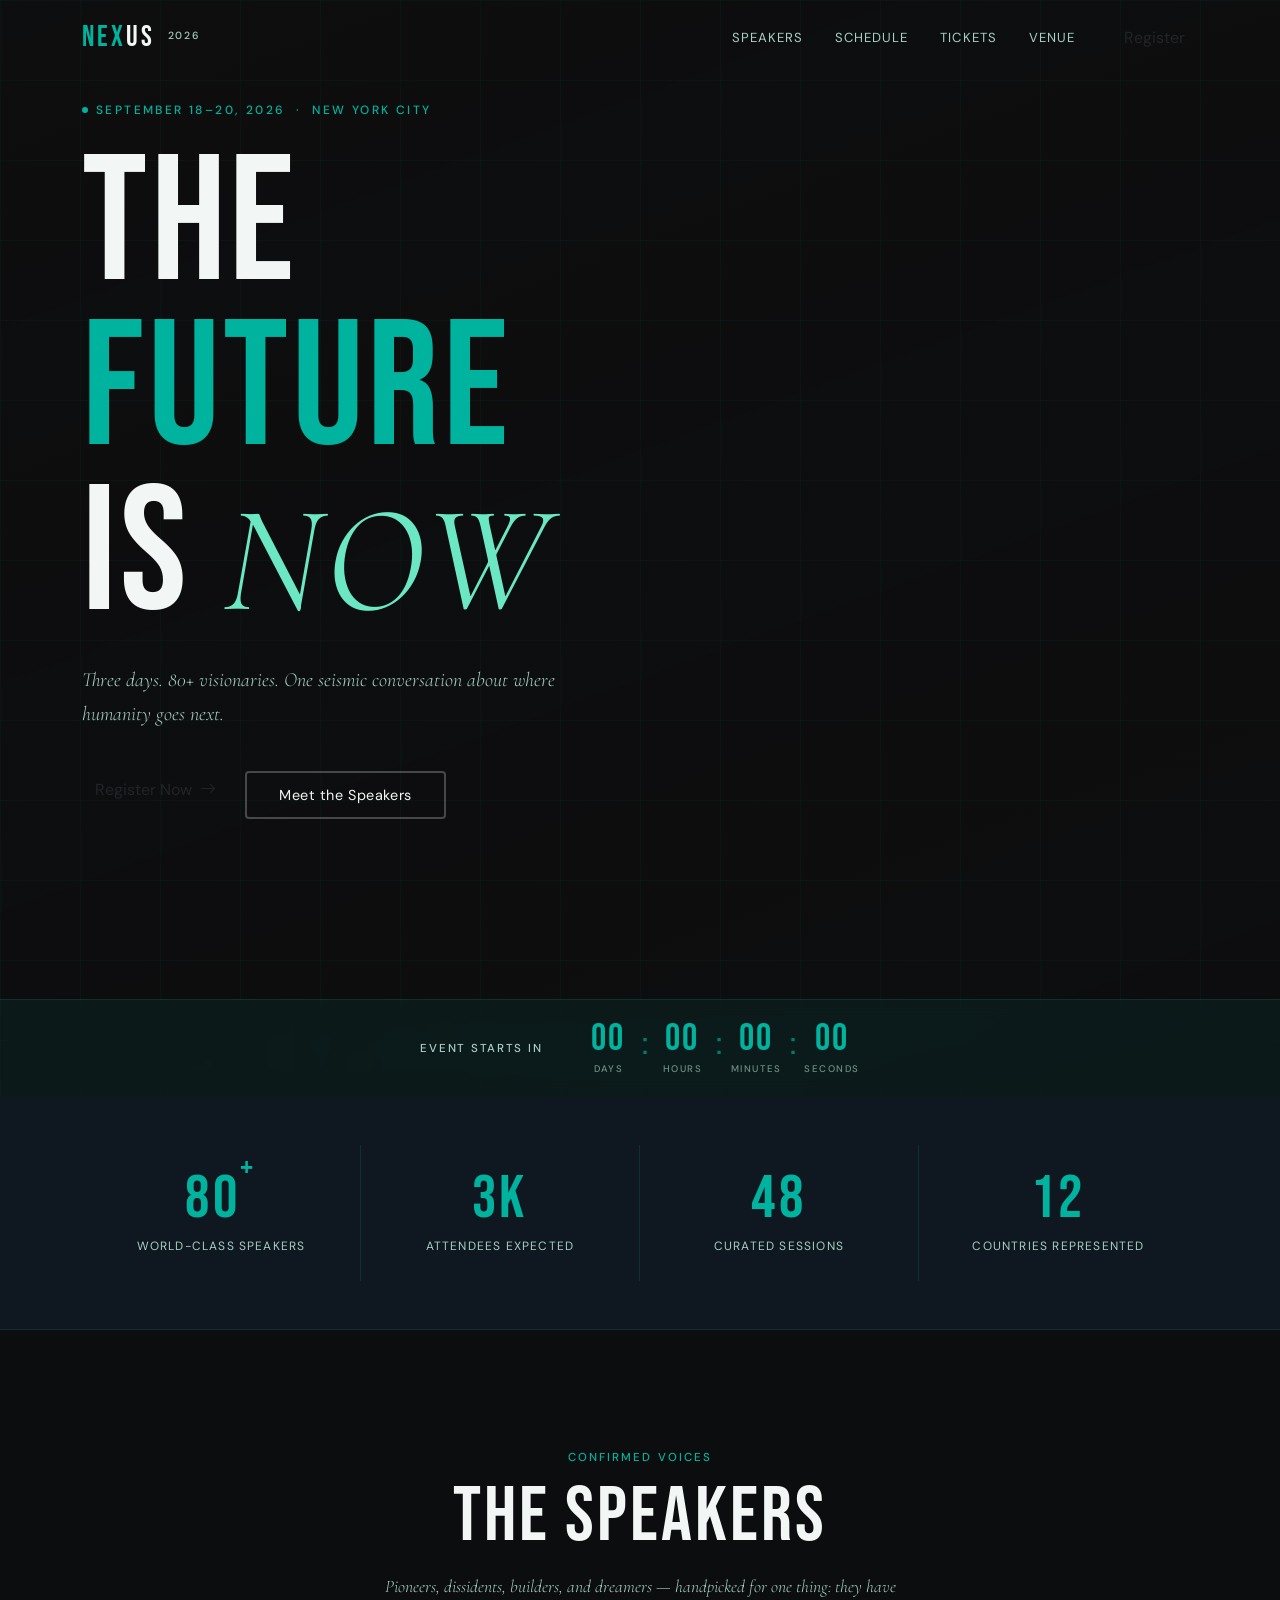
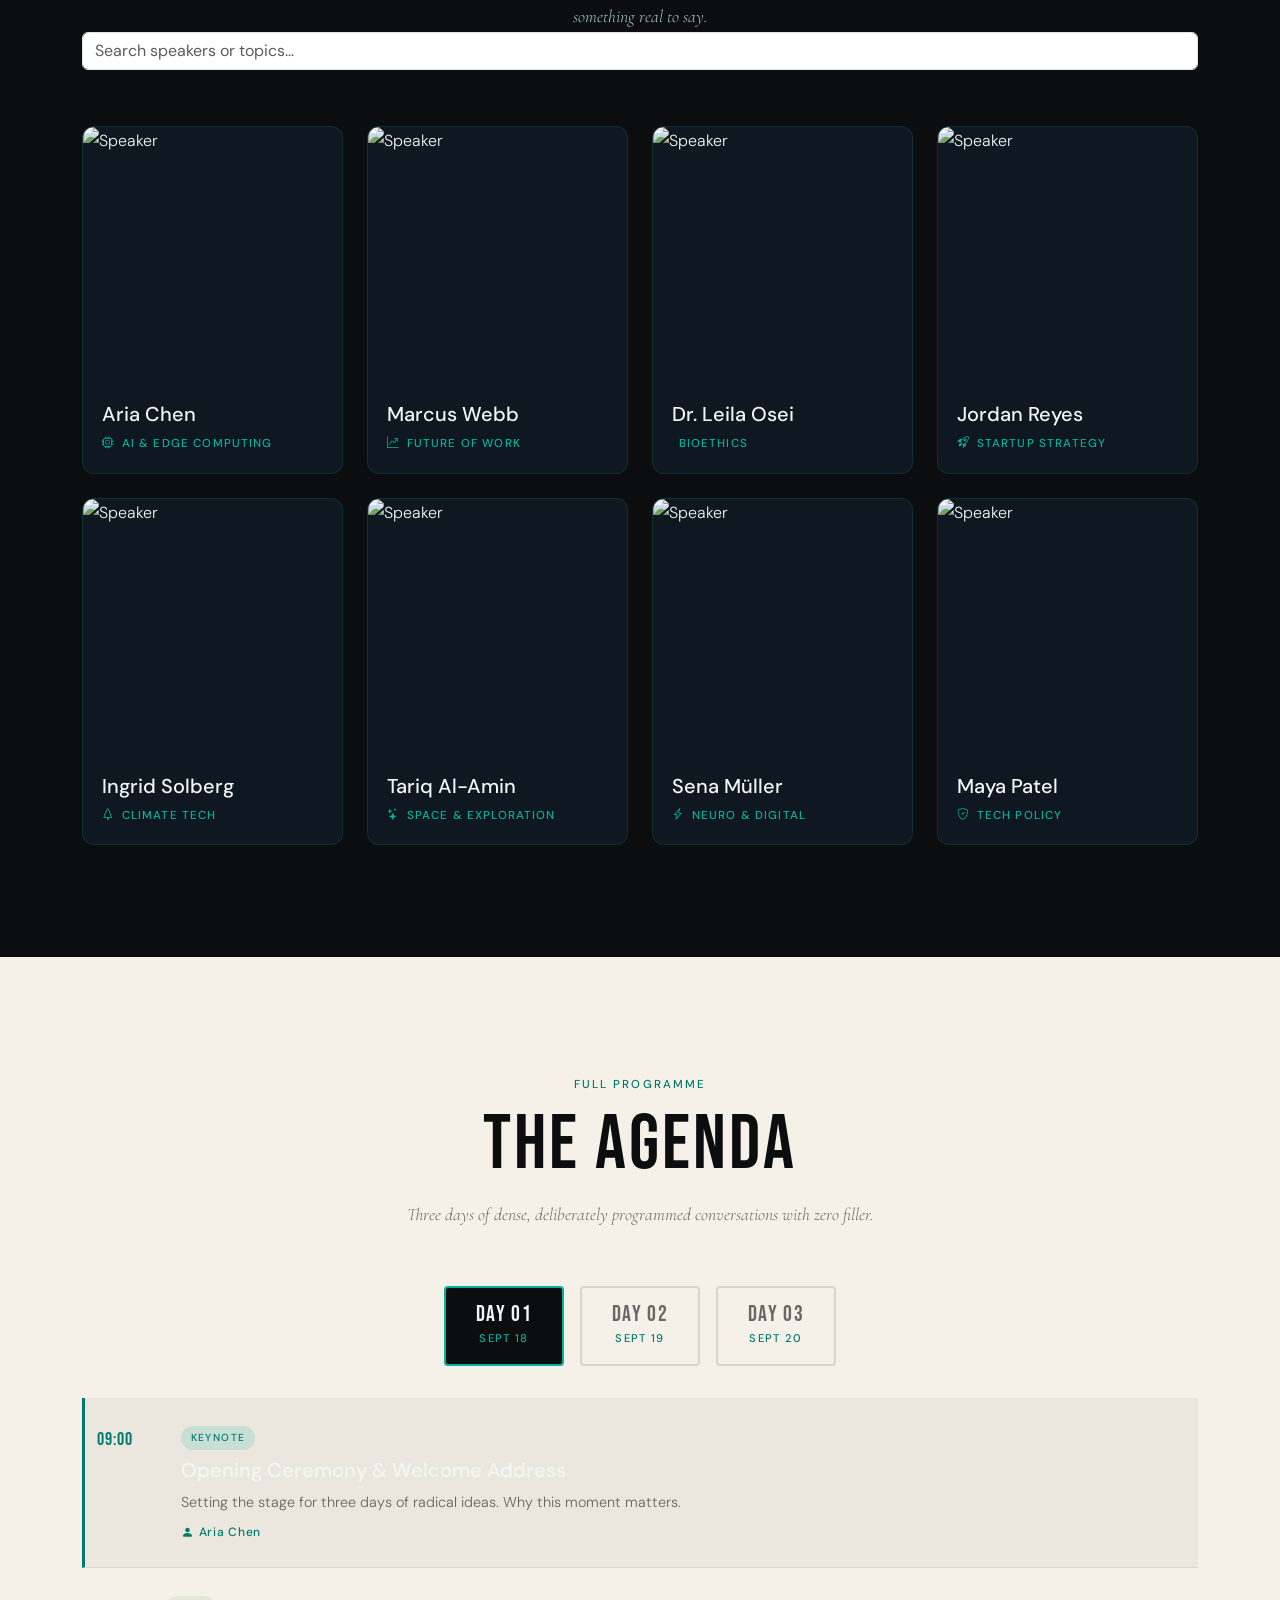
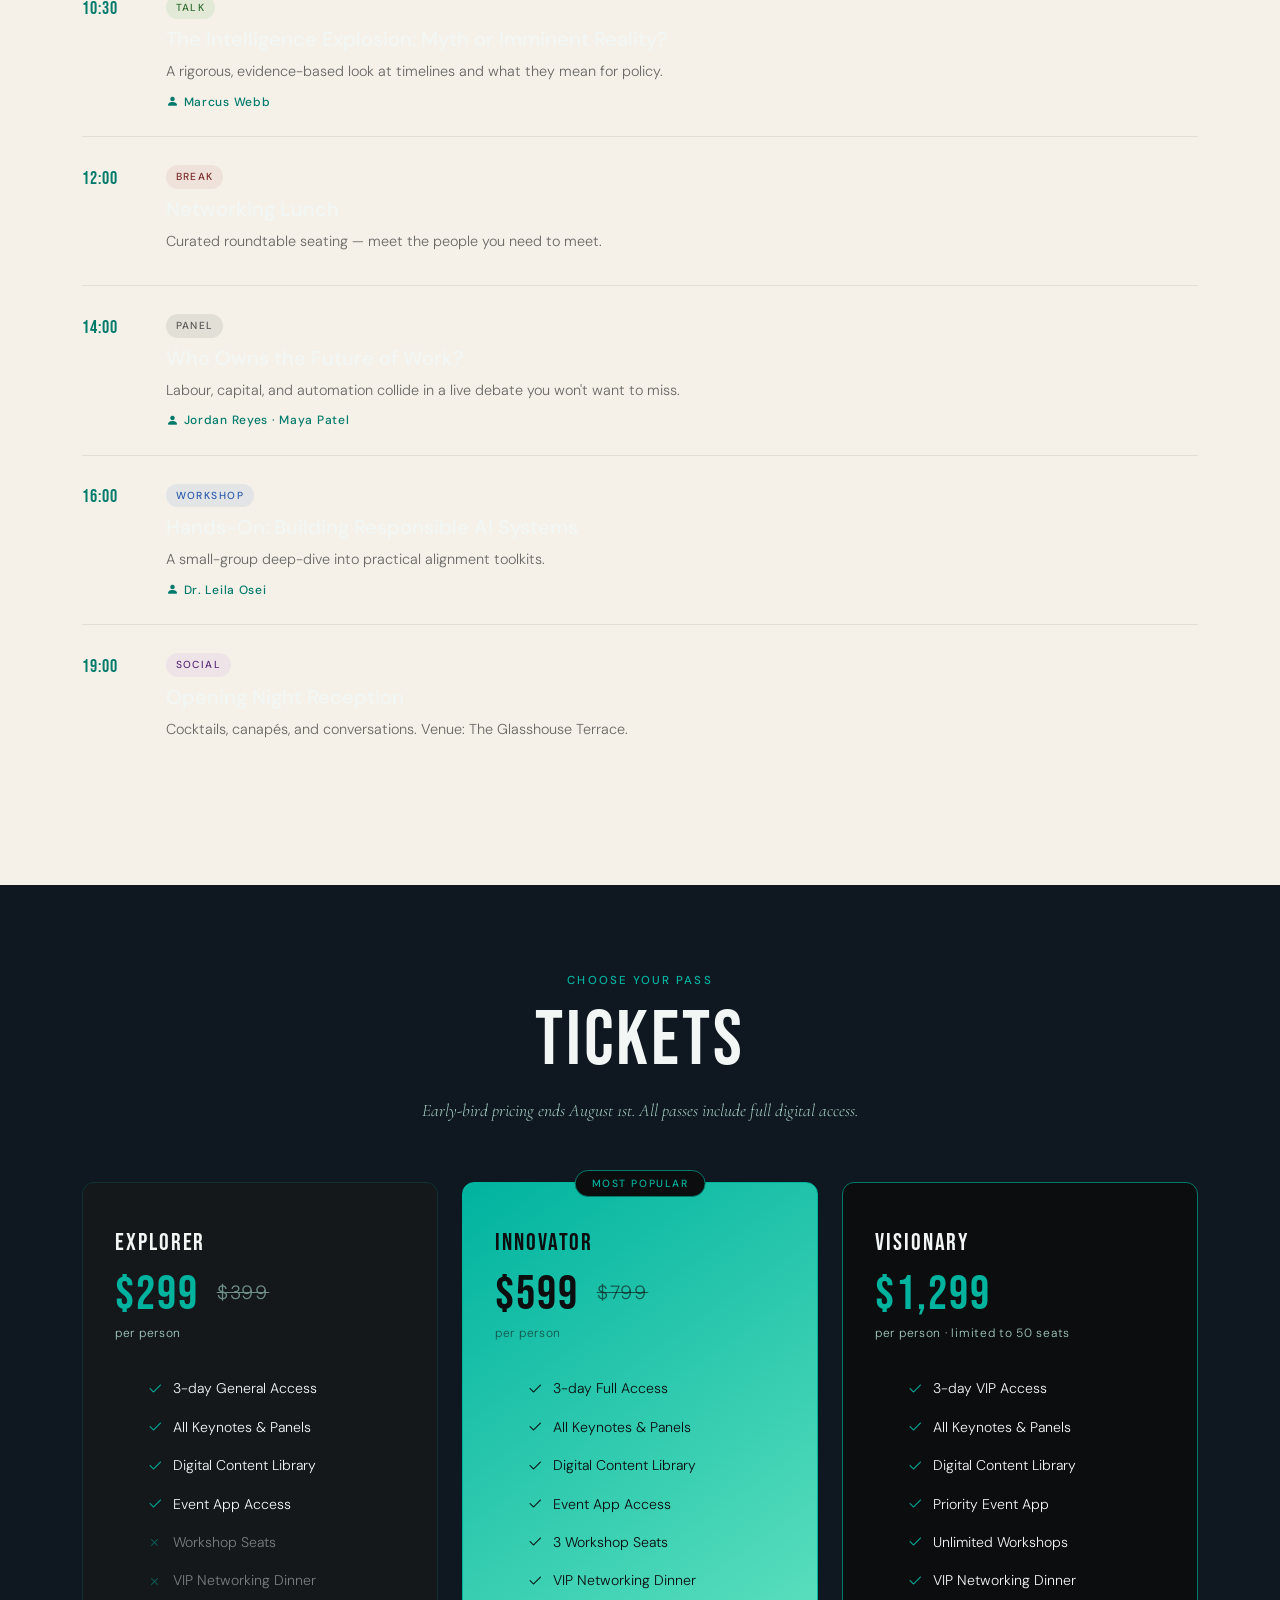
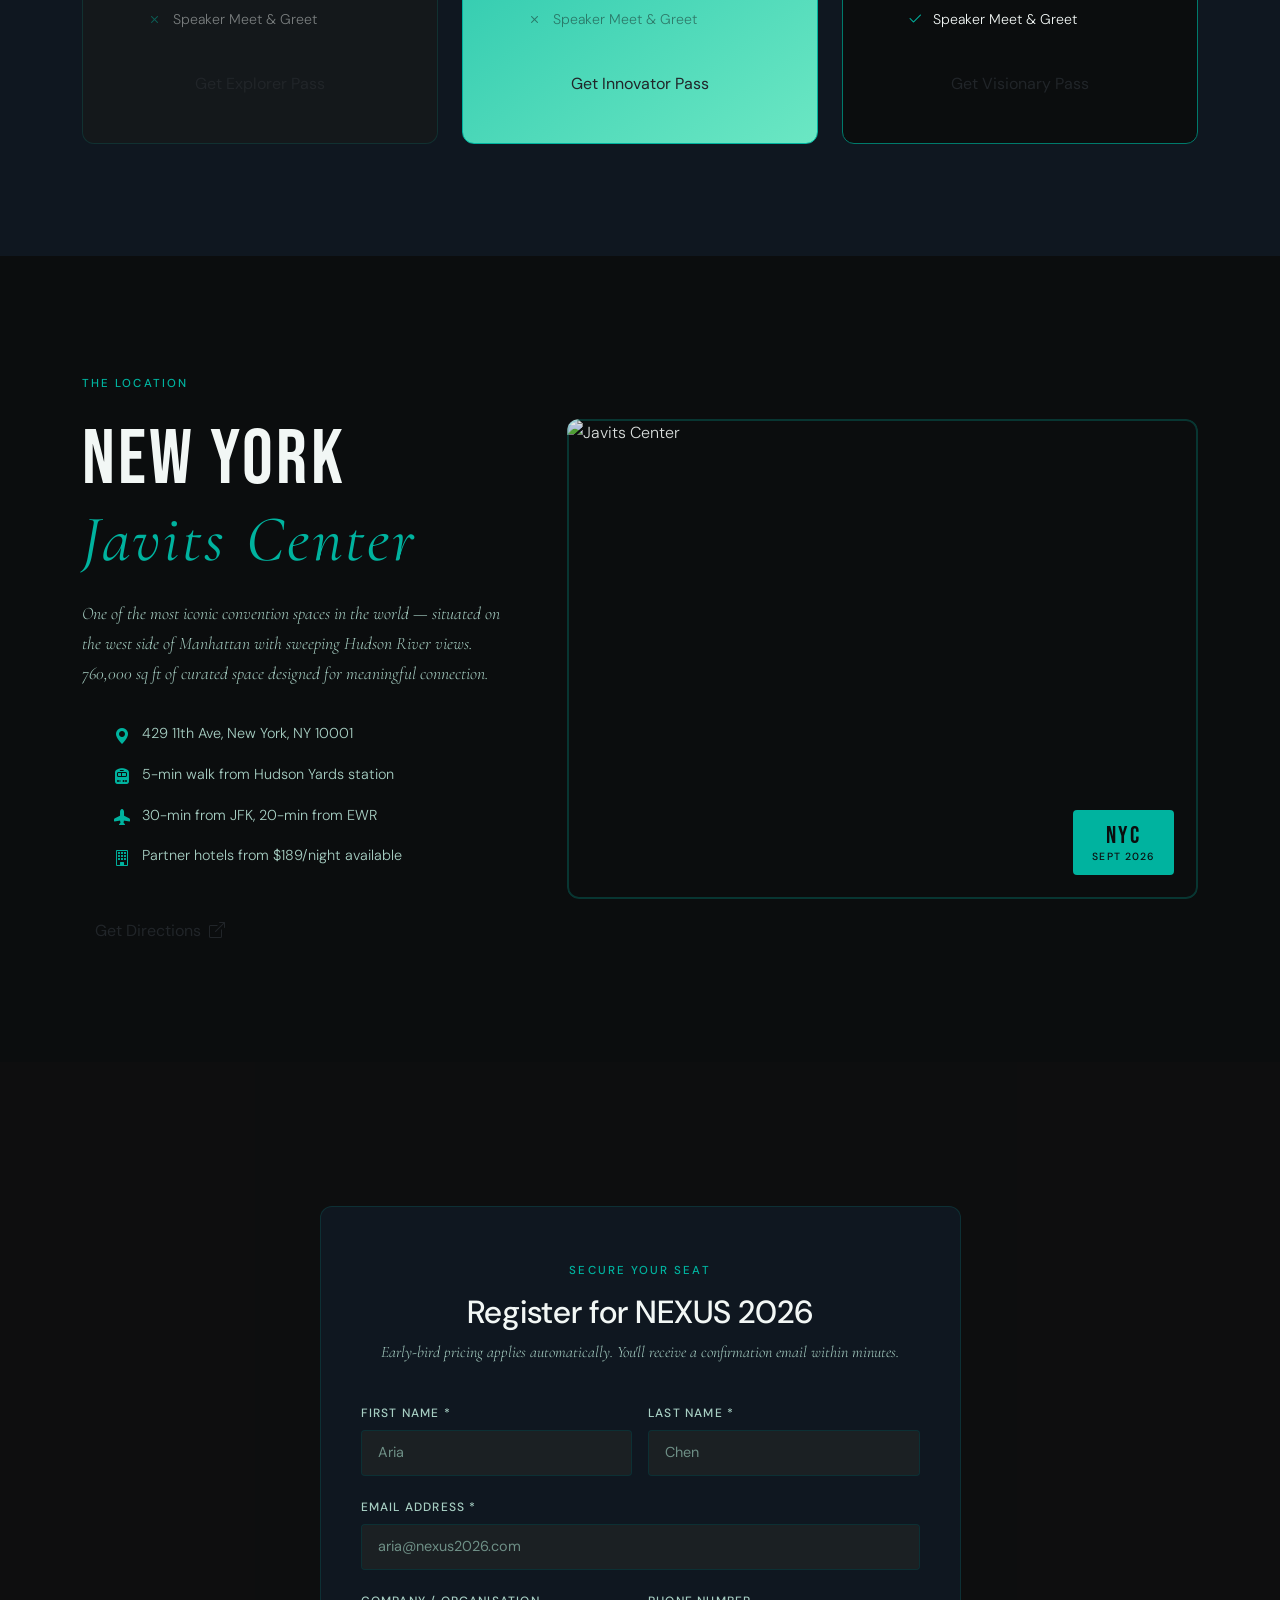
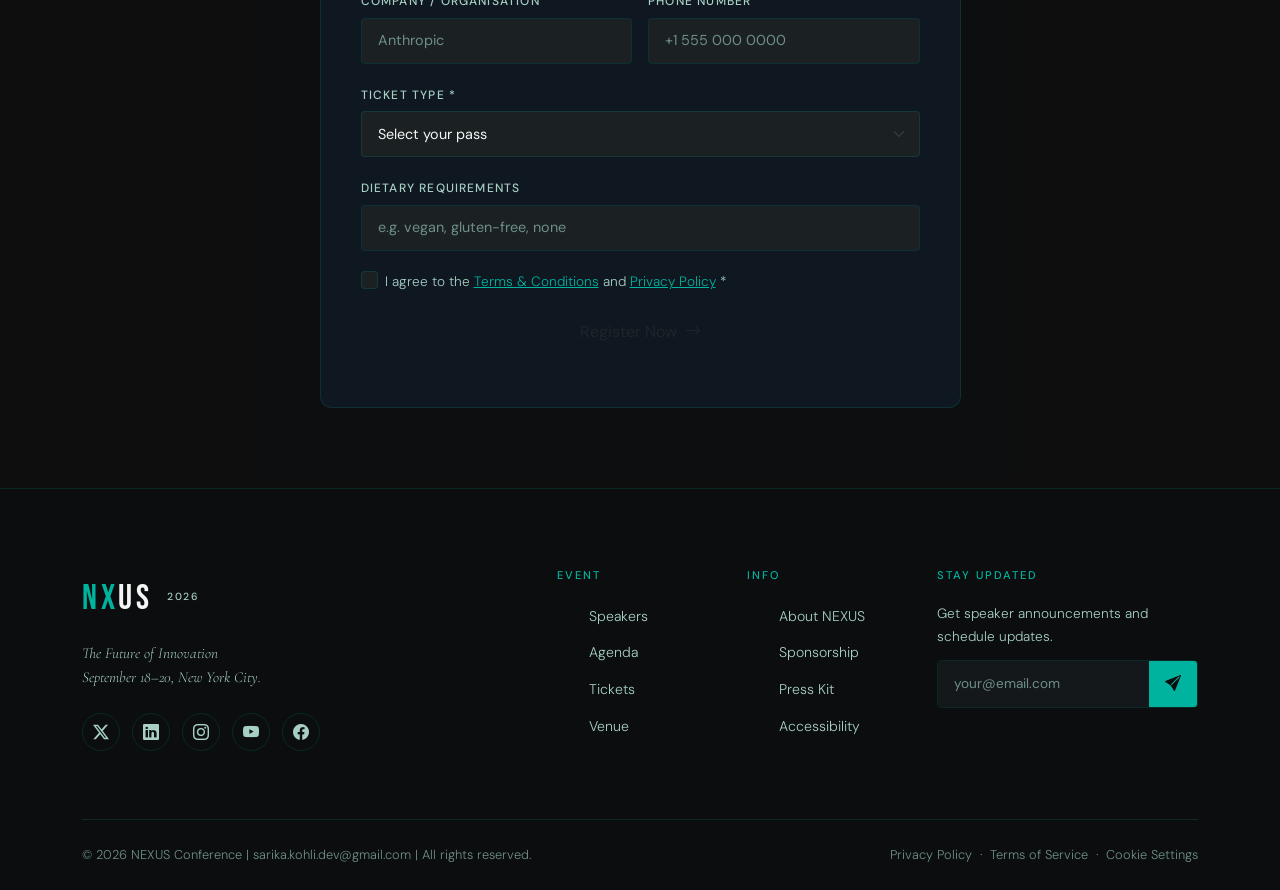
==== commit a802e81b: "Update index.html" ====
--- a/index.html
+++ b/index.html
@@ -4,149 +4,713 @@
   <meta charset="UTF-8" />
   <meta name="viewport" content="width=device-width, initial-scale=1.0" />
   <title>NEXUS 2026 — The Future of Innovation</title>
-  <meta name="description" content="NEXUS 2026 is a three-day conference on AI, climate, space and the future of work. Browse speakers, plan your agenda and register." />
-  <meta name="theme-color" content="#0B0D0E" />
-  <link rel="icon" href="favicon.svg" type="image/svg+xml" />
-  <link rel="preconnect" href="https://fonts.googleapis.com" />
-  <link rel="preconnect" href="https://fonts.gstatic.com" crossorigin />
+
+  <!-- Bootstrap 5 -->
   <link href="https://cdn.jsdelivr.net/npm/bootstrap@5.3.3/dist/css/bootstrap.min.css" rel="stylesheet" />
+  <!-- Bootstrap Icons -->
   <link href="https://cdn.jsdelivr.net/npm/bootstrap-icons@1.11.3/font/bootstrap-icons.min.css" rel="stylesheet" />
+  <!-- Google Fonts -->
   <link href="https://fonts.googleapis.com/css2?family=Bebas+Neue&family=Cormorant+Garamond:ital,wght@0,300;0,400;0,600;1,300;1,400&family=DM+Sans:wght@300;400;500&display=swap" rel="stylesheet" />
+  <!-- Custom CSS -->
   <link rel="stylesheet" href="styles.css" />
 </head>
-<body data-page="home">
-  <a class="skip-link" href="#main">Skip to main content</a>
-  <div id="site-header"></div>
-
-  <main id="main">
-    <!-- HERO -->
-    <section id="hero" class="hero-section">
-      <div class="hero-overlay"></div>
-      <div class="hero-grid-lines"></div>
-      <div class="container hero-content">
-        <div class="hero-tag"><span class="dot"></span> <span data-nx="dates">December 11–13, 2026</span> &nbsp;·&nbsp; <span data-nx="city">New York City</span></div>
-        <h1 class="hero-title">
-          <span class="title-line line-1">THE</span>
-          <span class="title-line line-2">FUTURE</span>
-          <span class="title-line line-3">IS <em>NOW</em></span>
-        </h1>
-        <p class="hero-sub">Three days. 80+ visionaries. One seismic conversation about where humanity goes next.</p>
-        <div class="hero-actions">
-          <a href="register.html" class="btn-accent">Register Now <i class="bi bi-arrow-right"></i></a>
-          <a href="speakers.html" class="btn-ghost">Meet the Speakers</a>
-        </div>
-      </div>
-
-      <div class="countdown-bar">
-        <div class="container">
-          <div class="countdown-inner">
-            <div class="countdown-label">Event starts in</div>
-            <div class="countdown-units" role="timer" aria-label="Countdown to the event">
-              <div class="c-unit"><span id="c-days">00</span><small>Days</small></div>
-              <div class="c-sep">:</div>
-              <div class="c-unit"><span id="c-hours">00</span><small>Hours</small></div>
-              <div class="c-sep">:</div>
-              <div class="c-unit"><span id="c-mins">00</span><small>Minutes</small></div>
-              <div class="c-sep">:</div>
-              <div class="c-unit"><span id="c-secs">00</span><small>Seconds</small></div>
-            </div>
-          </div>
-        </div>
-      </div>
-    </section>
-
-    <!-- STATS -->
-    <section class="stats-band" aria-label="Event at a glance">
+<body>
+  <a class="skip-link" href="#hero">Skip to main content</a>
+
+  <!-- ─── NAVIGATION ─────────────────────────────────────────────── -->
+  <nav id="mainNav" class="navbar navbar-expand-lg fixed-top" role="navigation">
+    <div class="container">
+      <a class="navbar-brand" href="#hero">
+        <span class="brand-nx">NEX</span><span class="brand-us">US</span>
+        <span class="brand-year">2026</span>
+      </a>
+     
+      <div class="collapse navbar-collapse" id="navMenu">
+        <ul class="navbar-nav ms-auto gap-lg-2">
+          <li class="nav-item"><a class="nav-link" href="#speakers">Speakers</a></li>
+          <li class="nav-item"><a class="nav-link" href="#schedule">Schedule</a></li>
+          <li class="nav-item"><a class="nav-link" href="#tickets">Tickets</a></li>
+          <li class="nav-item"><a class="nav-link" href="#venue">Venue</a></li>
+          <li class="nav-item ms-lg-3">
+            <a class="btn btn-gold-sm" href="#register">Register</a>
+          </li>
+        </ul>
+      </div>
+    </div>
+  </nav>
+
+  <!-- ─── HERO ───────────────────────────────────────────────────── -->
+  <section id="hero" class="hero-section">
+    <div class="hero-overlay"></div>
+    <div class="hero-grid-lines"></div>
+    <div class="container hero-content">
+      <div class="hero-tag"><span class="dot"></span> SEPTEMBER 18–20, 2026 &nbsp;·&nbsp; NEW YORK CITY</div>
+      <h1 class="hero-title">
+        <span class="title-line line-1">THE</span>
+        <span class="title-line line-2">FUTURE</span>
+        <span class="title-line line-3">IS <em>NOW</em></span>
+      </h1>
+      <p class="hero-sub">Three days. 80+ visionaries. One seismic conversation about where humanity goes next.</p>
+      <div class="hero-actions">
+        <a href="#register" class="btn btn-gold">Register Now <i class="bi bi-arrow-right ms-1"></i></a>
+        <a href="#speakers" class="btn btn-ghost">Meet the Speakers</a>
+      </div>
+    </div>
+    <!-- Countdown -->
+    <div class="countdown-bar">
       <div class="container">
-        <div class="row g-0 stats-row">
-          <div class="col-6 col-md-3 stat-item">
-            <span class="stat-num" data-count="80" data-suffix="+">80<sup>+</sup></span>
-            <span class="stat-label">World-class Speakers</span>
-          </div>
-          <div class="col-6 col-md-3 stat-item">
-            <span class="stat-num" data-count="3" data-suffix="K">3K</span>
-            <span class="stat-label">Attendees Expected</span>
-          </div>
-          <div class="col-6 col-md-3 stat-item">
-            <span class="stat-num" data-count="48">48</span>
-            <span class="stat-label">Curated Sessions</span>
-          </div>
-          <div class="col-6 col-md-3 stat-item">
-            <span class="stat-num" data-count="12">12</span>
-            <span class="stat-label">Countries Represented</span>
-          </div>
-        </div>
-      </div>
-    </section>
-
-    <!-- FEATURED SPEAKERS -->
-    <section class="section-speakers">
-      <div class="container">
-        <div class="section-header reveal">
-          <span class="section-tag">Confirmed Voices</span>
-          <h2 class="section-title">The Speakers</h2>
-          <p class="section-sub">Pioneers, dissidents, builders, and dreamers — handpicked for one thing: they have something real to say.</p>
-        </div>
-        <div class="row g-4 justify-content-center" id="featuredSpeakers"></div>
-        <div class="text-center mt-5">
-          <a href="speakers.html" class="btn-outline-accent">View all speakers <i class="bi bi-arrow-right"></i></a>
-        </div>
-      </div>
-    </section>
-
-    <!-- AGENDA HIGHLIGHTS -->
-    <section class="section-schedule">
-      <div class="container">
-        <div class="section-header light reveal">
-          <span class="section-tag">Full Programme</span>
-          <h2 class="section-title">Agenda Highlights</h2>
-          <p class="section-sub">One headline keynote every day, surrounded by panels, workshops and zero filler.</p>
-        </div>
-        <div class="row g-4" id="highlights"></div>
-        <div class="text-center mt-5">
-          <a href="schedule.html" class="btn-accent">Explore the full agenda</a>
-        </div>
-      </div>
-    </section>
-
-    <!-- VENUE TEASER -->
-    <section class="section-venue">
-      <div class="container">
-        <div class="row align-items-center g-5">
-          <div class="col-lg-5 reveal">
-            <span class="section-tag">The Location</span>
-            <h2 class="venue-title">New York<br /><em data-nx="venue">Javits Center</em></h2>
-            <p class="venue-desc">One of the most iconic convention spaces in the world, on Manhattan’s west side with sweeping Hudson River views. Designed for meaningful connection.</p>
-            <a href="venue.html" class="btn-accent mt-2">Venue &amp; travel info <i class="bi bi-arrow-right"></i></a>
-          </div>
-          <div class="col-lg-7 reveal">
-            <div class="venue-img-frame">
-              <img src="https://images.unsplash.com/photo-1582192730841-2a682d7375f9?w=900&q=80" alt="Exterior of the Javits Center in New York" loading="lazy" />
-              <div class="venue-badge">NYC<br /><small>Dec 2026</small></div>
-            </div>
-          </div>
-        </div>
-      </div>
-    </section>
-
-    <!-- CTA -->
-    <section class="cta-band">
-      <div class="container reveal">
-        <span class="section-tag">Secure Your Seat</span>
-        <h2 class="section-title">Be in the room</h2>
-        <p class="section-sub mb-4">Early-bird pricing ends <span data-nx="earlybird">November 20, 2026</span>.</p>
-        <div class="d-flex flex-wrap gap-3 justify-content-center">
-          <a href="register.html" class="btn-accent">Register Now</a>
-          <a href="tickets.html" class="btn-ghost">Compare passes</a>
-        </div>
-      </div>
-    </section>
-  </main>
-
-  <div id="site-footer"></div>
-
+        <div class="countdown-inner">
+          <div class="countdown-label">Event starts in</div>
+          <div class="countdown-units">
+            <div class="c-unit"><span id="c-days">00</span><small>Days</small></div>
+            <div class="c-sep">:</div>
+            <div class="c-unit"><span id="c-hours">00</span><small>Hours</small></div>
+            <div class="c-sep">:</div>
+            <div class="c-unit"><span id="c-mins">00</span><small>Minutes</small></div>
+            <div class="c-sep">:</div>
+            <div class="c-unit"><span id="c-secs">00</span><small>Seconds</small></div>
+          </div>
+        </div>
+      </div>
+    </div>
+  </section>
+
+  <!-- ─── STATS BAND ─────────────────────────────────────────────── -->
+  <section class="stats-band">
+    <div class="container">
+      <div class="row g-0 stats-row">
+        <div class="col-6 col-md-3 stat-item">
+          <span class="stat-num">80<sup>+</sup></span>
+          <span class="stat-label">World-class Speakers</span>
+        </div>
+        <div class="col-6 col-md-3 stat-item">
+          <span class="stat-num">3K</span>
+          <span class="stat-label">Attendees Expected</span>
+        </div>
+        <div class="col-6 col-md-3 stat-item">
+          <span class="stat-num">48</span>
+          <span class="stat-label">Curated Sessions</span>
+        </div>
+        <div class="col-6 col-md-3 stat-item">
+          <span class="stat-num">12</span>
+          <span class="stat-label">Countries Represented</span>
+        </div>
+      </div>
+    </div>
+  </section>
+
+  <!-- ─── SPEAKERS ───────────────────────────────────────────────── -->
+  <section id="speakers" class="section-speakers">
+    <div class="container">
+      <div class="section-header">
+        <span class="section-tag">Confirmed Voices</span>
+        <h2 class="section-title">The Speakers</h2>
+        <p class="section-sub">Pioneers, dissidents, builders, and dreamers — handpicked for one thing: they have something real to say.</p>
+        <div class="speaker-search">
+          <input id="speakerSearch" class="form-control" placeholder="Search speakers or topics..." aria-label="Search speakers" />
+        </div>
+      </div>
+      <div class="row g-4 justify-content-center">
+
+        <!-- Speaker Cards -->
+        <div class="col-6 col-md-4 col-lg-3">
+          <div class="speaker-card">
+            <div class="speaker-img-wrap">
+              <img src="https://i.pravatar.cc/300?img=47" alt="Speaker" />
+              <div class="speaker-hover">
+                <p class="speaker-bio">Former CTO of a Fortune 100 company, now building the future of decentralized AI at the edge.</p>
+                <div class="speaker-socials">
+                  <a href="#"><i class="bi bi-twitter-x"></i></a>
+                  <a href="#"><i class="bi bi-linkedin"></i></a>
+                </div>
+              </div>
+            </div>
+            <div class="speaker-info">
+              <h5>Aria Chen</h5>
+              <span class="speaker-topic"><i class="bi bi-cpu"></i> AI & Edge Computing</span>
+            </div>
+          </div>
+        </div>
+
+        <div class="col-6 col-md-4 col-lg-3">
+          <div class="speaker-card">
+            <div class="speaker-img-wrap">
+              <img src="https://i.pravatar.cc/300?img=12" alt="Speaker" />
+              <div class="speaker-hover">
+                <p class="speaker-bio">Author of "Post-Human Economics" and advisor to three central banks on the impact of AI on labour markets.</p>
+                <div class="speaker-socials">
+                  <a href="#"><i class="bi bi-twitter-x"></i></a>
+                  <a href="#"><i class="bi bi-linkedin"></i></a>
+                </div>
+              </div>
+            </div>
+            <div class="speaker-info">
+              <h5>Marcus Webb</h5>
+              <span class="speaker-topic"><i class="bi bi-graph-up-arrow"></i> Future of Work</span>
+            </div>
+          </div>
+        </div>
+
+        <div class="col-6 col-md-4 col-lg-3">
+          <div class="speaker-card">
+            <div class="speaker-img-wrap">
+              <img src="https://i.pravatar.cc/300?img=29" alt="Speaker" />
+              <div class="speaker-hover">
+                <p class="speaker-bio">Bioethicist and genetic privacy advocate. Named one of Time's 100 most influential people three years running.</p>
+                <div class="speaker-socials">
+                  <a href="#"><i class="bi bi-twitter-x"></i></a>
+                  <a href="#"><i class="bi bi-linkedin"></i></a>
+                </div>
+              </div>
+            </div>
+            <div class="speaker-info">
+              <h5>Dr. Leila Osei</h5>
+              <span class="speaker-topic"><i class="bi bi-dna"></i> Bioethics</span>
+            </div>
+          </div>
+        </div>
+
+        <div class="col-6 col-md-4 col-lg-3">
+          <div class="speaker-card">
+            <div class="speaker-img-wrap">
+              <img src="https://i.pravatar.cc/300?img=8" alt="Speaker" />
+              <div class="speaker-hover">
+                <p class="speaker-bio">Architect of three billion-dollar platforms. Now focused on responsible scaling and the ethics of growth-at-all-costs.</p>
+                <div class="speaker-socials">
+                  <a href="#"><i class="bi bi-twitter-x"></i></a>
+                  <a href="#"><i class="bi bi-linkedin"></i></a>
+                </div>
+              </div>
+            </div>
+            <div class="speaker-info">
+              <h5>Jordan Reyes</h5>
+              <span class="speaker-topic"><i class="bi bi-rocket-takeoff"></i> Startup Strategy</span>
+            </div>
+          </div>
+        </div>
+
+        <div class="col-6 col-md-4 col-lg-3">
+          <div class="speaker-card">
+            <div class="speaker-img-wrap">
+              <img src="https://i.pravatar.cc/300?img=39" alt="Speaker" />
+              <div class="speaker-hover">
+                <p class="speaker-bio">Climate tech founder whose carbon-capture network has sequestered more CO₂ than any private initiative in history.</p>
+                <div class="speaker-socials">
+                  <a href="#"><i class="bi bi-twitter-x"></i></a>
+                  <a href="#"><i class="bi bi-linkedin"></i></a>
+                </div>
+              </div>
+            </div>
+            <div class="speaker-info">
+              <h5>Ingrid Solberg</h5>
+              <span class="speaker-topic"><i class="bi bi-tree"></i> Climate Tech</span>
+            </div>
+          </div>
+        </div>
+
+        <div class="col-6 col-md-4 col-lg-3">
+          <div class="speaker-card">
+            <div class="speaker-img-wrap">
+              <img src="https://i.pravatar.cc/300?img=15" alt="Speaker" />
+              <div class="speaker-hover">
+                <p class="speaker-bio">NASA veteran and private space architect. Currently designing the first commercial lunar habitat module.</p>
+                <div class="speaker-socials">
+                  <a href="#"><i class="bi bi-twitter-x"></i></a>
+                  <a href="#"><i class="bi bi-linkedin"></i></a>
+                </div>
+              </div>
+            </div>
+            <div class="speaker-info">
+              <h5>Tariq Al-Amin</h5>
+              <span class="speaker-topic"><i class="bi bi-stars"></i> Space & Exploration</span>
+            </div>
+          </div>
+        </div>
+
+        <div class="col-6 col-md-4 col-lg-3">
+          <div class="speaker-card">
+            <div class="speaker-img-wrap">
+              <img src="https://i.pravatar.cc/300?img=56" alt="Speaker" />
+              <div class="speaker-hover">
+                <p class="speaker-bio">Renowned futurist and author of "Rewired" — mapping the neurological impact of living inside always-on digital systems.</p>
+                <div class="speaker-socials">
+                  <a href="#"><i class="bi bi-twitter-x"></i></a>
+                  <a href="#"><i class="bi bi-linkedin"></i></a>
+                </div>
+              </div>
+            </div>
+            <div class="speaker-info">
+              <h5>Sena Müller</h5>
+              <span class="speaker-topic"><i class="bi bi-lightning-charge"></i> Neuro & Digital</span>
+            </div>
+          </div>
+        </div>
+
+        <div class="col-6 col-md-4 col-lg-3">
+          <div class="speaker-card">
+            <div class="speaker-img-wrap">
+              <img src="https://i.pravatar.cc/300?img=33" alt="Speaker" />
+              <div class="speaker-hover">
+                <p class="speaker-bio">Policy architect behind landmark digital sovereignty laws in the EU — now advising governments across Southeast Asia.</p>
+                <div class="speaker-socials">
+                  <a href="#"><i class="bi bi-twitter-x"></i></a>
+                  <a href="#"><i class="bi bi-linkedin"></i></a>
+                </div>
+              </div>
+            </div>
+            <div class="speaker-info">
+              <h5>Maya Patel</h5>
+              <span class="speaker-topic"><i class="bi bi-shield-check"></i> Tech Policy</span>
+            </div>
+          </div>
+        </div>
+
+      </div>
+    </div>
+  </section>
+
+  <!-- ─── SCHEDULE ───────────────────────────────────────────────── -->
+  <section id="schedule" class="section-schedule">
+    <div class="container">
+      <div class="section-header light">
+        <span class="section-tag">Full Programme</span>
+        <h2 class="section-title">The Agenda</h2>
+        <p class="section-sub">Three days of dense, deliberately programmed conversations with zero filler.</p>
+      </div>
+
+      <!-- Day Tabs -->
+      <ul class="nav schedule-tabs justify-content-center" id="scheduleTabs" role="tablist">
+        <li class="nav-item" role="presentation">
+          <button class="sched-tab active" id="d1-tab" data-bs-toggle="tab" data-bs-target="#day1" type="button" role="tab">
+            <span class="tab-day">Day 01</span>
+            <span class="tab-date">Sept 18</span>
+          </button>
+        </li>
+        <li class="nav-item" role="presentation">
+          <button class="sched-tab" id="d2-tab" data-bs-toggle="tab" data-bs-target="#day2" type="button" role="tab">
+            <span class="tab-day">Day 02</span>
+            <span class="tab-date">Sept 19</span>
+          </button>
+        </li>
+        <li class="nav-item" role="presentation">
+          <button class="sched-tab" id="d3-tab" data-bs-toggle="tab" data-bs-target="#day3" type="button" role="tab">
+            <span class="tab-day">Day 03</span>
+            <span class="tab-date">Sept 20</span>
+          </button>
+        </li>
+      </ul>
+
+      <div class="tab-content" id="scheduleTabContent">
+        <!-- Day 1 -->
+        <div class="tab-pane fade show active" id="day1" role="tabpanel">
+          <div class="schedule-list">
+            <div class="sched-item featured">
+              <div class="sched-time">09:00</div>
+              <div class="sched-body">
+                <span class="sched-type keynote">Keynote</span>
+                <h5>Opening Ceremony & Welcome Address</h5>
+                <p>Setting the stage for three days of radical ideas. Why this moment matters.</p>
+                <span class="sched-speaker"><i class="bi bi-person-fill"></i> Aria Chen</span>
+              </div>
+            </div>
+            <div class="sched-item">
+              <div class="sched-time">10:30</div>
+              <div class="sched-body">
+                <span class="sched-type talk">Talk</span>
+                <h5>The Intelligence Explosion: Myth or Imminent Reality?</h5>
+                <p>A rigorous, evidence-based look at timelines and what they mean for policy.</p>
+                <span class="sched-speaker"><i class="bi bi-person-fill"></i> Marcus Webb</span>
+              </div>
+            </div>
+            <div class="sched-item">
+              <div class="sched-time">12:00</div>
+              <div class="sched-body">
+                <span class="sched-type break">Break</span>
+                <h5>Networking Lunch</h5>
+                <p>Curated roundtable seating — meet the people you need to meet.</p>
+              </div>
+            </div>
+            <div class="sched-item">
+              <div class="sched-time">14:00</div>
+              <div class="sched-body">
+                <span class="sched-type panel">Panel</span>
+                <h5>Who Owns the Future of Work?</h5>
+                <p>Labour, capital, and automation collide in a live debate you won't want to miss.</p>
+                <span class="sched-speaker"><i class="bi bi-person-fill"></i> Jordan Reyes · Maya Patel</span>
+              </div>
+            </div>
+            <div class="sched-item">
+              <div class="sched-time">16:00</div>
+              <div class="sched-body">
+                <span class="sched-type workshop">Workshop</span>
+                <h5>Hands-On: Building Responsible AI Systems</h5>
+                <p>A small-group deep-dive into practical alignment toolkits.</p>
+                <span class="sched-speaker"><i class="bi bi-person-fill"></i> Dr. Leila Osei</span>
+              </div>
+            </div>
+            <div class="sched-item">
+              <div class="sched-time">19:00</div>
+              <div class="sched-body">
+                <span class="sched-type social">Social</span>
+                <h5>Opening Night Reception</h5>
+                <p>Cocktails, canapés, and conversations. Venue: The Glasshouse Terrace.</p>
+              </div>
+            </div>
+          </div>
+        </div>
+
+        <!-- Day 2 -->
+        <div class="tab-pane fade" id="day2" role="tabpanel">
+          <div class="schedule-list">
+            <div class="sched-item featured">
+              <div class="sched-time">09:00</div>
+              <div class="sched-body">
+                <span class="sched-type keynote">Keynote</span>
+                <h5>The New Physics of Progress: Climate, Biology & the Age of Engineering Life</h5>
+                <p>Why this decade is the most consequential in the history of the life sciences.</p>
+                <span class="sched-speaker"><i class="bi bi-person-fill"></i> Ingrid Solberg</span>
+              </div>
+            </div>
+            <div class="sched-item">
+              <div class="sched-time">10:45</div>
+              <div class="sched-body">
+                <span class="sched-type talk">Talk</span>
+                <h5>Lunar Commerce: The $4 Trillion Economy Above Our Heads</h5>
+                <p>From helium-3 to tourism — mapping the actual business models of space.</p>
+                <span class="sched-speaker"><i class="bi bi-person-fill"></i> Tariq Al-Amin</span>
+              </div>
+            </div>
+            <div class="sched-item">
+              <div class="sched-time">12:00</div>
+              <div class="sched-body">
+                <span class="sched-type break">Break</span>
+                <h5>Lunch & Innovation Expo</h5>
+                <p>Explore 30+ demo booths from cutting-edge startups and research labs.</p>
+              </div>
+            </div>
+            <div class="sched-item">
+              <div class="sched-time">14:00</div>
+              <div class="sched-body">
+                <span class="sched-type panel">Panel</span>
+                <h5>Privacy, Sovereignty, and the Global Data Wars</h5>
+                <p>The regulators, the rebels, and the reality of governing the internet.</p>
+                <span class="sched-speaker"><i class="bi bi-person-fill"></i> Maya Patel · Marcus Webb</span>
+              </div>
+            </div>
+            <div class="sched-item">
+              <div class="sched-time">16:30</div>
+              <div class="sched-body">
+                <span class="sched-type workshop">Workshop</span>
+                <h5>Fireside: Building for Billions Without Breaking the World</h5>
+                <p>An intimate conversation with Jordan Reyes — Q&A open to all ticket holders.</p>
+                <span class="sched-speaker"><i class="bi bi-person-fill"></i> Jordan Reyes</span>
+              </div>
+            </div>
+          </div>
+        </div>
+
+        <!-- Day 3 -->
+        <div class="tab-pane fade" id="day3" role="tabpanel">
+          <div class="schedule-list">
+            <div class="sched-item featured">
+              <div class="sched-time">09:00</div>
+              <div class="sched-body">
+                <span class="sched-type keynote">Keynote</span>
+                <h5>Rewired: The Human Brain in the Age of Infinite Distraction</h5>
+                <p>New neuroscience on attention, cognition, and what digital life is doing to us.</p>
+                <span class="sched-speaker"><i class="bi bi-person-fill"></i> Sena Müller</span>
+              </div>
+            </div>
+            <div class="sched-item">
+              <div class="sched-time">11:00</div>
+              <div class="sched-body">
+                <span class="sched-type panel">Panel</span>
+                <h5>The Ethics Roundtable: When Does Innovation Become Irresponsible?</h5>
+                <p>All eight featured speakers share a stage for one final, unscripted conversation.</p>
+                <span class="sched-speaker"><i class="bi bi-person-fill"></i> All Speakers</span>
+              </div>
+            </div>
+            <div class="sched-item">
+              <div class="sched-time">13:00</div>
+              <div class="sched-body">
+                <span class="sched-type break">Break</span>
+                <h5>Farewell Lunch & Certificate Ceremony</h5>
+                <p>Collect your NEXUS credentials and connect with the community one last time.</p>
+              </div>
+            </div>
+            <div class="sched-item featured">
+              <div class="sched-time">15:00</div>
+              <div class="sched-body">
+                <span class="sched-type keynote">Closing</span>
+                <h5>A Letter to the Future — Closing Ceremony</h5>
+                <p>A collaborative, live manifesto written by the audience and speakers together.</p>
+                <span class="sched-speaker"><i class="bi bi-person-fill"></i> All Speakers</span>
+              </div>
+            </div>
+          </div>
+        </div>
+      </div>
+    </div>
+  </section>
+
+  <!-- ─── TICKETS ─────────────────────────────────────────────────── -->
+  <section id="tickets" class="section-tickets">
+    <div class="container">
+      <div class="section-header">
+        <span class="section-tag">Choose Your Pass</span>
+        <h2 class="section-title">Tickets</h2>
+        <p class="section-sub">Early-bird pricing ends August 1st. All passes include full digital access.</p>
+      </div>
+      <div class="row g-4 justify-content-center align-items-stretch">
+
+        <div class="col-md-6 col-lg-4">
+          <div class="ticket-card">
+            <div class="ticket-tier">Explorer</div>
+            <div class="ticket-price">$299 <span class="was">$399</span></div>
+            <div class="ticket-period">per person</div>
+            <ul class="ticket-perks">
+              <li><i class="bi bi-check2"></i> 3-day General Access</li>
+              <li><i class="bi bi-check2"></i> All Keynotes & Panels</li>
+              <li><i class="bi bi-check2"></i> Digital Content Library</li>
+              <li><i class="bi bi-check2"></i> Event App Access</li>
+              <li class="faded"><i class="bi bi-x"></i> Workshop Seats</li>
+              <li class="faded"><i class="bi bi-x"></i> VIP Networking Dinner</li>
+              <li class="faded"><i class="bi bi-x"></i> Speaker Meet & Greet</li>
+            </ul>
+            <a href="#register" class="btn btn-outline-gold w-100">Get Explorer Pass</a>
+          </div>
+        </div>
+
+        <div class="col-md-6 col-lg-4">
+          <div class="ticket-card featured">
+            <div class="ticket-badge">Most Popular</div>
+            <div class="ticket-tier">Innovator</div>
+            <div class="ticket-price">$599 <span class="was">$799</span></div>
+            <div class="ticket-period">per person</div>
+            <ul class="ticket-perks">
+              <li><i class="bi bi-check2"></i> 3-day Full Access</li>
+              <li><i class="bi bi-check2"></i> All Keynotes & Panels</li>
+              <li><i class="bi bi-check2"></i> Digital Content Library</li>
+              <li><i class="bi bi-check2"></i> Event App Access</li>
+              <li><i class="bi bi-check2"></i> 3 Workshop Seats</li>
+              <li><i class="bi bi-check2"></i> VIP Networking Dinner</li>
+              <li class="faded"><i class="bi bi-x"></i> Speaker Meet & Greet</li>
+            </ul>
+            <a href="#register" class="btn btn-gold w-100">Get Innovator Pass</a>
+          </div>
+        </div>
+
+        <div class="col-md-6 col-lg-4">
+          <div class="ticket-card dark">
+            <div class="ticket-tier">Visionary</div>
+            <div class="ticket-price">$1,299</div>
+            <div class="ticket-period">per person · limited to 50 seats</div>
+            <ul class="ticket-perks">
+              <li><i class="bi bi-check2"></i> 3-day VIP Access</li>
+              <li><i class="bi bi-check2"></i> All Keynotes & Panels</li>
+              <li><i class="bi bi-check2"></i> Digital Content Library</li>
+              <li><i class="bi bi-check2"></i> Priority Event App</li>
+              <li><i class="bi bi-check2"></i> Unlimited Workshops</li>
+              <li><i class="bi bi-check2"></i> VIP Networking Dinner</li>
+              <li><i class="bi bi-check2"></i> Speaker Meet & Greet</li>
+            </ul>
+            <a href="#register" class="btn btn-outline-gold w-100">Get Visionary Pass</a>
+          </div>
+        </div>
+
+      </div>
+    </div>
+  </section>
+
+  <!-- ─── VENUE ───────────────────────────────────────────────────── -->
+  <section id="venue" class="section-venue">
+    <div class="container">
+      <div class="row align-items-center g-5">
+        <div class="col-lg-5">
+          <span class="section-tag">The Location</span>
+          <h2 class="venue-title">New York<br/><em>Javits Center</em></h2>
+          <p class="venue-desc">One of the most iconic convention spaces in the world — situated on the west side of Manhattan with sweeping Hudson River views. 760,000 sq ft of curated space designed for meaningful connection.</p>
+          <ul class="venue-details">
+            <li><i class="bi bi-geo-alt-fill"></i> 429 11th Ave, New York, NY 10001</li>
+            <li><i class="bi bi-train-front-fill"></i> 5-min walk from Hudson Yards station</li>
+            <li><i class="bi bi-airplane-fill"></i> 30-min from JFK, 20-min from EWR</li>
+            <li><i class="bi bi-building"></i> Partner hotels from $189/night available</li>
+          </ul>
+          <a href="https://maps.google.com" target="_blank" class="btn btn-gold mt-2">Get Directions <i class="bi bi-box-arrow-up-right ms-1"></i></a>
+        </div>
+        <div class="col-lg-7">
+          <div class="venue-img-frame">
+            <img src="https://images.unsplash.com/photo-1582192730841-2a682d7375f9?w=900&q=80" alt="Javits Center" />
+            <div class="venue-badge">NYC<br/><small>Sept 2026</small></div>
+          </div>
+        </div>
+      </div>
+    </div>
+  </section>
+
+  <!-- ─── REGISTER ────────────────────────────────────────────────── -->
+  <section id="register" class="section-register">
+    <div class="register-overlay"></div>
+    <div class="container position-relative">
+      <div class="row justify-content-center">
+        <div class="col-lg-7">
+          <div class="register-card">
+            <div class="register-header">
+              <span class="section-tag">Secure Your Seat</span>
+              <h2>Register for NEXUS 2026</h2>
+              <p>Early-bird pricing applies automatically. You'll receive a confirmation email within minutes.</p>
+            </div>
+            <form id="registerForm" novalidate>
+              <div class="row g-3">
+                <div class="col-sm-6">
+                  <label class="form-label" for="firstName">First Name *</label>
+                  <input type="text" class="form-control nx-input" id="firstName" placeholder="Aria" required />
+                  <div class="invalid-feedback">Please enter your first name.</div>
+                </div>
+                <div class="col-sm-6">
+                  <label class="form-label" for="lastName">Last Name *</label>
+                  <input type="text" class="form-control nx-input" id="lastName" placeholder="Chen" required />
+                  <div class="invalid-feedback">Please enter your last name.</div>
+                </div>
+                <div class="col-12">
+                  <label class="form-label" for="email">Email Address *</label>
+                  <input type="email" class="form-control nx-input" id="email" placeholder="aria@nexus2026.com" required />
+                  <div class="invalid-feedback">Please enter a valid email address.</div>
+                </div>
+                <div class="col-sm-6">
+                  <label class="form-label" for="company">Company / Organisation</label>
+                  <input type="text" class="form-control nx-input" id="company" placeholder="Anthropic" />
+                </div>
+                <div class="col-sm-6">
+                  <label class="form-label" for="phone">Phone Number</label>
+                  <input type="tel" class="form-control nx-input" id="phone" placeholder="+1 555 000 0000" />
+                </div>
+                <div class="col-12">
+                  <label class="form-label" for="ticketType">Ticket Type *</label>
+                  <select class="form-select nx-input" id="ticketType" required>
+                    <option value="" disabled selected>Select your pass</option>
+                    <option value="explorer">Explorer — $299</option>
+                    <option value="innovator">Innovator — $599</option>
+                    <option value="visionary">Visionary — $1,299</option>
+                  </select>
+                  <div class="invalid-feedback">Please select a ticket type.</div>
+                </div>
+                <div class="col-12">
+                  <label class="form-label" for="dietary">Dietary Requirements</label>
+                  <input type="text" class="form-control nx-input" id="dietary" placeholder="e.g. vegan, gluten-free, none" />
+                </div>
+                <div class="col-12">
+                  <div class="form-check nx-check">
+                    <input class="form-check-input" type="checkbox" id="termsCheck" required />
+                    <label class="form-check-label" for="termsCheck">
+                      I agree to the <a href="#">Terms & Conditions</a> and <a href="#">Privacy Policy</a> *
+                    </label>
+                    <div class="invalid-feedback">You must agree before submitting.</div>
+                  </div>
+                </div>
+                <div class="col-12 mt-2">
+                  <button type="submit" class="btn btn-gold w-100 btn-submit" id="submitBtn">
+                    <span class="btn-text">Register Now <i class="bi bi-arrow-right ms-1"></i></span>
+                    <span class="btn-spinner d-none"><span class="spinner-border spinner-border-sm me-2"></span>Processing...</span>
+                  </button>
+                </div>
+              </div>
+            </form>
+            <div id="formSuccess" class="form-success d-none">
+              <div class="success-icon"><i class="bi bi-check-circle-fill"></i></div>
+              <h4>You're registered!</h4>
+              <p>Check your inbox — a confirmation is on its way. We'll see you in September.</p>
+            </div>
+          </div>
+        </div>
+      </div>
+    </div>
+  </section>
+
+  <!-- ─── FOOTER ─────────────────────────────────────────────────── -->
+  <footer class="site-footer">
+    <div class="container">
+      <div class="row g-4 footer-top">
+        <div class="col-lg-4">
+          <div class="footer-brand">
+            <span class="brand-nx">NX</span><span class="brand-us">US</span>
+            <span class="brand-year">2026</span>
+          </div>
+          <p class="footer-tagline">The Future of Innovation<br/>September 18–20, New York City.</p>
+          <div class="footer-socials">
+            <a href="#" aria-label="Twitter/X"><i class="bi bi-twitter-x"></i></a>
+            <a href="#" aria-label="LinkedIn"><i class="bi bi-linkedin"></i></a>
+            <a href="#" aria-label="Instagram"><i class="bi bi-instagram"></i></a>
+            <a href="#" aria-label="YouTube"><i class="bi bi-youtube"></i></a>
+            <a href="#" aria-label="Facebook"><i class="bi bi-facebook"></i></a>
+          </div>
+        </div>
+        <div class="col-6 col-lg-2 offset-lg-1">
+          <h6 class="footer-heading">Event</h6>
+          <ul class="footer-links">
+            <li><a href="#speakers">Speakers</a></li>
+            <li><a href="#schedule">Agenda</a></li>
+            <li><a href="#tickets">Tickets</a></li>
+            <li><a href="#venue">Venue</a></li>
+          </ul>
+        </div>
+        <div class="col-6 col-lg-2">
+          <h6 class="footer-heading">Info</h6>
+          <ul class="footer-links">
+            <li><a href="#">About NEXUS</a></li>
+            <li><a href="#">Sponsorship</a></li>
+            <li><a href="#">Press Kit</a></li>
+            <li><a href="#">Accessibility</a></li>
+          </ul>
+        </div>
+        <div class="col-lg-3">
+          <h6 class="footer-heading">Stay Updated</h6>
+          <p class="footer-newsletter-text">Get speaker announcements and schedule updates.</p>
+          <div class="footer-newsletter">
+            <input type="email" class="newsletter-input" placeholder="your@email.com" />
+            <button class="newsletter-btn"><i class="bi bi-send-fill"></i></button>
+          </div>
+        </div>
+      </div>
+      <div class="footer-bottom">
+        <span>© 2026 NEXUS Conference  |  sarika.kohli.dev@gmail.com | All rights reserved.</span>
+        <span>
+          <a href="#">Privacy Policy</a> &nbsp;·&nbsp;
+          <a href="#">Terms of Service</a> &nbsp;·&nbsp;
+          <a href="#">Cookie Settings</a>
+        </span>
+      </div>
+    </div>
+  </footer>
+
+  <!-- Speaker Detail Modal -->
+  <div class="modal fade" id="speakerModal" tabindex="-1" aria-hidden="true">
+    <div class="modal-dialog modal-dialog-centered modal-lg">
+      <div class="modal-content">
+        <div class="modal-header border-0">
+          <h5 class="modal-title" id="speakerModalLabel">Speaker</h5>
+          <button type="button" class="btn-close" data-bs-dismiss="modal" aria-label="Close"></button>
+        </div>
+        <div class="modal-body">
+          <div class="row g-3 align-items-center">
+            <div class="col-md-4 text-center">
+              <img id="modalImage" src="" alt="" class="img-fluid rounded" />
+            </div>
+            <div class="col-md-8">
+              <h4 id="modalName"></h4>
+              <p class="muted" id="modalTopic"></p>
+              <p id="modalBio"></p>
+              <div id="modalSocials" class="modal-socials"></div>
+            </div>
+          </div>
+        </div>
+      </div>
+    </div>
+  </div>
+
+  <!-- Bootstrap JS -->
   <script src="https://cdn.jsdelivr.net/npm/bootstrap@5.3.3/dist/js/bootstrap.bundle.min.js"></script>
-  <script src="data.js"></script>
+  <!-- Custom JS -->
   <script src="script.js"></script>
 </body>
 </html>
--- a/styles.css
+++ b/styles.css
@@ -1,58 +1,36 @@
 /* ============================================================
    NEXUS 2026 — styles.css
-   Theme: Dark Editorial · Molten Gold · Cormorant + Bebas
+   Dark editorial theme · teal accent · Bebas Neue + Cormorant + DM Sans
    ============================================================ */
 
 /* ─── VARIABLES ─────────────────────────────────────────────── */
 :root {
-  --gold:        #00B39F; /* new accent (teal) */
-  --gold-light:  #6BE7C3;
-  --gold-dark:   #007A6B;
-  --charcoal:    #0B0D0E;
-  --surface:     #0f1720;
-  --surface-2:   #14181b;
-  --surface-3:   #1b2023;
-  --border:      rgba(0,179,159,.16);
-  --text-primary:   #F2F7F5;
-  --text-muted:     #A7CFC3;
-  --text-dim:       #6E8F86;
-  --white:       #FFFFFF;
+  --accent: #00B39F;
+  --accent-light: #6BE7C3;
+  --accent-dark: #007A6B;
+  --charcoal: #0B0D0E;
+  --surface: #0f1720;
+  --surface-2: #14181b;
+  --surface-3: #1b2023;
+  --cream: #F5F1E8;
+  --border: rgba(0,179,159,.16);
+  --text-primary: #F2F7F5;
+  --text-muted: #A7CFC3;
+  --text-dim: #6E8F86;
 
   --ff-display: 'Bebas Neue', sans-serif;
-  --ff-serif:   'Cormorant Garamond', serif;
-  --ff-body:    'DM Sans', sans-serif;
+  --ff-serif: 'Cormorant Garamond', serif;
+  --ff-body: 'DM Sans', sans-serif;
 
   --transition: .3s cubic-bezier(.4,0,.2,1);
-  --radius:     4px;
-  --radius-lg:  12px;
-}
-
-/* ─── SKIP LINK ───────────────────────────────────────────────── */
-.skip-link {
-  position: absolute;
-  left: -9999px;
-  top: auto;
-  width: 1px;
-  height: 1px;
-  overflow: hidden;
-}
-.skip-link:focus {
-  left: 1rem;
-  top: 1rem;
-  width: auto;
-  height: auto;
-  padding: .5rem .75rem;
-  background: var(--gold);
-  color: var(--charcoal);
-  border-radius: 6px;
-  z-index: 2000;
+  --radius: 4px;
+  --radius-lg: 12px;
 }
 
 /* ─── RESET & BASE ──────────────────────────────────────────── */
 *, *::before, *::after { box-sizing: border-box; margin: 0; padding: 0; }
-
 html { scroll-behavior: smooth; font-size: 16px; }
-
+[id] { scroll-margin-top: 90px; }
 body {
   background: var(--charcoal);
   color: var(--text-primary);
@@ -61,1075 +39,552 @@
   line-height: 1.7;
   overflow-x: hidden;
 }
-
 img { max-width: 100%; display: block; }
-a  { color: inherit; text-decoration: none; }
-
-/* ─── SCROLLBAR ──────────────────────────────────────────────── */
+a { color: inherit; text-decoration: none; }
+:focus-visible { outline: 2px solid var(--accent-light); outline-offset: 3px; }
+::selection { background: var(--accent); color: var(--charcoal); }
 ::-webkit-scrollbar { width: 5px; }
 ::-webkit-scrollbar-track { background: var(--charcoal); }
-::-webkit-scrollbar-thumb { background: var(--gold-dark); border-radius: 99px; }
-
-/* ─── SELECTION ──────────────────────────────────────────────── */
-::selection { background: var(--gold); color: var(--charcoal); }
-
-/* ─── UTILITY BUTTONS ────────────────────────────────────────── */
-.btn-gold {
-  display: inline-flex;
-  align-items: center;
-  padding: .75rem 2rem;
-  background: var(--gold);
-  color: var(--charcoal);
-  font-family: var(--ff-body);
-  font-weight: 500;
-  font-size: .9rem;
-  letter-spacing: .04em;
-  border: 2px solid var(--gold);
-  border-radius: var(--radius);
-  cursor: pointer;
-  transition: var(--transition);
-  white-space: nowrap;
-}
-.btn-gold:hover {
-  background: var(--gold-light);
-  border-color: var(--gold-light);
-  color: var(--charcoal);
-  transform: translateY(-2px);
-  box-shadow: 0 8px 24px rgba(201,168,76,.35);
-}
-
-.btn-gold-sm {
-  display: inline-flex;
-  align-items: center;
-  padding: .45rem 1.2rem;
-  background: var(--gold);
-  color: var(--charcoal);
-  font-weight: 500;
-  font-size: .82rem;
-  letter-spacing: .04em;
-  border: 2px solid var(--gold);
-  border-radius: var(--radius);
-  cursor: pointer;
-  transition: var(--transition);
-}
-.btn-gold-sm:hover {
-  background: var(--gold-light);
-  border-color: var(--gold-light);
-  color: var(--charcoal);
-}
-
-.btn-ghost {
-  display: inline-flex;
-  align-items: center;
-  padding: .75rem 2rem;
-  background: transparent;
-  color: var(--text-primary);
-  font-family: var(--ff-body);
-  font-weight: 400;
-  font-size: .9rem;
-  letter-spacing: .04em;
-  border: 2px solid rgba(242,237,228,.25);
-  border-radius: var(--radius);
-  cursor: pointer;
-  transition: var(--transition);
-}
-.btn-ghost:hover {
-  border-color: var(--gold);
-  color: var(--gold);
-}
-
-.btn-outline-gold {
-  display: inline-flex;
-  align-items: center;
-  justify-content: center;
-  padding: .7rem 1.5rem;
-  background: transparent;
-  color: var(--gold);
-  font-weight: 500;
-  font-size: .88rem;
-  letter-spacing: .04em;
-  border: 2px solid var(--gold);
-  border-radius: var(--radius);
-  cursor: pointer;
-  transition: var(--transition);
-}
-.btn-outline-gold:hover {
-  background: var(--gold);
-  color: var(--charcoal);
-  transform: translateY(-2px);
-}
-
-/* ─── SECTION HEADERS ────────────────────────────────────────── */
+::-webkit-scrollbar-thumb { background: var(--accent-dark); border-radius: 99px; }
+
+.skip-link { position: absolute; left: -9999px; top: auto; width: 1px; height: 1px; overflow: hidden; }
+.skip-link:focus {
+  left: 1rem; top: 1rem; width: auto; height: auto; padding: .5rem .75rem;
+  background: var(--accent); color: var(--charcoal); border-radius: 6px; z-index: 2000;
+}
+
+.section { padding: 6rem 0; }
+.section-alt { background: var(--surface); }
+
+/* ─── BUTTONS ───────────────────────────────────────────────── */
+.btn-accent, .btn-accent-sm, .btn-ghost, .btn-outline-accent, .btn-dark-solid {
+  display: inline-flex; align-items: center; justify-content: center; gap: .4rem;
+  font-family: var(--ff-body); font-weight: 500; letter-spacing: .04em; line-height: 1.4;
+  border: 2px solid var(--accent); border-radius: var(--radius);
+  cursor: pointer; transition: var(--transition); white-space: nowrap;
+}
+.btn-accent { padding: .75rem 2rem; background: var(--accent); color: var(--charcoal); font-size: .9rem; }
+.btn-accent:hover, .btn-accent-sm:hover {
+  background: var(--accent-light); border-color: var(--accent-light); color: var(--charcoal);
+  transform: translateY(-2px); box-shadow: 0 8px 24px rgba(0,179,159,.35);
+}
+.btn-accent-sm { padding: .45rem 1.2rem; background: var(--accent); color: var(--charcoal); font-size: .82rem; }
+.btn-ghost { padding: .75rem 2rem; background: transparent; color: var(--text-primary); font-weight: 400; font-size: .9rem; border-color: rgba(242,247,245,.25); }
+.btn-ghost:hover { border-color: var(--accent); color: var(--accent); }
+.btn-outline-accent { padding: .7rem 1.5rem; background: transparent; color: var(--accent); font-size: .88rem; }
+.btn-outline-accent:hover { background: var(--accent); color: var(--charcoal); transform: translateY(-2px); }
+.btn-dark-solid { padding: .7rem 1.5rem; background: var(--charcoal); color: var(--text-primary); border-color: var(--charcoal); font-size: .88rem; }
+.btn-dark-solid:hover { background: #000; color: var(--accent-light); transform: translateY(-2px); }
+button:disabled { opacity: .6; cursor: not-allowed; }
+
+/* ─── SECTION HEADERS ───────────────────────────────────────── */
 .section-tag {
-  display: inline-block;
-  font-family: var(--ff-body);
-  font-size: .72rem;
-  font-weight: 500;
-  letter-spacing: .18em;
-  text-transform: uppercase;
-  color: var(--gold);
-  margin-bottom: .75rem;
+  display: inline-block; font-size: .72rem; font-weight: 500; letter-spacing: .18em;
+  text-transform: uppercase; color: var(--accent); margin-bottom: .75rem;
 }
 .section-header { text-align: center; margin-bottom: 3.5rem; }
 .section-title {
-  font-family: var(--ff-display);
-  font-size: clamp(2.8rem, 6vw, 5rem);
-  letter-spacing: .04em;
-  line-height: 1;
-  color: var(--text-primary);
-  margin-bottom: 1rem;
+  font-family: var(--ff-display); font-weight: 400;
+  font-size: clamp(2.8rem, 6vw, 5rem); letter-spacing: .04em; line-height: 1;
+  color: var(--text-primary); margin-bottom: 1rem;
+}
+.section-sub {
+  color: var(--text-muted); max-width: 540px; margin: 0 auto;
+  font-family: var(--ff-serif); font-size: 1.1rem; font-style: italic;
 }
 .section-header.light .section-title { color: var(--charcoal); }
-.section-header.light .section-sub   { color: rgba(14,14,15,.6); }
-.section-sub {
-  color: var(--text-muted);
-  font-size: 1rem;
-  max-width: 540px;
-  margin: 0 auto;
-  font-family: var(--ff-serif);
-  font-size: 1.1rem;
-  font-style: italic;
-}
-
-/* ─── NAVBAR ─────────────────────────────────────────────────── */
+.section-header.light .section-sub { color: rgba(14,14,15,.6); }
+
+/* ─── NAVBAR ────────────────────────────────────────────────── */
 #mainNav {
-  background: transparent;
-  transition: background var(--transition), backdrop-filter var(--transition);
-  padding: 1.2rem 0;
-  z-index: 1000;
+  background: transparent; padding: 1.2rem 0; z-index: 1000;
+  transition: background var(--transition), padding var(--transition);
 }
 #mainNav.scrolled {
-  background: rgba(14,14,15,.85);
-  backdrop-filter: blur(14px);
-  -webkit-backdrop-filter: blur(14px);
-  padding: .75rem 0;
-  border-bottom: 1px solid var(--border);
-}
-
-.navbar-brand {
-  font-family: var(--ff-display);
-  font-size: 1.8rem;
-  letter-spacing: .1em;
-  line-height: 1;
-}
-.brand-nx { color: var(--gold); }
+  background: rgba(11,13,14,.88);
+  backdrop-filter: blur(14px); -webkit-backdrop-filter: blur(14px);
+  padding: .75rem 0; border-bottom: 1px solid var(--border);
+}
+.navbar-brand { font-family: var(--ff-display); font-size: 1.8rem; letter-spacing: .1em; line-height: 1; }
+.brand-nx { color: var(--accent); }
 .brand-us { color: var(--text-primary); }
 .brand-year {
-  font-size: .65rem;
-  font-family: var(--ff-body);
-  font-weight: 500;
-  letter-spacing: .15em;
-  color: var(--text-muted);
-  vertical-align: middle;
-  margin-left: .35rem;
-}
-
+  font-family: var(--ff-body); font-size: .65rem; font-weight: 500; letter-spacing: .15em;
+  color: var(--text-muted); vertical-align: middle; margin-left: .35rem;
+}
 .nav-link {
-  color: var(--text-muted) !important;
-  font-size: .82rem;
-  font-weight: 400;
-  letter-spacing: .08em;
-  text-transform: uppercase;
-  padding: .5rem .75rem !important;
-  transition: color var(--transition);
+  color: var(--text-muted) !important; font-size: .82rem; font-weight: 400; letter-spacing: .08em;
+  text-transform: uppercase; padding: .5rem .75rem !important; transition: color var(--transition);
 }
 .nav-link:hover { color: var(--text-primary) !important; }
-
-.toggler-icon {
-  color: var(--text-primary);
-  font-size: 1.6rem;
-}
+.nav-link.active { color: var(--accent) !important; }
 .navbar-toggler { border: none; padding: 0; }
 .navbar-toggler:focus { box-shadow: none; }
-
-/* ─── HERO ───────────────────────────────────────────────────── */
+.toggler-icon { color: var(--text-primary); font-size: 2rem; line-height: 1; }
+
+/* ─── HERO ──────────────────────────────────────────────────── */
 .hero-section {
-  position: relative;
-  min-height: 100vh;
-  display: flex;
-  flex-direction: column;
-  background: url('https://images.unsplash.com/photo-1531058020387-3be344556be6?w=1800&q=80')
-              center/cover no-repeat;
-  overflow: hidden;
-}
-
+  position: relative; min-height: 100vh; min-height: 100svh;
+  display: flex; flex-direction: column; overflow: hidden;
+  background: var(--charcoal) url('https://images.unsplash.com/photo-1531058020387-3be344556be6?w=1800&q=80') center/cover no-repeat;
+}
 .hero-overlay {
-  position: absolute;
-  inset: 0;
-  background: linear-gradient(
-    160deg,
-    rgba(14,14,15,.92) 0%,
-    rgba(14,14,15,.75) 50%,
-    rgba(14,14,15,.88) 100%
-  );
-  z-index: 1;
-}
-
+  position: absolute; inset: 0; z-index: 1;
+  background: linear-gradient(160deg, rgba(14,14,15,.92) 0%, rgba(14,14,15,.75) 50%, rgba(14,14,15,.88) 100%);
+}
 .hero-grid-lines {
-  position: absolute;
-  inset: 0;
-  z-index: 2;
+  position: absolute; inset: 0; z-index: 2; pointer-events: none;
   background-image:
-    linear-gradient(rgba(201,168,76,.04) 1px, transparent 1px),
-    linear-gradient(90deg, rgba(201,168,76,.04) 1px, transparent 1px);
+    linear-gradient(rgba(0,179,159,.04) 1px, transparent 1px),
+    linear-gradient(90deg, rgba(0,179,159,.04) 1px, transparent 1px);
   background-size: 80px 80px;
-  pointer-events: none;
-}
-
+}
 .hero-content {
-  position: relative;
-  z-index: 3;
-  flex: 1;
-  display: flex;
-  flex-direction: column;
-  justify-content: center;
-  padding-top: 100px;
-  padding-bottom: 180px;
-}
-
+  position: relative; z-index: 3; flex: 1;
+  display: flex; flex-direction: column; justify-content: center;
+  padding-top: 100px; padding-bottom: 180px;
+}
 .hero-tag {
-  display: inline-flex;
-  align-items: center;
-  gap: .5rem;
-  font-size: .75rem;
-  font-weight: 500;
-  letter-spacing: .2em;
-  text-transform: uppercase;
-  color: var(--gold);
-  margin-bottom: 1.5rem;
-  animation: fadeUp .8s ease both;
-}
-.dot {
-  width: 6px; height: 6px;
-  background: var(--gold);
-  border-radius: 50%;
-  animation: pulse 2s infinite;
-}
-
+  display: inline-flex; align-items: center; flex-wrap: wrap; gap: .5rem;
+  font-size: .75rem; font-weight: 500; letter-spacing: .2em; text-transform: uppercase;
+  color: var(--accent); margin-bottom: 1.5rem; animation: fadeUp .8s ease both;
+}
+.dot { width: 6px; height: 6px; background: var(--accent); border-radius: 50%; animation: pulse 2s infinite; }
 .hero-title {
-  font-family: var(--ff-display);
-  font-size: clamp(4.5rem, 14vw, 12rem);
-  line-height: .92;
-  letter-spacing: .02em;
-  color: var(--text-primary);
-  margin-bottom: 1.5rem;
-  display: flex;
-  flex-direction: column;
-}
-.title-line {
-  display: block;
-  animation: fadeUp .8s ease both;
-}
+  font-family: var(--ff-display); font-weight: 400;
+  font-size: clamp(4.5rem, 14vw, 12rem); line-height: .92; letter-spacing: .02em;
+  color: var(--text-primary); margin-bottom: 1.5rem; display: flex; flex-direction: column;
+}
+.title-line { display: block; animation: fadeUp .8s ease both; }
 .title-line.line-1 { animation-delay: .1s; }
-.title-line.line-2 { animation-delay: .2s; color: var(--gold); }
+.title-line.line-2 { animation-delay: .2s; color: var(--accent); }
 .title-line.line-3 { animation-delay: .3s; }
-.title-line em {
-  font-style: italic;
-  font-family: var(--ff-serif);
-  font-size: .85em;
-  color: var(--gold-light);
-}
-
+.title-line em { font-style: italic; font-family: var(--ff-serif); font-size: .85em; color: var(--accent-light); }
 .hero-sub {
-  font-family: var(--ff-serif);
-  font-size: clamp(1rem, 2vw, 1.25rem);
-  font-style: italic;
-  color: var(--text-muted);
-  max-width: 480px;
-  margin-bottom: 2.5rem;
-  animation: fadeUp .8s .4s ease both;
-}
-
-.hero-actions {
-  display: flex;
-  gap: 1rem;
-  flex-wrap: wrap;
-  animation: fadeUp .8s .5s ease both;
-}
-
-/* Countdown Bar */
+  font-family: var(--ff-serif); font-size: clamp(1rem, 2vw, 1.25rem); font-style: italic;
+  color: var(--text-muted); max-width: 480px; margin-bottom: 2.5rem; animation: fadeUp .8s .4s ease both;
+}
+.hero-actions { display: flex; gap: 1rem; flex-wrap: wrap; animation: fadeUp .8s .5s ease both; }
+
 .countdown-bar {
-  position: relative;
-  z-index: 3;
-  background: rgba(201,168,76,.08);
-  border-top: 1px solid var(--border);
-  backdrop-filter: blur(10px);
-  padding: 1.25rem 0;
-}
-.countdown-inner {
-  display: flex;
-  align-items: center;
-  justify-content: center;
-  gap: 2.5rem;
-  flex-wrap: wrap;
-}
-.countdown-label {
-  font-size: .72rem;
-  font-weight: 500;
-  letter-spacing: .15em;
-  text-transform: uppercase;
-  color: var(--text-muted);
-}
-.countdown-units {
-  display: flex;
-  align-items: center;
-  gap: .5rem;
-}
-.c-unit {
-  display: flex;
-  flex-direction: column;
-  align-items: center;
-  min-width: 52px;
-}
-.c-unit span {
-  font-family: var(--ff-display);
-  font-size: 2.4rem;
-  letter-spacing: .06em;
-  color: var(--gold);
-  line-height: 1;
-  transition: transform .15s ease;
-}
-.c-unit small {
-  font-size: .6rem;
-  font-weight: 500;
-  letter-spacing: .15em;
-  text-transform: uppercase;
-  color: var(--text-dim);
-  margin-top: .15rem;
-}
-.c-sep {
-  font-family: var(--ff-display);
-  font-size: 2rem;
-  color: var(--gold-dark);
-  line-height: 1;
-  margin-bottom: .5rem;
-}
-
-/* ─── STATS BAND ─────────────────────────────────────────────── */
-.stats-band {
-  background: var(--surface);
+  position: relative; z-index: 3; background: rgba(0,179,159,.08);
+  border-top: 1px solid var(--border); backdrop-filter: blur(10px); padding: 1.25rem 0;
+}
+.countdown-inner { display: flex; align-items: center; justify-content: center; gap: 2.5rem; flex-wrap: wrap; }
+.countdown-label { font-size: .72rem; font-weight: 500; letter-spacing: .15em; text-transform: uppercase; color: var(--text-muted); }
+.countdown-units { display: flex; align-items: center; gap: .5rem; }
+.c-unit { display: flex; flex-direction: column; align-items: center; min-width: 52px; }
+.c-unit span { font-family: var(--ff-display); font-size: 2.4rem; letter-spacing: .06em; color: var(--accent); line-height: 1; }
+.c-unit span.tick { animation: tick .25s ease; }
+.c-unit small { font-size: .6rem; font-weight: 500; letter-spacing: .15em; text-transform: uppercase; color: var(--text-dim); margin-top: .15rem; }
+.c-sep { font-family: var(--ff-display); font-size: 2rem; color: var(--accent-dark); line-height: 1; margin-bottom: .5rem; }
+
+/* ─── STATS BAND ────────────────────────────────────────────── */
+.stats-band { background: var(--surface); border-bottom: 1px solid var(--border); padding: 3rem 0; }
+.stat-item {
+  display: flex; flex-direction: column; align-items: center; text-align: center;
+  padding: 1.5rem 1rem; border-right: 1px solid var(--border);
+}
+.stat-item:last-child { border-right: none; }
+.stat-num { font-family: var(--ff-display); font-size: clamp(2.4rem, 5vw, 3.8rem); color: var(--accent); letter-spacing: .06em; line-height: 1; }
+.stat-num sup { font-size: .55em; vertical-align: super; }
+.stat-label { font-size: .75rem; font-weight: 400; letter-spacing: .1em; text-transform: uppercase; color: var(--text-muted); margin-top: .4rem; }
+
+/* ─── PAGE HERO (inner pages) ───────────────────────────────── */
+.page-hero {
+  position: relative; padding: 9.5rem 0 4rem; overflow: hidden;
+  background: linear-gradient(180deg, var(--surface) 0%, var(--charcoal) 100%);
   border-bottom: 1px solid var(--border);
-  padding: 3rem 0;
-}
-.stats-row { gap: 0; }
-.stat-item {
-  display: flex;
-  flex-direction: column;
-  align-items: center;
-  padding: 1.5rem 1rem;
-  border-right: 1px solid var(--border);
-  text-align: center;
-}
-.stat-item:last-child { border-right: none; }
-.stat-num {
-  font-family: var(--ff-display);
-  font-size: clamp(2.4rem, 5vw, 3.8rem);
-  color: var(--gold);
-  letter-spacing: .06em;
-  line-height: 1;
-}
-.stat-num sup { font-size: .55em; vertical-align: super; }
-.stat-label {
-  font-size: .75rem;
-  font-weight: 400;
-  letter-spacing: .1em;
-  text-transform: uppercase;
-  color: var(--text-muted);
-  margin-top: .4rem;
-}
-
-/* ─── SPEAKERS ───────────────────────────────────────────────── */
-.section-speakers {
-  background: var(--charcoal);
-  padding: 7rem 0;
-}
+}
+.page-hero::before {
+  content: ''; position: absolute; inset: 0; pointer-events: none;
+  background-image:
+    linear-gradient(rgba(0,179,159,.04) 1px, transparent 1px),
+    linear-gradient(90deg, rgba(0,179,159,.04) 1px, transparent 1px);
+  background-size: 80px 80px;
+}
+.page-hero .container { position: relative; }
+.page-hero .section-title { margin-bottom: .75rem; }
+.not-found { min-height: 80vh; display: flex; align-items: center; }
+.not-found .container { width: 100%; }
+
+/* ─── SPEAKERS ──────────────────────────────────────────────── */
+.section-speakers { background: var(--charcoal); padding: 7rem 0; }
+
+.speaker-toolbar { max-width: 560px; margin: 0 auto 2.5rem; text-align: center; }
+.search-wrap { position: relative; }
+.search-wrap i { position: absolute; left: 1rem; top: 50%; transform: translateY(-50%); color: var(--text-dim); pointer-events: none; }
+.search-wrap .form-control {
+  background: var(--surface-2); border: 1px solid var(--border); color: var(--text-primary);
+  padding: .8rem 1rem .8rem 2.6rem; border-radius: var(--radius);
+}
+.search-wrap .form-control:focus { background: var(--surface-2); color: var(--text-primary); border-color: var(--accent); box-shadow: 0 0 0 3px rgba(0,179,159,.15); }
+.search-wrap .form-control::placeholder { color: rgba(255,255,255,.4); }
+.result-count { font-size: .78rem; letter-spacing: .08em; text-transform: uppercase; color: var(--text-dim); margin-top: .75rem; }
+.empty-state { text-align: center; padding: 3rem 1rem; color: var(--text-muted); }
+.empty-state i { display: block; font-size: 2.4rem; color: var(--accent); margin-bottom: .5rem; }
+.empty-state p { margin-bottom: 1rem; }
 
 .speaker-card {
-  background: var(--surface);
-  border: 1px solid var(--border);
-  border-radius: var(--radius-lg);
-  overflow: hidden;
-  transition: var(--transition);
-}
-.speaker-card:hover {
-  border-color: var(--gold-dark);
-  transform: translateY(-6px);
-  box-shadow: 0 20px 50px rgba(0,0,0,.5);
-}
-
-.speaker-img-wrap {
-  position: relative;
-  overflow: hidden;
-  aspect-ratio: 1/1;
-}
+  background: var(--surface); border: 1px solid var(--border); border-radius: var(--radius-lg);
+  overflow: hidden; cursor: pointer; transition: var(--transition);
+}
+.speaker-card:hover, .speaker-card:focus-visible {
+  border-color: var(--accent-dark); transform: translateY(-6px); box-shadow: 0 20px 50px rgba(0,0,0,.5);
+}
+.speaker-img-wrap { position: relative; overflow: hidden; aspect-ratio: 1/1; }
 .speaker-img-wrap img {
-  width: 100%;
-  height: 100%;
-  object-fit: cover;
-  filter: grayscale(30%);
+  width: 100%; height: 100%; object-fit: cover; filter: grayscale(30%);
   transition: transform .6s ease, filter .4s ease;
 }
-.speaker-card:hover .speaker-img-wrap img {
-  transform: scale(1.06);
-  filter: grayscale(0%);
-}
-
+.speaker-card:hover .speaker-img-wrap img, .speaker-card:focus-visible .speaker-img-wrap img { transform: scale(1.06); filter: grayscale(0%); }
 .speaker-hover {
-  position: absolute;
-  inset: 0;
+  position: absolute; inset: 0; display: flex; flex-direction: column; justify-content: flex-end; padding: 1.25rem;
   background: linear-gradient(to top, rgba(14,14,15,.97) 50%, rgba(14,14,15,.5) 100%);
-  display: flex;
-  flex-direction: column;
-  justify-content: flex-end;
-  padding: 1.25rem;
-  opacity: 0;
-  transform: translateY(6px);
-  transition: opacity .35s ease, transform .35s ease;
-}
-.speaker-card:hover .speaker-hover { opacity: 1; transform: translateY(0); }
-
-.speaker-bio {
-  font-family: var(--ff-serif);
-  font-size: .88rem;
-  font-style: italic;
-  color: var(--text-primary);
-  line-height: 1.5;
-  margin-bottom: .75rem;
-}
-.speaker-socials { display: flex; gap: .6rem; }
-.speaker-socials a {
-  display: flex; align-items: center; justify-content: center;
-  width: 30px; height: 30px;
-  border: 1px solid var(--border);
-  border-radius: 50%;
-  color: var(--gold);
-  font-size: .8rem;
-  transition: var(--transition);
-}
-.speaker-socials a:hover { background: var(--gold); color: var(--charcoal); border-color: var(--gold); }
-
-.speaker-info {
-  padding: 1rem 1.2rem 1.2rem;
-}
-.speaker-info h5 {
-  font-family: var(--ff-display);
-  font-size: 1.3rem;
-  letter-spacing: .06em;
-  margin-bottom: .3rem;
-  color: var(--text-primary);
-}
-.speaker-topic {
-  font-size: .72rem;
-  font-weight: 500;
-  letter-spacing: .1em;
-  text-transform: uppercase;
-  color: var(--gold);
-  display: flex;
-  align-items: center;
-  gap: .4rem;
-}
-
-/* ─── SCHEDULE ───────────────────────────────────────────────── */
-.section-schedule {
-  background: #F5F1E8;
-  padding: 7rem 0;
-}
-.section-schedule .section-tag { color: var(--gold-dark); }
-
-.schedule-tabs {
-  display: flex;
-  gap: 1rem;
-  margin-bottom: 3rem;
-  flex-wrap: wrap;
-}
+  opacity: 0; transform: translateY(6px); transition: opacity .35s ease, transform .35s ease;
+}
+.speaker-card:hover .speaker-hover, .speaker-card:focus-visible .speaker-hover { opacity: 1; transform: translateY(0); }
+.speaker-bio { font-family: var(--ff-serif); font-size: .88rem; font-style: italic; color: var(--text-primary); line-height: 1.5; margin-bottom: .6rem; }
+.speaker-more { font-size: .7rem; font-weight: 500; letter-spacing: .12em; text-transform: uppercase; color: var(--accent); }
+.speaker-info { padding: 1rem 1.2rem 1.2rem; }
+.speaker-info h3 { font-family: var(--ff-display); font-weight: 400; font-size: 1.3rem; letter-spacing: .06em; margin-bottom: .3rem; color: var(--text-primary); }
+.speaker-topic { display: flex; align-items: center; gap: .4rem; font-size: .72rem; font-weight: 500; letter-spacing: .1em; text-transform: uppercase; color: var(--accent); }
+
+/* Speaker modal */
+.modal-content { background: linear-gradient(180deg, var(--surface-2), var(--surface)); border: 1px solid var(--border); color: var(--text-primary); border-radius: var(--radius-lg); }
+.modal-body img { width: 100%; max-width: 220px; aspect-ratio: 1; object-fit: cover; border-radius: 8px; margin: 0 auto; }
+.modal-name { font-family: var(--ff-display); font-weight: 400; font-size: 2.2rem; letter-spacing: .05em; line-height: 1.05; }
+.modal-topic { color: var(--accent); font-size: .75rem; font-weight: 500; letter-spacing: .12em; text-transform: uppercase; margin-bottom: 1rem; }
+#modalBio { font-family: var(--ff-serif); font-style: italic; font-size: 1.1rem; color: var(--text-muted); }
+.modal-sub { font-family: var(--ff-body); font-size: .7rem; font-weight: 500; letter-spacing: .18em; text-transform: uppercase; color: var(--accent); margin: 1.25rem 0 .5rem; }
+.modal-sessions { list-style: none; }
+.modal-sessions a { display: block; padding: .5rem 0; border-bottom: 1px solid var(--border); font-size: .9rem; color: var(--text-muted); }
+.modal-sessions a:hover { color: var(--text-primary); }
+.modal-sessions a span { color: var(--accent); font-weight: 500; margin-right: .5rem; }
+.modal-backdrop.show { opacity: .7; }
+
+/* ─── SCHEDULE ──────────────────────────────────────────────── */
+.section-schedule { background: var(--cream); padding: 7rem 0; }
+.section-schedule .section-tag { color: var(--accent-dark); }
+
+.schedule-tabs { display: flex; gap: 1rem; margin-bottom: 2rem; flex-wrap: wrap; }
 .sched-tab {
-  flex: 1;
-  min-width: 120px;
-  background: transparent;
-  border: 2px solid rgba(14,14,15,.12);
-  border-radius: var(--radius);
-  padding: 1rem 1.5rem;
-  cursor: pointer;
-  transition: var(--transition);
-  display: flex;
-  flex-direction: column;
-  align-items: center;
-  color: rgba(14,14,15,.5);
-}
-.sched-tab:hover, .sched-tab.active {
-  background: var(--charcoal);
-  border-color: var(--charcoal);
-  color: var(--text-primary);
-}
-.sched-tab.active { border-color: var(--gold); }
-.tab-day {
-  font-family: var(--ff-display);
-  font-size: 1.4rem;
-  letter-spacing: .06em;
-  line-height: 1;
-}
-.tab-date {
-  font-size: .7rem;
-  font-weight: 500;
-  letter-spacing: .12em;
-  text-transform: uppercase;
-  margin-top: .2rem;
-  color: var(--gold);
-}
-
-.schedule-list { display: flex; flex-direction: column; gap: 0; }
-
+  flex: 1; min-width: 120px; display: flex; flex-direction: column; align-items: center;
+  padding: 1rem 1.5rem; background: transparent; color: rgba(14,14,15,.6);
+  border: 2px solid rgba(14,14,15,.12); border-radius: var(--radius);
+  font-family: var(--ff-body); cursor: pointer; transition: var(--transition);
+}
+.sched-tab:hover, .sched-tab[aria-selected="true"] { background: var(--charcoal); border-color: var(--charcoal); color: var(--text-primary); }
+.sched-tab[aria-selected="true"] { border-color: var(--accent); }
+.tab-day { font-family: var(--ff-display); font-size: 1.4rem; letter-spacing: .06em; line-height: 1; }
+.tab-date { font-size: .7rem; font-weight: 500; letter-spacing: .12em; text-transform: uppercase; margin-top: .2rem; color: var(--accent-dark); }
+.sched-tab:hover .tab-date, .sched-tab[aria-selected="true"] .tab-date { color: var(--accent); }
+
+.schedule-toolbar { display: flex; align-items: center; justify-content: space-between; gap: 1rem; flex-wrap: wrap; margin-bottom: 1.5rem; }
+.chip-row { display: flex; gap: .5rem; flex-wrap: wrap; }
+.chip {
+  padding: .4rem 1rem; background: transparent; color: var(--text-muted);
+  border: 1.5px solid var(--border); border-radius: 99px;
+  font-family: var(--ff-body); font-size: .78rem; letter-spacing: .06em; cursor: pointer; transition: var(--transition);
+}
+.chip:hover { border-color: var(--accent); color: var(--text-primary); }
+.chip[aria-pressed="true"] { background: var(--accent); border-color: var(--accent); color: var(--charcoal); }
+.section-schedule .chip { border-color: rgba(14,14,15,.18); color: rgba(14,14,15,.65); }
+.section-schedule .chip:hover { border-color: var(--accent-dark); color: var(--charcoal); }
+.section-schedule .chip[aria-pressed="true"] { background: var(--charcoal); border-color: var(--charcoal); color: var(--text-primary); }
+.section-schedule .btn-outline-accent { color: var(--accent-dark); border-color: var(--accent-dark); }
+.section-schedule .btn-outline-accent:hover { background: var(--accent-dark); color: #fff; }
+
+.schedule-list { display: flex; flex-direction: column; }
 .sched-item {
-  display: flex;
-  gap: 1.5rem;
-  padding: 1.5rem 0;
-  border-bottom: 1px solid rgba(14,14,15,.08);
-  transition: var(--transition);
+  display: flex; gap: 1.5rem; padding: 1.5rem 0; border-bottom: 1px solid rgba(14,14,15,.08);
+  transition: var(--transition); animation: fadeUp .4s ease both;
 }
 .sched-item:last-child { border-bottom: none; }
-.sched-item:hover { background: rgba(201,168,76,.04); padding-left: .75rem; }
-.sched-item.featured { background: rgba(14,14,15,.04); padding-left: .75rem; border-left: 3px solid var(--gold-dark); }
-
-.sched-time {
-  font-family: var(--ff-display);
-  font-size: 1.1rem;
-  letter-spacing: .06em;
-  color: var(--gold-dark);
-  min-width: 60px;
-  padding-top: .15rem;
-  flex-shrink: 0;
-}
+.sched-item:hover { background: rgba(0,179,159,.05); padding-left: .75rem; }
+.sched-item.featured { background: rgba(14,14,15,.04); padding-left: .75rem; border-left: 3px solid var(--accent-dark); }
+.sched-time { font-family: var(--ff-display); font-size: 1.1rem; letter-spacing: .06em; color: var(--accent-dark); min-width: 60px; padding-top: .15rem; flex-shrink: 0; }
 .sched-body { flex: 1; }
-.sched-body h5 {
-  font-family: var(--ff-serif);
-  font-size: 1.15rem;
-  font-weight: 600;
-  color: var(--charcoal);
-  margin-bottom: .35rem;
-  line-height: 1.3;
-}
-.sched-body p {
-  font-size: .9rem;
-  color: rgba(14,14,15,.55);
-  margin-bottom: .5rem;
-}
-.sched-speaker {
-  font-size: .75rem;
-  font-weight: 500;
-  letter-spacing: .06em;
-  color: var(--gold-dark);
-  display: flex;
-  align-items: center;
-  gap: .3rem;
-}
-
-.sched-type {
-  display: inline-block;
-  font-size: .64rem;
-  font-weight: 500;
-  letter-spacing: .14em;
-  text-transform: uppercase;
-  padding: .2rem .6rem;
-  border-radius: 99px;
-  margin-bottom: .5rem;
-}
-.sched-type.keynote  { background: rgba(201,168,76,.15); color: var(--gold-dark); }
-.sched-type.panel    { background: rgba(14,14,15,.08); color: rgba(14,14,15,.6); }
-.sched-type.talk     { background: rgba(100,180,100,.12); color: #3a7a3a; }
+.sched-body h3 { font-family: var(--ff-serif); font-size: 1.15rem; font-weight: 600; color: var(--charcoal); margin-bottom: .35rem; line-height: 1.3; }
+.sched-body p { font-size: .9rem; color: rgba(14,14,15,.6); margin-bottom: .5rem; }
+.sched-speaker { display: flex; align-items: center; flex-wrap: wrap; gap: .3rem; font-size: .75rem; font-weight: 500; letter-spacing: .06em; color: var(--accent-dark); }
+.sched-speaker a:hover { text-decoration: underline; }
+.sched-actions { display: flex; gap: .5rem; align-items: flex-start; flex-shrink: 0; }
+.sched-empty { padding: 2rem 0; text-align: center; font-family: var(--ff-serif); font-style: italic; font-size: 1.1rem; color: rgba(14,14,15,.6); }
+.icon-btn {
+  width: 38px; height: 38px; display: inline-flex; align-items: center; justify-content: center;
+  background: transparent; color: var(--charcoal); border: 1.5px solid rgba(14,14,15,.2); border-radius: 50%;
+  font-size: 1rem; cursor: pointer; transition: var(--transition);
+}
+.icon-btn:hover { border-color: var(--accent-dark); color: var(--accent-dark); }
+.icon-btn[aria-pressed="true"] { background: var(--accent-dark); border-color: var(--accent-dark); color: #fff; }
+
+.sched-type { display: inline-block; font-size: .64rem; font-weight: 500; letter-spacing: .14em; text-transform: uppercase; padding: .2rem .6rem; border-radius: 99px; margin-bottom: .5rem; }
+.sched-type.keynote  { background: rgba(0,179,159,.15); color: var(--accent-dark); }
+.sched-type.panel    { background: rgba(14,14,15,.08); color: rgba(14,14,15,.65); }
+.sched-type.talk     { background: rgba(100,180,100,.12); color: #2f6b2f; }
 .sched-type.workshop { background: rgba(100,140,220,.12); color: #2a5aaa; }
 .sched-type.break    { background: rgba(180,100,100,.10); color: #7a2a2a; }
 .sched-type.social   { background: rgba(180,120,220,.10); color: #5a2a7a; }
 
-/* ─── TICKETS ─────────────────────────────────────────────────── */
-.section-tickets {
-  background: var(--surface);
-  padding: 7rem 0;
-}
+/* Home: agenda highlight cards */
+.highlight-card {
+  display: flex; flex-direction: column; height: 100%; padding: 1.75rem; color: var(--charcoal);
+  background: #fff; border: 1px solid rgba(14,14,15,.08); border-left: 3px solid var(--accent-dark);
+  border-radius: var(--radius-lg); transition: var(--transition);
+}
+.highlight-card:hover { transform: translateY(-5px); box-shadow: 0 18px 40px rgba(14,14,15,.12); color: var(--charcoal); }
+.hl-day { font-size: .7rem; font-weight: 500; letter-spacing: .14em; text-transform: uppercase; color: var(--accent-dark); margin-bottom: .6rem; }
+.highlight-card h3 { font-family: var(--ff-serif); font-size: 1.25rem; font-weight: 600; line-height: 1.3; margin-bottom: .5rem; }
+.highlight-card p { flex: 1; font-size: .9rem; color: rgba(14,14,15,.6); }
+.hl-link { font-size: .8rem; font-weight: 500; letter-spacing: .06em; color: var(--accent-dark); }
+
+/* ─── TICKETS ───────────────────────────────────────────────── */
+.section-tickets { background: var(--surface); padding: 5rem 0 7rem; }
+.ticket-note { color: var(--text-muted); font-size: .9rem; }
+.ticket-note a { color: var(--accent); text-decoration: underline; }
 
 .ticket-card {
-  background: var(--surface-2);
-  border: 1px solid var(--border);
-  border-radius: var(--radius-lg);
-  padding: 2.5rem 2rem;
-  position: relative;
-  transition: var(--transition);
-  height: 100%;
-  display: flex;
-  flex-direction: column;
-}
-.ticket-card:hover {
-  transform: translateY(-6px);
-  box-shadow: 0 20px 50px rgba(0,0,0,.4);
-}
-.ticket-card.featured {
-  background: linear-gradient(145deg, var(--gold-dark), var(--gold));
-  border-color: var(--gold);
-  color: var(--charcoal);
-}
-.ticket-card.dark {
-  background: var(--charcoal);
-  border-color: var(--gold-dark);
-}
-
+  position: relative; height: 100%; display: flex; flex-direction: column;
+  background: var(--surface-2); border: 1px solid var(--border); border-radius: var(--radius-lg);
+  padding: 2.5rem 2rem; transition: var(--transition);
+}
+.ticket-card:hover { transform: translateY(-6px); box-shadow: 0 20px 50px rgba(0,0,0,.4); }
+.ticket-card.featured { background: linear-gradient(145deg, var(--accent), var(--accent-light)); border-color: var(--accent); color: var(--charcoal); }
+.ticket-card.dark { background: var(--charcoal); border-color: var(--accent-dark); }
 .ticket-badge {
-  position: absolute;
-  top: -13px;
-  left: 50%;
-  transform: translateX(-50%);
-  background: var(--charcoal);
-  color: var(--gold);
-  font-size: .65rem;
-  font-weight: 500;
-  letter-spacing: .15em;
-  text-transform: uppercase;
-  padding: .25rem 1rem;
-  border-radius: 99px;
-  border: 1px solid var(--gold-dark);
-  white-space: nowrap;
-}
-.ticket-card.featured .ticket-badge {
-  background: var(--charcoal);
-}
-
-.ticket-tier {
-  font-family: var(--ff-display);
-  font-size: 1.5rem;
-  letter-spacing: .08em;
-  margin-bottom: .5rem;
-}
-.ticket-card.featured .ticket-tier { color: var(--charcoal); }
-
-.ticket-price {
-  font-family: var(--ff-display);
-  font-size: 3rem;
-  letter-spacing: .04em;
-  line-height: 1;
-  color: var(--gold);
-  margin-bottom: .25rem;
-}
-.ticket-card.featured .ticket-price { color: var(--charcoal); }
-.ticket-card.dark .ticket-price     { color: var(--gold); }
-
-.ticket-price .was {
-  font-size: 1.2rem;
-  text-decoration: line-through;
-  color: var(--text-dim);
-  font-family: var(--ff-body);
-  vertical-align: middle;
-  margin-left: .5rem;
-}
-.ticket-card.featured .ticket-price .was { color: rgba(14,14,15,.4); }
-
-.ticket-period {
-  font-size: .75rem;
-  font-weight: 400;
-  letter-spacing: .06em;
-  color: var(--text-muted);
-  margin-bottom: 2rem;
-}
-.ticket-card.featured .ticket-period { color: rgba(14,14,15,.55); }
-
-.ticket-perks {
-  list-style: none;
-  flex: 1;
-  margin-bottom: 2rem;
-  display: flex;
-  flex-direction: column;
-  gap: .7rem;
-}
-.ticket-perks li {
-  display: flex;
-  align-items: center;
-  gap: .6rem;
-  font-size: .88rem;
-  color: var(--text-primary);
-}
-.ticket-card.featured .ticket-perks li { color: var(--charcoal); }
-.ticket-perks li.faded { opacity: .35; }
-.ticket-perks li i { font-size: 1rem; color: var(--gold); flex-shrink: 0; }
-.ticket-card.featured .ticket-perks li i { color: var(--charcoal); }
-
-/* ─── VENUE ───────────────────────────────────────────────────── */
-.section-venue {
-  background: var(--charcoal);
-  padding: 7rem 0;
-}
-
-.venue-title {
-  font-family: var(--ff-display);
-  font-size: clamp(2.8rem, 6vw, 5rem);
-  letter-spacing: .04em;
-  line-height: 1;
-  color: var(--text-primary);
-  margin: 1rem 0 1.5rem;
-}
-.venue-title em {
-  font-style: italic;
-  font-family: var(--ff-serif);
-  color: var(--gold);
-  font-size: .85em;
-}
-
-.venue-desc {
-  font-family: var(--ff-serif);
-  font-size: 1.1rem;
-  font-style: italic;
-  color: var(--text-muted);
-  margin-bottom: 2rem;
-  line-height: 1.7;
-}
-
-.venue-details {
-  list-style: none;
-  display: flex;
-  flex-direction: column;
-  gap: .75rem;
-  margin-bottom: 2rem;
-}
-.venue-details li {
-  display: flex;
-  align-items: flex-start;
-  gap: .75rem;
-  font-size: .9rem;
-  color: var(--text-muted);
-}
-.venue-details li i { color: var(--gold); font-size: 1rem; margin-top: .1rem; flex-shrink: 0; }
-
-.venue-img-frame {
-  position: relative;
-  border-radius: var(--radius-lg);
-}
-
-/* Speaker search */
-.speaker-search { margin-top: 1rem; max-width: 520px; margin-left: auto; margin-right: auto; }
-.speaker-search .form-control { background: rgba(255,255,255,0.03); border: 1px solid rgba(255,255,255,0.04); color: var(--text-primary); }
-.speaker-search .form-control::placeholder { color: rgba(255,255,255,0.35); }
-
-/* Modal tweaks */
-.modal-content { background: linear-gradient(180deg, var(--surface-2), var(--surface)); border: 1px solid var(--border); color: var(--text-primary); }
-.modal-body img { max-width: 220px; border-radius: 8px; }
-.modal-socials a { margin-right: .5rem; color: var(--gold); }
-
-/* Register card */
-.register-card { background: linear-gradient(180deg, rgba(255,255,255,0.02), transparent); border: 1px solid var(--border); padding: 2rem; border-radius: 12px; }
-.register-header .section-tag { color: var(--gold); }
-.form-success { text-align: center; padding: 2rem; background: rgba(0,0,0,.04); border-radius: 12px; }
-.form-success .success-icon { font-size: 2.6rem; color: var(--gold); margin-bottom: .5rem; }
-
-/* Small utilities */
-.btn-submit .btn-spinner .spinner-border { width: 1rem; height: 1rem; }
-  overflow: hidden;
-}
-.venue-img-frame img {
-  width: 100%;
-  height: 480px;
-  object-fit: cover;
-  display: block;
-  filter: brightness(.9);
-  transition: filter .4s ease;
-}
+  position: absolute; top: -13px; left: 50%; transform: translateX(-50%); white-space: nowrap;
+  background: var(--charcoal); color: var(--accent); border: 1px solid var(--accent-dark); border-radius: 99px;
+  font-size: .65rem; font-weight: 500; letter-spacing: .15em; text-transform: uppercase; padding: .25rem 1rem;
+}
+.ticket-tier { font-family: var(--ff-display); font-weight: 400; font-size: 1.5rem; letter-spacing: .08em; margin-bottom: .5rem; }
+.ticket-price { font-family: var(--ff-display); font-size: 3rem; letter-spacing: .04em; line-height: 1; color: var(--accent); margin-bottom: .25rem; }
+.ticket-price .was { font-family: var(--ff-body); font-size: 1.2rem; text-decoration: line-through; color: var(--text-dim); vertical-align: middle; margin-left: .5rem; }
+.ticket-period { font-size: .75rem; letter-spacing: .06em; color: var(--text-muted); margin-bottom: 2rem; }
+.ticket-perks { list-style: none; flex: 1; display: flex; flex-direction: column; gap: .7rem; margin-bottom: 2rem; }
+.ticket-perks li { display: flex; align-items: center; gap: .6rem; font-size: .88rem; color: var(--text-primary); }
+.ticket-perks li.faded { opacity: .45; }
+.ticket-perks li i { font-size: 1rem; color: var(--accent); flex-shrink: 0; }
+.ticket-card.featured .ticket-price, .ticket-card.featured .ticket-perks li, .ticket-card.featured .ticket-perks li i { color: var(--charcoal); }
+.ticket-card.featured .ticket-price .was, .ticket-card.featured .ticket-period { color: rgba(14,14,15,.6); }
+
+/* FAQ accordion */
+.faq-wrap { max-width: 800px; margin: 0 auto; }
+.nx-accordion {
+  --bs-accordion-bg: var(--surface-2); --bs-accordion-color: var(--text-muted);
+  --bs-accordion-border-color: var(--border); --bs-accordion-border-radius: var(--radius-lg);
+  --bs-accordion-btn-color: var(--text-primary); --bs-accordion-btn-bg: var(--surface-2);
+  --bs-accordion-active-bg: var(--surface-3); --bs-accordion-active-color: var(--accent);
+  --bs-accordion-btn-focus-box-shadow: 0 0 0 .2rem rgba(0,179,159,.2);
+}
+.nx-accordion .accordion-button { font-family: var(--ff-body); font-weight: 500; }
+.nx-accordion .accordion-button::after { filter: invert(1) brightness(1.4); }
+.nx-accordion .accordion-body a { color: var(--accent); text-decoration: underline; }
+
+/* ─── VENUE / INFO CARDS ────────────────────────────────────── */
+.section-venue { background: var(--charcoal); padding: 7rem 0; }
+.venue-title { font-family: var(--ff-display); font-weight: 400; font-size: clamp(2.8rem, 6vw, 5rem); letter-spacing: .04em; line-height: 1; color: var(--text-primary); margin: 1rem 0 1.5rem; }
+.venue-title em { font-style: italic; font-family: var(--ff-serif); color: var(--accent); font-size: .85em; }
+.venue-desc { font-family: var(--ff-serif); font-size: 1.1rem; font-style: italic; color: var(--text-muted); margin-bottom: 2rem; line-height: 1.7; }
+.venue-details { list-style: none; display: flex; flex-direction: column; gap: .75rem; margin-bottom: 2rem; }
+.venue-details li { display: flex; align-items: flex-start; gap: .75rem; font-size: .9rem; color: var(--text-muted); }
+.venue-details li i { color: var(--accent); font-size: 1rem; margin-top: .1rem; flex-shrink: 0; }
+
+.venue-img-frame { position: relative; border-radius: var(--radius-lg); overflow: hidden; }
+.venue-img-frame img { width: 100%; height: 480px; object-fit: cover; filter: brightness(.9); transition: filter .4s ease; }
 .venue-img-frame:hover img { filter: brightness(1); }
 .venue-img-frame::before {
-  content: '';
-  position: absolute;
-  inset: 0;
-  border: 2px solid var(--gold);
-  border-radius: var(--radius-lg);
-  opacity: .25;
-  pointer-events: none;
-  z-index: 1;
-  transition: opacity .3s ease;
+  content: ''; position: absolute; inset: 0; z-index: 1; pointer-events: none;
+  border: 2px solid var(--accent); border-radius: var(--radius-lg); opacity: .25; transition: opacity .3s ease;
 }
 .venue-img-frame:hover::before { opacity: .6; }
-
 .venue-badge {
-  position: absolute;
-  bottom: 1.5rem;
-  right: 1.5rem;
-  background: var(--gold);
-  color: var(--charcoal);
-  font-family: var(--ff-display);
-  font-size: 1.5rem;
-  letter-spacing: .1em;
-  text-align: center;
-  padding: .75rem 1.2rem;
-  border-radius: var(--radius);
-  line-height: 1.2;
-  z-index: 2;
-}
-.venue-badge small {
-  display: block;
-  font-family: var(--ff-body);
-  font-size: .65rem;
-  font-weight: 500;
-  letter-spacing: .1em;
-  text-transform: uppercase;
-}
-
-/* ─── REGISTER ────────────────────────────────────────────────── */
+  position: absolute; bottom: 1.5rem; right: 1.5rem; z-index: 2; text-align: center; line-height: 1.2;
+  background: var(--accent); color: var(--charcoal); font-family: var(--ff-display); font-size: 1.5rem;
+  letter-spacing: .1em; padding: .75rem 1.2rem; border-radius: var(--radius);
+}
+.venue-badge small { display: block; font-family: var(--ff-body); font-size: .65rem; font-weight: 500; letter-spacing: .1em; text-transform: uppercase; }
+
+.info-card { height: 100%; padding: 1.75rem; background: var(--surface-2); border: 1px solid var(--border); border-radius: var(--radius-lg); transition: var(--transition); }
+.info-card:hover { border-color: var(--accent-dark); transform: translateY(-4px); }
+.info-card i { display: block; font-size: 1.6rem; color: var(--accent); margin-bottom: .75rem; }
+.info-card h3 { font-family: var(--ff-display); font-weight: 400; font-size: 1.4rem; letter-spacing: .06em; margin-bottom: .4rem; }
+.info-card p { font-size: .9rem; color: var(--text-muted); }
+
+.map-frame { height: 420px; overflow: hidden; background: var(--surface-2); border: 1px solid var(--border); border-radius: var(--radius-lg); }
+.map-frame iframe { width: 100%; height: 100%; border: 0; filter: grayscale(.3) contrast(1.05); }
+
+/* ─── REGISTER & FORMS ──────────────────────────────────────── */
 .section-register {
-  position: relative;
-  background: url('https://images.unsplash.com/photo-1505373877841-8d25f7d46678?w=1600&q=80')
-              center/cover no-repeat fixed;
-  padding: 7rem 0;
-}
-.register-overlay {
-  position: absolute;
-  inset: 0;
-  background: rgba(14,14,15,.88);
-}
-
-.register-card {
-  background: var(--surface);
-  border: 1px solid var(--border);
-  border-radius: var(--radius-lg);
-  padding: 3rem 2.5rem;
-  position: relative;
-}
-
+  position: relative; padding: 9rem 0 5rem; min-height: 100vh;
+  background: var(--charcoal) url('https://images.unsplash.com/photo-1505373877841-8d25f7d46678?w=1600&q=80') center/cover no-repeat;
+}
+@media (min-width: 992px) and (hover: hover) { .section-register { background-attachment: fixed; } }
+.register-overlay { position: absolute; inset: 0; background: rgba(14,14,15,.88); }
+.register-card { position: relative; background: var(--surface); border: 1px solid var(--border); border-radius: var(--radius-lg); padding: 3rem 2.5rem; }
 .register-header { text-align: center; margin-bottom: 2rem; }
-.register-header h2 {
-  font-family: var(--ff-display);
-  font-size: clamp(2rem, 4vw, 3rem);
-  letter-spacing: .05em;
-  color: var(--text-primary);
-  margin-bottom: .75rem;
-}
-.register-header p {
-  font-family: var(--ff-serif);
-  font-size: 1rem;
-  font-style: italic;
-  color: var(--text-muted);
-}
-
-/* Form inputs */
-.form-label {
-  font-size: .75rem;
-  font-weight: 500;
-  letter-spacing: .1em;
-  text-transform: uppercase;
-  color: var(--text-muted);
-  margin-bottom: .4rem;
-}
-.nx-input {
-  background: var(--surface-3) !important;
-  border: 1px solid var(--border) !important;
-  color: var(--text-primary) !important;
-  border-radius: var(--radius) !important;
-  padding: .7rem 1rem !important;
-  font-size: .9rem !important;
-  font-family: var(--ff-body) !important;
+.register-header h1 { font-family: var(--ff-display); font-weight: 400; font-size: clamp(2rem, 4vw, 3rem); letter-spacing: .05em; color: var(--text-primary); margin-bottom: .75rem; }
+.register-header p { font-family: var(--ff-serif); font-size: 1rem; font-style: italic; color: var(--text-muted); }
+.demo-note { display: flex; align-items: flex-start; justify-content: center; gap: .5rem; font-family: var(--ff-body) !important; font-style: normal !important; font-size: .78rem !important; color: var(--text-dim) !important; text-align: left; }
+.demo-note a { color: var(--accent); text-decoration: underline; }
+
+.form-label { font-size: .75rem; font-weight: 500; letter-spacing: .1em; text-transform: uppercase; color: var(--text-muted); margin-bottom: .4rem; }
+.nx-input, .nx-select {
+  background-color: var(--surface-3) !important; border: 1px solid var(--border) !important; color: var(--text-primary) !important;
+  border-radius: var(--radius) !important; padding: .7rem 1rem !important; font-size: .9rem !important; font-family: var(--ff-body) !important;
   transition: border-color var(--transition), box-shadow var(--transition) !important;
 }
 .nx-input::placeholder { color: var(--text-dim) !important; }
-.nx-input:focus {
-  outline: none !important;
-  border-color: var(--gold) !important;
-  box-shadow: 0 0 0 3px rgba(201,168,76,.12) !important;
-  background: var(--surface-2) !important;
-}
-.nx-input option { background: var(--surface-2); }
-
-.nx-check .form-check-input {
-  background-color: var(--surface-3);
-  border: 1px solid var(--border);
-  width: 1.1em; height: 1.1em;
-  cursor: pointer;
-}
-.nx-check .form-check-input:checked {
-  background-color: var(--gold);
-  border-color: var(--gold);
-}
-.nx-check .form-check-label {
-  font-size: .85rem;
-  color: var(--text-muted);
-  cursor: pointer;
-}
-.nx-check .form-check-label a { color: var(--gold); }
-
-.btn-submit { font-size: 1rem; padding: .9rem 1.5rem; transition: all var(--transition); }
-
-/* Validation states */
+.nx-input:focus, .nx-select:focus { outline: none !important; border-color: var(--accent) !important; box-shadow: 0 0 0 3px rgba(0,179,159,.15) !important; background-color: var(--surface-2) !important; }
+.nx-input option, .nx-select option { background: var(--surface-2); }
 .nx-input.is-invalid { border-color: #e05454 !important; }
-.nx-input.is-valid   { border-color: #54a854 !important; }
+.nx-input.is-valid { border-color: #54a854 !important; }
 .invalid-feedback { color: #e08080; font-size: .78rem; }
-
-/* Success state */
-.form-success {
-  text-align: center;
-  padding: 3rem 1rem;
-  animation: fadeUp .5s ease;
-}
-.success-icon {
-  font-size: 3.5rem;
-  color: var(--gold);
-  margin-bottom: 1rem;
-}
-.form-success h4 {
-  font-family: var(--ff-display);
-  font-size: 2rem;
-  letter-spacing: .06em;
-  color: var(--text-primary);
-  margin-bottom: .5rem;
-}
-.form-success p {
-  font-family: var(--ff-serif);
-  font-style: italic;
-  color: var(--text-muted);
-}
-
-/* ─── FOOTER ─────────────────────────────────────────────────── */
-.site-footer {
-  background: var(--charcoal);
-  border-top: 1px solid var(--border);
-  padding: 5rem 0 0;
-}
-
-.footer-brand {
-  font-family: var(--ff-display);
-  font-size: 2.2rem;
-  letter-spacing: .1em;
-  margin-bottom: .75rem;
-}
-.footer-tagline {
-  font-family: var(--ff-serif);
-  font-size: .95rem;
-  font-style: italic;
-  color: var(--text-muted);
-  margin-bottom: 1.5rem;
-  line-height: 1.6;
-}
+.form-control.is-invalid, .form-select.is-invalid { background-image: none; }
+
+.nx-check .form-check-input { width: 1.1em; height: 1.1em; background-color: var(--surface-3); border: 1px solid var(--border); cursor: pointer; }
+.nx-check .form-check-input:checked { background-color: var(--accent); border-color: var(--accent); }
+.nx-check .form-check-input.is-invalid { border-color: #e05454; }
+.nx-check .form-check-label { font-size: .85rem; color: var(--text-muted); cursor: pointer; }
+.nx-check .form-check-label a { color: var(--accent); text-decoration: underline; }
+.nx-check .invalid-feedback { display: none; }
+.nx-check .form-check-input.is-invalid ~ .invalid-feedback { display: block; }
+
+.order-total { display: flex; align-items: center; justify-content: space-between; padding: 1rem 1.25rem; background: var(--surface-3); border: 1px solid var(--border); border-radius: var(--radius); }
+.order-total span { font-size: .75rem; font-weight: 500; letter-spacing: .1em; text-transform: uppercase; color: var(--text-muted); }
+.order-total strong { font-family: var(--ff-display); font-weight: 400; font-size: 1.8rem; letter-spacing: .04em; color: var(--accent); }
+.btn-submit { font-size: 1rem; padding: .9rem 1.5rem; }
+
+.form-success { text-align: center; padding: 2rem 1rem; animation: fadeUp .5s ease; }
+.form-success:focus { outline: none; }
+.success-icon { font-size: 3.5rem; color: var(--accent); margin-bottom: 1rem; }
+.form-success h2 { font-family: var(--ff-display); font-weight: 400; font-size: 2.2rem; letter-spacing: .06em; color: var(--text-primary); margin-bottom: .5rem; }
+.form-success p { font-family: var(--ff-serif); font-style: italic; color: var(--text-muted); }
+.form-success p strong { color: var(--accent); font-style: normal; font-family: var(--ff-body); letter-spacing: .06em; }
+.summary-list { max-width: 420px; margin: 1.5rem auto 2rem; text-align: left; }
+.summary-list div { display: flex; justify-content: space-between; gap: 1rem; padding: .6rem 0; border-bottom: 1px solid var(--border); }
+.summary-list dt { font-size: .72rem; font-weight: 500; letter-spacing: .1em; text-transform: uppercase; color: var(--text-dim); }
+.summary-list dd { font-size: .9rem; color: var(--text-primary); text-align: right; }
+
+/* ─── ABOUT / SPONSORS / LEGAL ──────────────────────────────── */
+.about-lead { font-family: var(--ff-serif); font-size: 1.4rem; font-style: italic; color: var(--text-muted); line-height: 1.6; }
+.sponsor-card { height: 100%; display: flex; flex-direction: column; gap: .75rem; text-align: center; padding: 2rem 1.5rem; background: var(--surface-2); border: 1px solid var(--border); border-radius: var(--radius-lg); transition: var(--transition); }
+.sponsor-card:hover { border-color: var(--accent-dark); transform: translateY(-4px); }
+.sponsor-tier { font-family: var(--ff-display); font-size: 1.8rem; letter-spacing: .08em; color: var(--accent); }
+.sponsor-card p { flex: 1; font-size: .9rem; color: var(--text-muted); }
+.sponsor-slots { font-size: .7rem; font-weight: 500; letter-spacing: .15em; text-transform: uppercase; color: var(--text-dim); }
+
+.legal { max-width: 760px; margin: 0 auto; }
+.legal h2 { font-family: var(--ff-display); font-weight: 400; font-size: 2rem; letter-spacing: .05em; margin: 2.5rem 0 .75rem; }
+.legal h2:first-child { margin-top: 0; }
+.legal p, .legal li { color: var(--text-muted); margin-bottom: .75rem; }
+.legal ul { padding-left: 1.25rem; }
+.legal a { color: var(--accent); text-decoration: underline; }
+
+/* ─── CTA BAND ──────────────────────────────────────────────── */
+.cta-band { padding: 6rem 0; text-align: center; background: linear-gradient(135deg, var(--surface), var(--surface-3)); border-top: 1px solid var(--border); }
+
+/* ─── FOOTER ────────────────────────────────────────────────── */
+.site-footer { background: var(--charcoal); border-top: 1px solid var(--border); padding: 5rem 0 0; }
+.footer-brand { font-family: var(--ff-display); font-size: 2.2rem; letter-spacing: .1em; margin-bottom: .75rem; }
+.footer-tagline { font-family: var(--ff-serif); font-size: .95rem; font-style: italic; color: var(--text-muted); margin-bottom: 1.5rem; line-height: 1.6; }
 .footer-socials { display: flex; gap: .75rem; flex-wrap: wrap; }
 .footer-socials a {
-  display: flex; align-items: center; justify-content: center;
-  width: 38px; height: 38px;
-  border: 1px solid var(--border);
-  border-radius: 50%;
-  color: var(--text-muted);
-  font-size: 1rem;
-  transition: var(--transition);
-}
-.footer-socials a:hover {
-  background: var(--gold);
-  border-color: var(--gold);
-  color: var(--charcoal);
-  transform: translateY(-3px);
-}
-
-.footer-heading {
-  font-family: var(--ff-body);
-  font-size: .7rem;
-  font-weight: 500;
-  letter-spacing: .18em;
-  text-transform: uppercase;
-  color: var(--gold);
-  margin-bottom: 1.2rem;
-}
-.footer-links {
-  list-style: none;
-  display: flex;
-  flex-direction: column;
-  gap: .6rem;
-}
-.footer-links li a {
-  font-size: .88rem;
-  color: var(--text-muted);
-  transition: color var(--transition);
-}
-.footer-links li a:hover { color: var(--text-primary); }
-
+  display: flex; align-items: center; justify-content: center; width: 38px; height: 38px;
+  border: 1px solid var(--border); border-radius: 50%; color: var(--text-muted); font-size: 1rem; transition: var(--transition);
+}
+.footer-socials a:hover { background: var(--accent); border-color: var(--accent); color: var(--charcoal); transform: translateY(-3px); }
+.footer-heading { font-family: var(--ff-body); font-size: .7rem; font-weight: 500; letter-spacing: .18em; text-transform: uppercase; color: var(--accent); margin-bottom: 1.2rem; }
+.footer-links { list-style: none; display: flex; flex-direction: column; gap: .6rem; }
+.footer-links a { font-size: .88rem; color: var(--text-muted); transition: color var(--transition); }
+.footer-links a:hover { color: var(--text-primary); }
 .footer-newsletter-text { font-size: .85rem; color: var(--text-muted); margin-bottom: .75rem; }
-.footer-newsletter {
-  display: flex;
-  border: 1px solid var(--border);
-  border-radius: var(--radius);
-  overflow: hidden;
-}
-.newsletter-input {
-  flex: 1;
-  background: var(--surface-2);
-  border: none;
-  padding: .6rem 1rem;
-  color: var(--text-primary);
-  font-size: .85rem;
-  font-family: var(--ff-body);
-  outline: none;
-}
+.footer-newsletter { display: flex; border: 1px solid var(--border); border-radius: var(--radius); overflow: hidden; }
+.newsletter-input { flex: 1; min-width: 0; background: var(--surface-2); border: none; padding: .6rem 1rem; color: var(--text-primary); font-size: .85rem; font-family: var(--ff-body); outline: none; }
 .newsletter-input::placeholder { color: var(--text-dim); }
-.newsletter-btn {
-  background: var(--gold);
-  border: none;
-  padding: .6rem 1rem;
-  color: var(--charcoal);
-  cursor: pointer;
-  transition: background var(--transition);
-}
-.newsletter-btn:hover { background: var(--gold-light); }
-
+.newsletter-input.is-invalid { box-shadow: inset 0 0 0 1px #e05454; }
+.newsletter-btn { background: var(--accent); border: none; padding: .6rem 1rem; color: var(--charcoal); cursor: pointer; transition: background var(--transition); }
+.newsletter-btn:hover { background: var(--accent-light); }
 .footer-top { padding-bottom: 4rem; }
 .footer-bottom {
-  border-top: 1px solid var(--border);
-  padding: 1.5rem 0;
-  display: flex;
-  justify-content: space-between;
-  align-items: center;
-  gap: 1rem;
-  flex-wrap: wrap;
-  font-size: .8rem;
-  color: var(--text-dim);
+  display: flex; justify-content: space-between; align-items: center; gap: 1rem; flex-wrap: wrap;
+  padding: 1.5rem 0; border-top: 1px solid var(--border); font-size: .8rem; color: var(--text-dim);
 }
 .footer-bottom a { color: var(--text-dim); transition: color var(--transition); }
-.footer-bottom a:hover { color: var(--gold); }
-
-/* ─── ANIMATIONS ─────────────────────────────────────────────── */
-@keyframes fadeUp {
-  from { opacity: 0; transform: translateY(24px); }
-  to   { opacity: 1; transform: translateY(0); }
-}
-@keyframes pulse {
-  0%, 100% { transform: scale(1); opacity: 1; }
-  50%       { transform: scale(1.5); opacity: .6; }
-}
-
-/* Scroll-triggered reveal */
-.reveal {
-  opacity: 0;
-  transform: translateY(32px);
-  transition: opacity .7s ease, transform .7s ease;
-}
-.reveal.visible {
-  opacity: 1;
-  transform: translateY(0);
-}
-.reveal-delay-1 { transition-delay: .1s; }
-.reveal-delay-2 { transition-delay: .2s; }
-.reveal-delay-3 { transition-delay: .3s; }
-.reveal-delay-4 { transition-delay: .4s; }
-
-/* ─── RESPONSIVE ─────────────────────────────────────────────── */
+.footer-bottom a:hover { color: var(--accent); }
+
+/* ─── TOAST & BACK TO TOP ───────────────────────────────────── */
+.nx-toast {
+  position: fixed; left: 50%; bottom: 1.5rem; z-index: 3000; max-width: 90vw; text-align: center;
+  transform: translate(-50%, 20px); opacity: 0; pointer-events: none; transition: var(--transition);
+  background: var(--surface-3); color: var(--text-primary); border: 1px solid var(--accent-dark);
+  padding: .7rem 1.25rem; border-radius: 99px; font-size: .85rem;
+}
+.nx-toast.show { opacity: 1; transform: translate(-50%, 0); }
+.to-top {
+  position: fixed; right: 1.25rem; bottom: 1.25rem; z-index: 1500; width: 44px; height: 44px;
+  display: flex; align-items: center; justify-content: center; border: none; border-radius: 50%;
+  background: var(--accent); color: var(--charcoal); font-size: 1.2rem; cursor: pointer;
+  opacity: 0; visibility: hidden; transform: translateY(10px); transition: var(--transition);
+}
+.to-top.show { opacity: 1; visibility: visible; transform: none; }
+.to-top:hover { background: var(--accent-light); }
+
+/* ─── ANIMATIONS ────────────────────────────────────────────── */
+@keyframes fadeUp { from { opacity: 0; transform: translateY(24px); } to { opacity: 1; transform: translateY(0); } }
+@keyframes pulse { 0%, 100% { transform: scale(1); opacity: 1; } 50% { transform: scale(1.5); opacity: .6; } }
+@keyframes tick { 0% { transform: scale(1.25); color: var(--accent-light); } 100% { transform: scale(1); color: var(--accent); } }
+
+.js .reveal { opacity: 0; transform: translateY(32px); transition: opacity .7s ease, transform .7s ease; transition-delay: calc(var(--d, 0) * .08s); }
+.js .reveal.visible { opacity: 1; transform: translateY(0); }
+
+/* ─── RESPONSIVE ────────────────────────────────────────────── */
 @media (max-width: 991.98px) {
+  #navMenu {
+    margin-top: .75rem; padding: 1rem 1.25rem;
+    background: rgba(11,13,14,.97); border: 1px solid var(--border); border-radius: var(--radius-lg);
+  }
+  #mainNav .btn-accent-sm { margin-top: .5rem; }
   .hero-content { padding-bottom: 200px; }
   .stat-item:nth-child(2) { border-right: none; }
-  .stat-item:nth-child(3) { border-right: none; }
   .venue-img-frame img { height: 320px; }
+  .section-speakers, .section-schedule, .section-venue { padding: 5rem 0; }
 }
 
 @media (max-width: 767.98px) {
   .hero-title { font-size: clamp(3.5rem, 18vw, 7rem); }
   .countdown-inner { gap: 1rem; }
+  .c-unit { min-width: 44px; }
   .c-unit span { font-size: 1.8rem; }
   .stat-item { border-right: none; border-bottom: 1px solid var(--border); }
   .stat-item:last-child { border-bottom: none; }
   .register-card { padding: 2rem 1.25rem; }
   .footer-bottom { flex-direction: column; text-align: center; }
+  .page-hero { padding: 8rem 0 3rem; }
+  .section { padding: 4rem 0; }
   .sched-item { flex-direction: column; gap: .4rem; }
   .sched-time { font-size: .95rem; }
+  .map-frame { height: 320px; }
 }
 
 @media (max-width: 575.98px) {
   .hero-actions { flex-direction: column; }
-  .hero-actions .btn-gold,
-  .hero-actions .btn-ghost { justify-content: center; }
-  .schedule-tabs { flex-direction: column; }
-  .sched-tab { flex-direction: row; justify-content: space-between; align-items: center; }
-}
+  .hero-actions .btn-accent, .hero-actions .btn-ghost { width: 100%; }
+  .schedule-tabs { gap: .5rem; }
+  .sched-tab { min-width: 0; padding: .75rem .5rem; }
+  .schedule-toolbar .btn-outline-accent { width: 100%; }
+  .modal-name { font-size: 1.8rem; }
+}
+
+/* ─── ACCESSIBILITY & PRINT ─────────────────────────────────── */
+@media (prefers-reduced-motion: reduce) {
+  *, *::before, *::after { animation-duration: .01ms !important; animation-iteration-count: 1 !important; transition-duration: .01ms !important; scroll-behavior: auto !important; }
+  .js .reveal { opacity: 1; transform: none; }
+}
+
+@media print {
+  #site-header, #site-footer, .to-top, .no-print, .nx-toast, .register-overlay, .skip-link { display: none !important; }
+  body, .section-register, .register-card { background: #fff !important; color: #000 !important; border-color: #ccc !important; }
+  .section-register { padding: 1rem 0; min-height: 0; }
+  .form-success h2, .form-success p, .summary-list dd, .summary-list dt, .form-success p strong { color: #000 !important; }
+}
